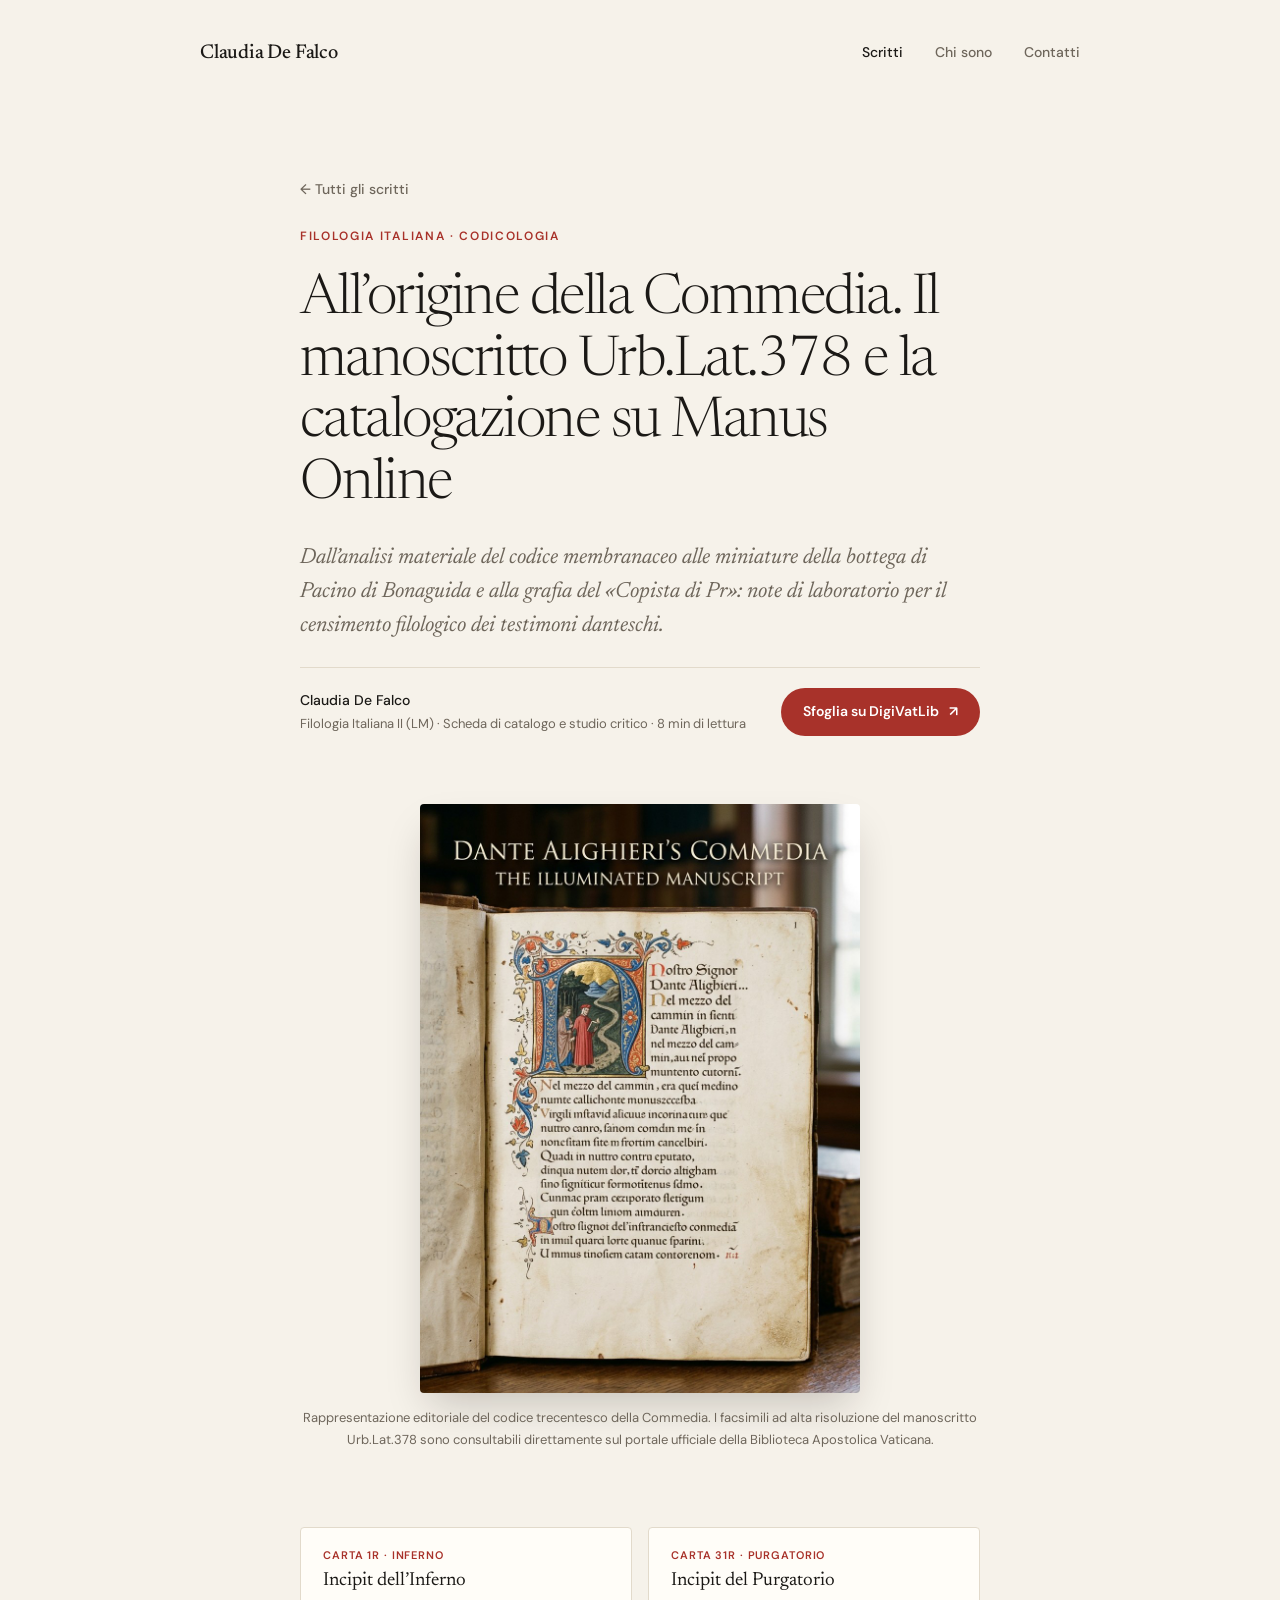
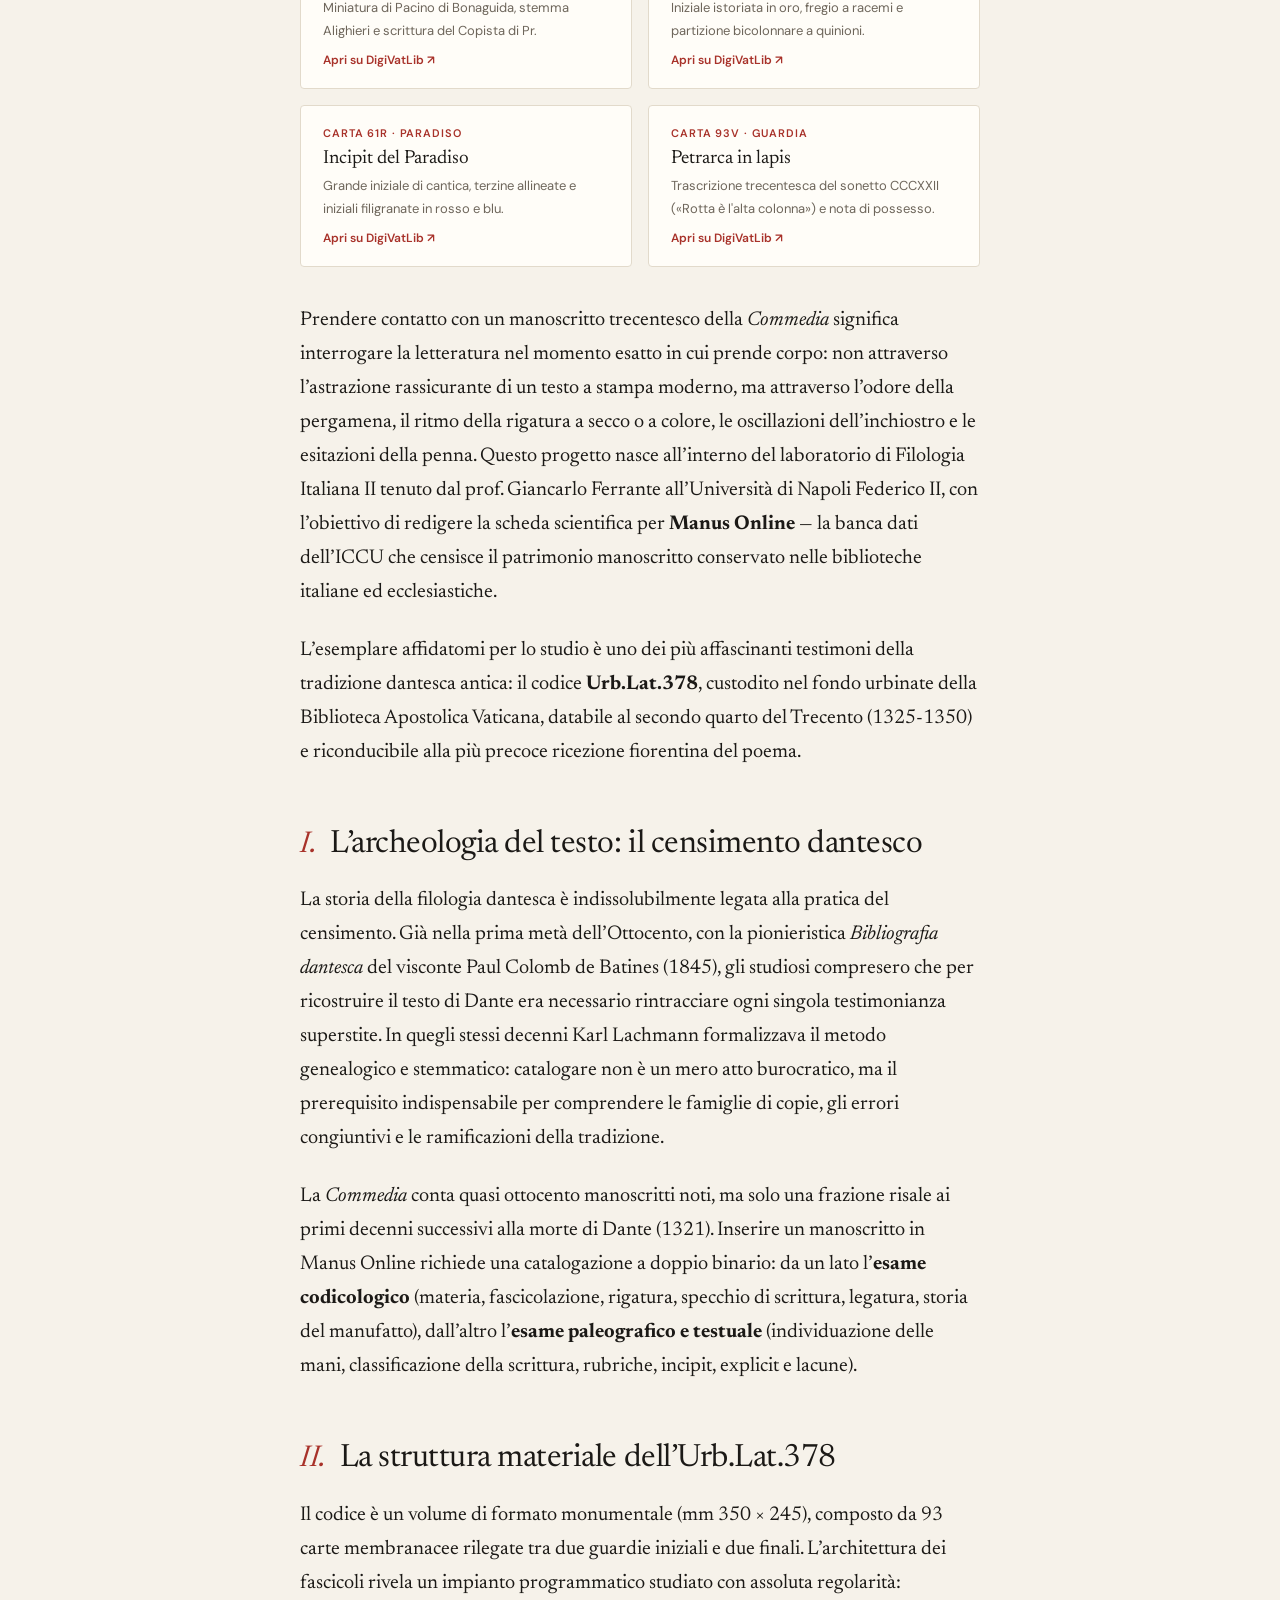
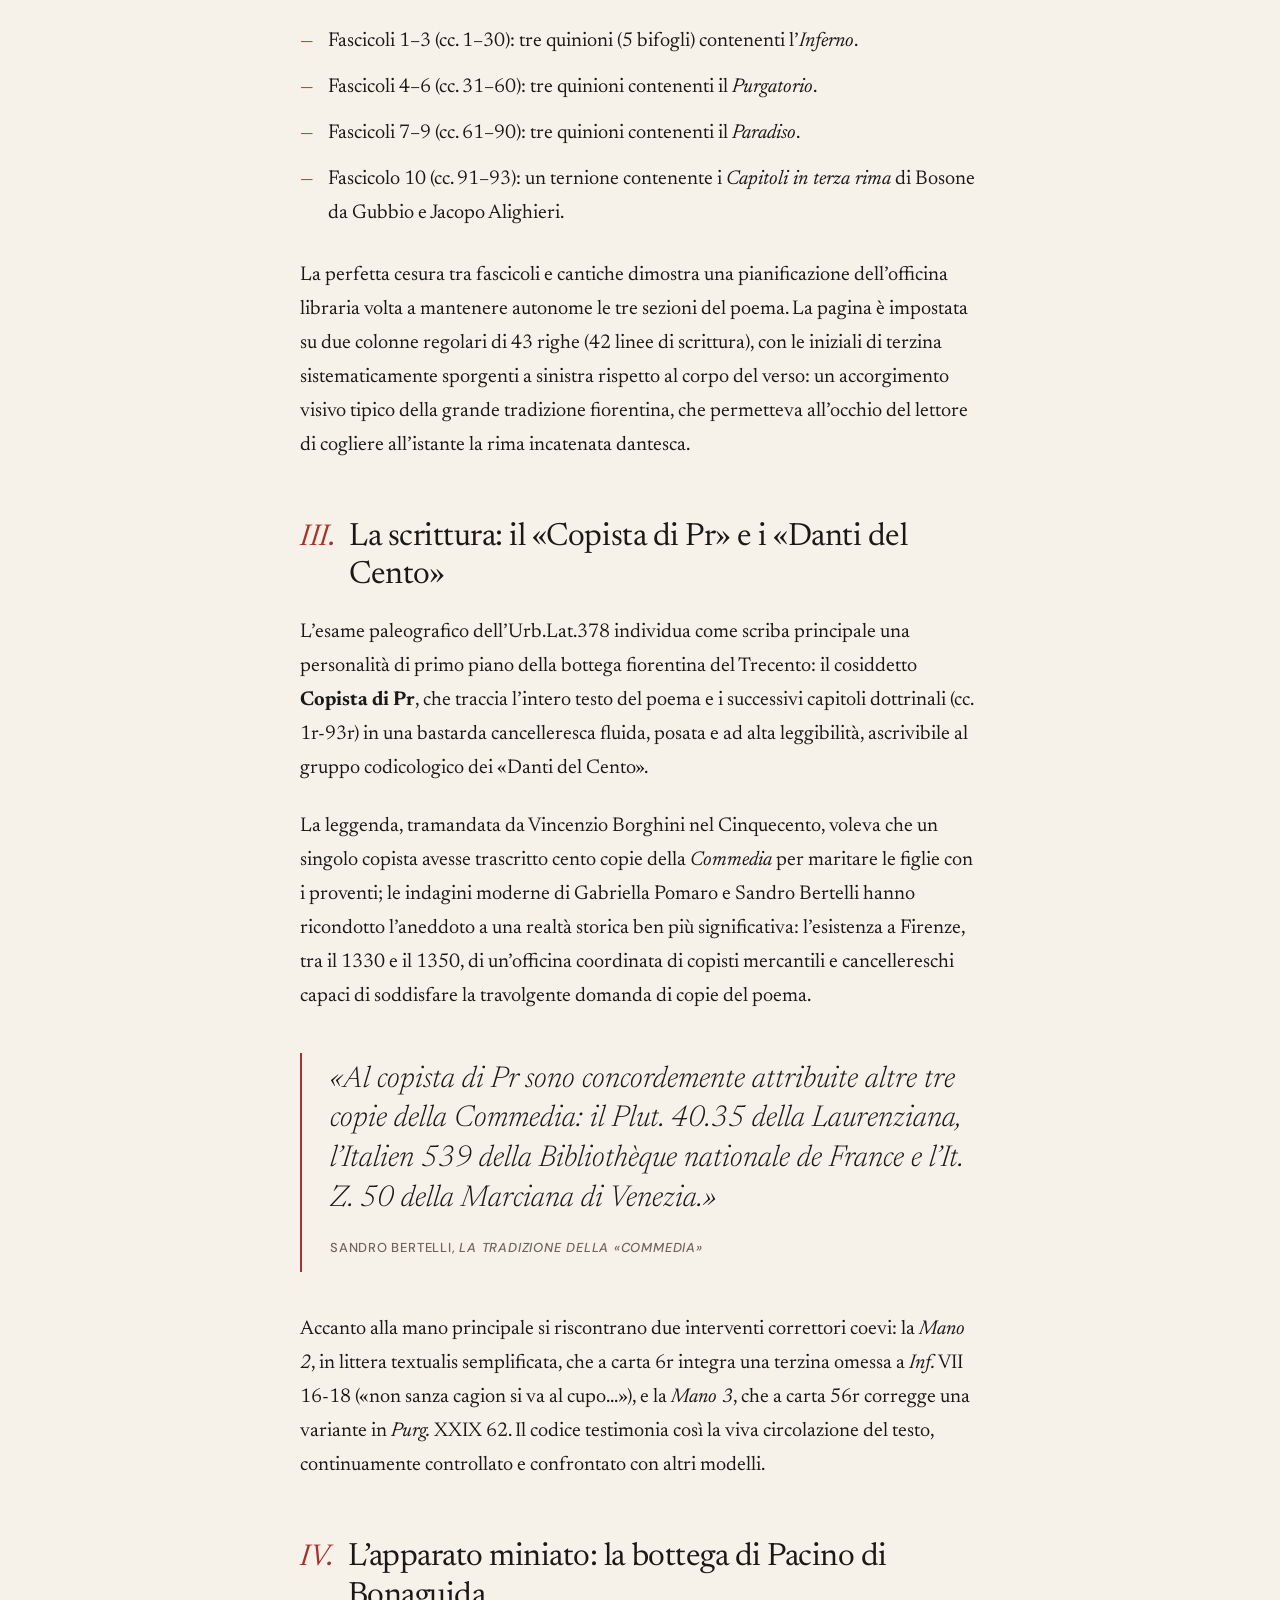
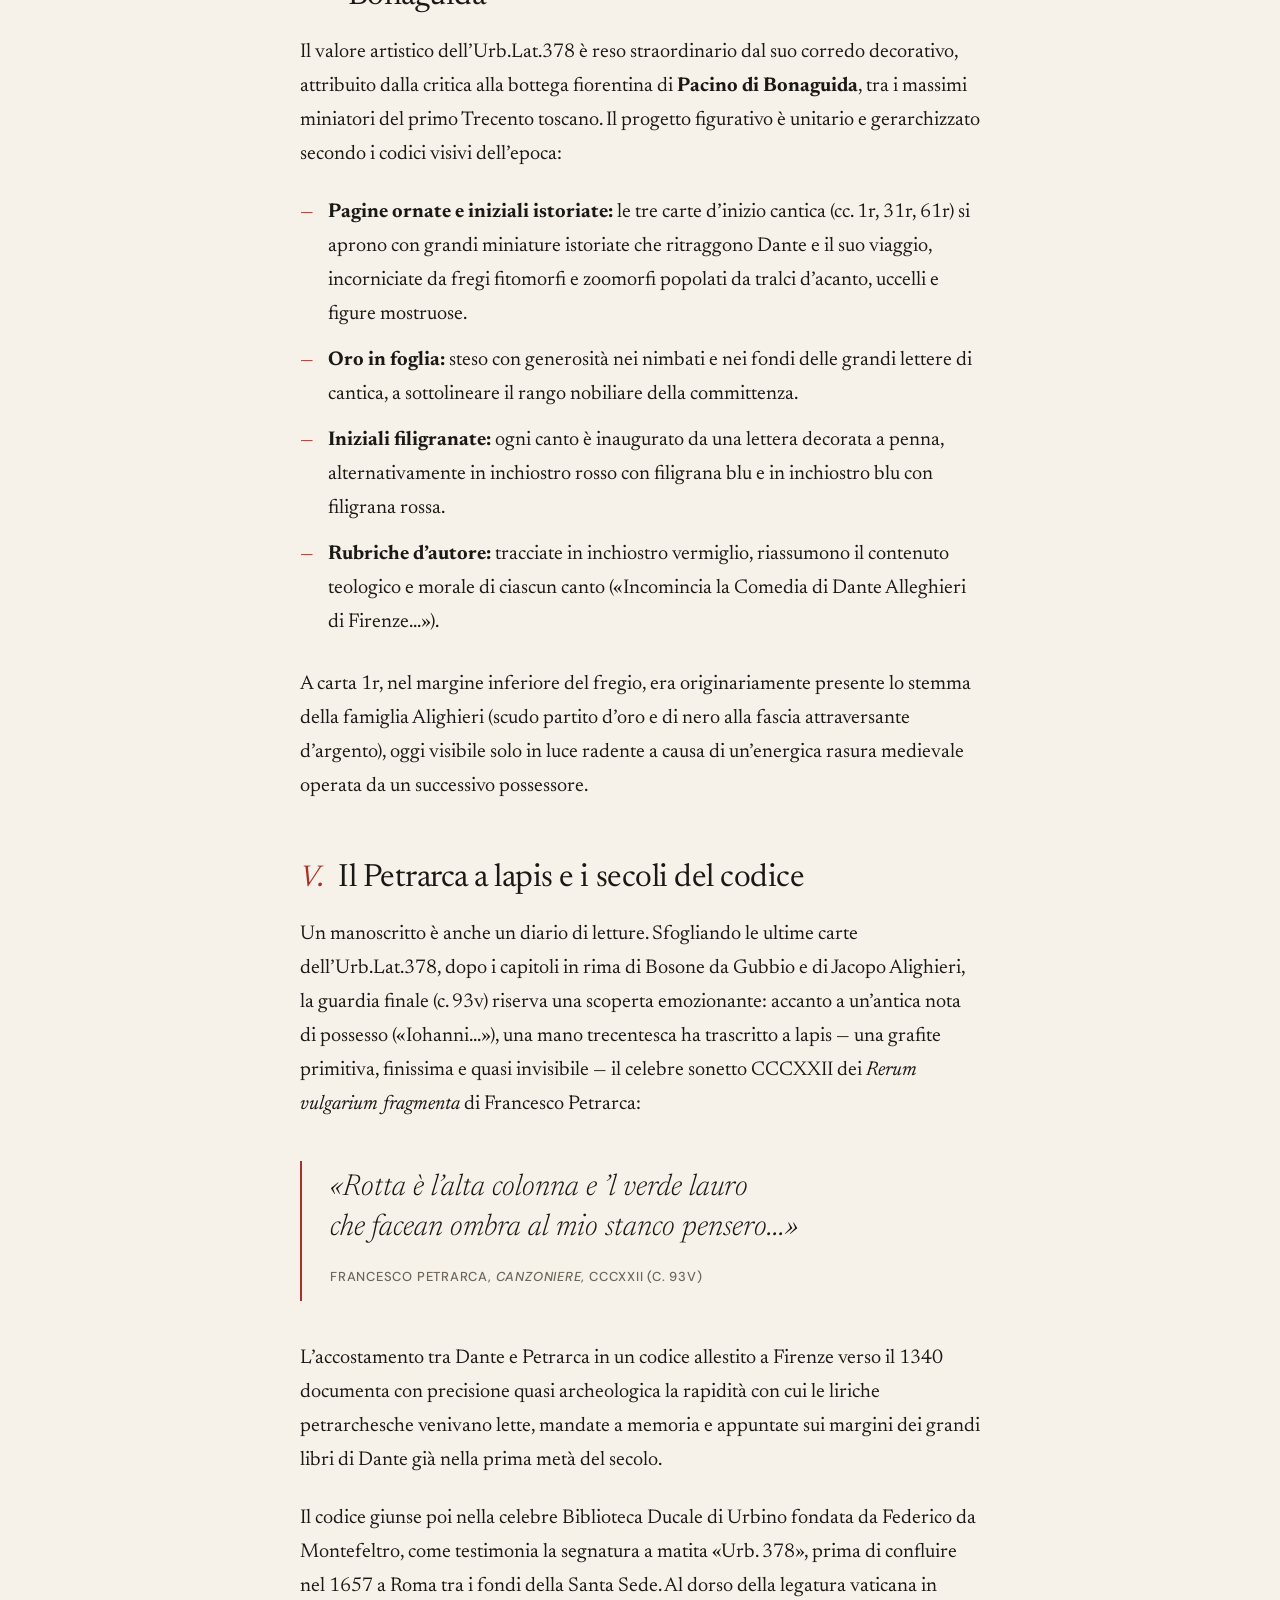
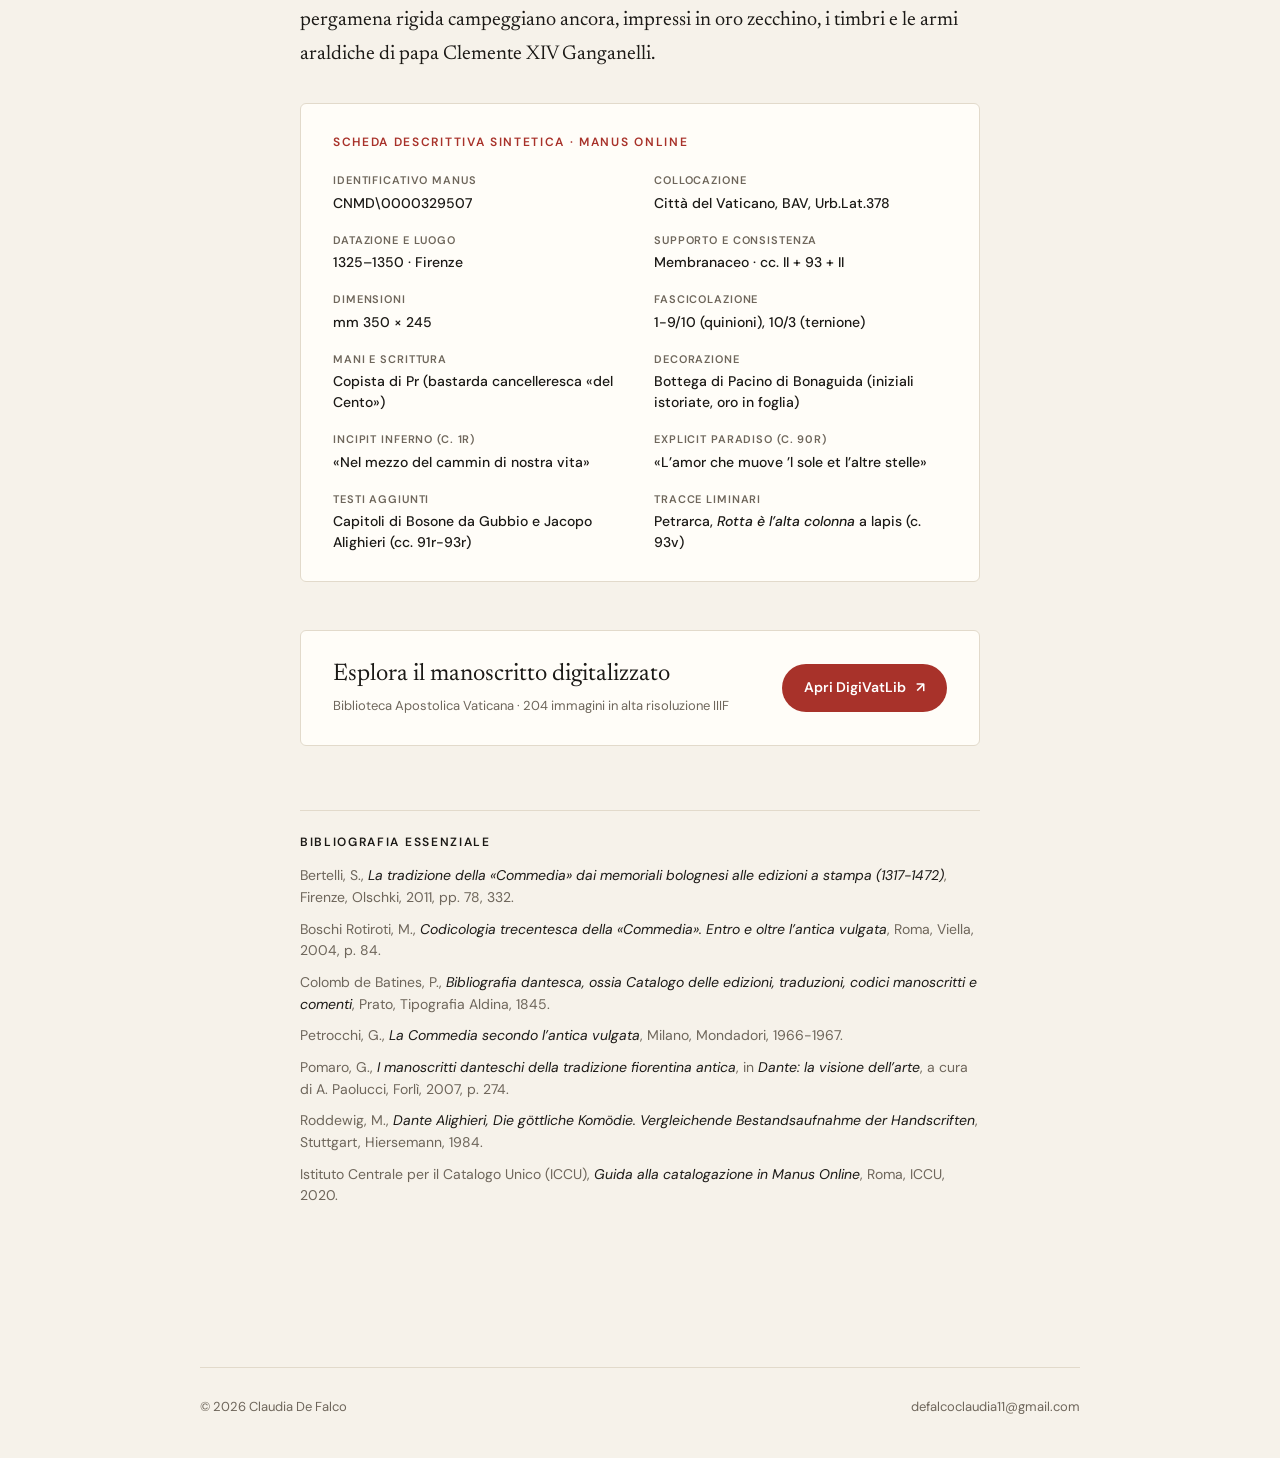
==== articoli/manoscritti-dante-manus/index.html @ a49ca027 "Aggiunta articoli Manus e Seminario Debenedetti, rifinitura home e configurazione identita" ====
<!doctype html>
<html lang="it">
<head>
  <meta charset="utf-8">
  <meta name="viewport" content="width=device-width, initial-scale=1">
  <title>All’origine della Commedia. Il manoscritto Urb.Lat.378 su Manus Online · Claudia De Falco</title>
  <meta name="description" content="Studio codicologico e paleografico del manoscritto Urb.Lat.378 della Biblioteca Apostolica Vaticana: bottega di Pacino di Bonaguida e catalogazione Manus Online.">
  <meta name="author" content="Claudia De Falco">
  <meta property="og:type" content="article">
  <meta property="og:title" content="All’origine della Commedia. Il manoscritto Urb.Lat.378 su Manus Online">
  <meta property="og:description" content="Studio codicologico, paleografico e artistico del manoscritto trecentesco Urb.Lat.378 della Biblioteca Apostolica Vaticana.">
  <meta property="og:image" content="img/cover.jpg">
  <meta name="theme-color" content="#F6F2EA">
  <link rel="icon" href="../../assets/favicon.svg" type="image/svg+xml">
  <link rel="preconnect" href="https://fonts.googleapis.com">
  <link rel="preconnect" href="https://fonts.gstatic.com" crossorigin>
  <link href="https://fonts.googleapis.com/css2?family=DM+Sans:wght@400;500;600&family=Newsreader:ital,opsz,wght@0,6..72,300;0,6..72,400;0,6..72,500;1,6..72,300;1,6..72,400&display=swap" rel="stylesheet">
  <link rel="stylesheet" href="../../assets/style.css">
</head>
<body>
  <header class="wrap site-header">
    <a class="brand" href="../../">Claudia De Falco</a>
    <nav class="nav" aria-label="Principale">
      <a href="../../#scritti" aria-current="page">Scritti</a>
      <a href="../../#chi-sono">Chi sono</a>
      <a href="../../#contatti">Contatti</a>
    </nav>
  </header>

  <main>
    <article>
      <header class="col intro">
        <a class="back" href="../../#scritti">← Tutti gli scritti</a>
        <p class="eyebrow">Filologia italiana · Codicologia</p>
        <h1>All’origine della Commedia. Il manoscritto Urb.Lat.378 e la catalogazione su Manus Online</h1>
        <p class="standfirst">Dall’analisi materiale del codice membranaceo alle miniature della bottega di Pacino di Bonaguida e alla grafia del «Copista di Pr»: note di laboratorio per il censimento filologico dei testimoni danteschi.</p>
        <div class="byline">
          <div>
            <div class="who">Claudia De Falco</div>
            <div class="info">Filologia Italiana II (LM) · Scheda di catalogo e studio critico · 8 min di lettura</div>
          </div>
          <a class="btn" href="https://digi.vatlib.it/mss/detail/Urb.lat.378" target="_blank" rel="noopener">Sfoglia su DigiVatLib <span aria-hidden="true">↗</span></a>
        </div>
      </header>

      <figure class="col visual-hero">
        <div class="visual-wrap">
          <img src="img/cover.jpg" width="896" height="1200" alt="Illustrazione editoriale del codice trecentesco della Commedia di Dante">
        </div>
        <figcaption>Rappresentazione editoriale del codice trecentesco della Commedia. I facsimili ad alta risoluzione del manoscritto Urb.Lat.378 sono consultabili direttamente sul portale ufficiale della Biblioteca Apostolica Vaticana.</figcaption>
      </figure>

      <div class="col">
        <div class="folio-strip">
          <a class="folio-card" href="https://digi.vatlib.it/view/MSS_Urb.lat.378" target="_blank" rel="noopener">
            <span class="tag">Carta 1r · Inferno</span>
            <p class="name">Incipit dell’Inferno</p>
            <p class="desc">Miniatura di Pacino di Bonaguida, stemma Alighieri e scrittura del Copista di Pr.</p>
            <span class="ext">Apri su DigiVatLib ↗</span>
          </a>
          <a class="folio-card" href="https://digi.vatlib.it/view/MSS_Urb.lat.378" target="_blank" rel="noopener">
            <span class="tag">Carta 31r · Purgatorio</span>
            <p class="name">Incipit del Purgatorio</p>
            <p class="desc">Iniziale istoriata in oro, fregio a racemi e partizione bicolonnare a quinioni.</p>
            <span class="ext">Apri su DigiVatLib ↗</span>
          </a>
          <a class="folio-card" href="https://digi.vatlib.it/view/MSS_Urb.lat.378" target="_blank" rel="noopener">
            <span class="tag">Carta 61r · Paradiso</span>
            <p class="name">Incipit del Paradiso</p>
            <p class="desc">Grande iniziale di cantica, terzine allineate e iniziali filigranate in rosso e blu.</p>
            <span class="ext">Apri su DigiVatLib ↗</span>
          </a>
          <a class="folio-card" href="https://digi.vatlib.it/view/MSS_Urb.lat.378" target="_blank" rel="noopener">
            <span class="tag">Carta 93v · Guardia</span>
            <p class="name">Petrarca in lapis</p>
            <p class="desc">Trascrizione trecentesca del sonetto CCCXXII («Rotta è l'alta colonna») e nota di possesso.</p>
            <span class="ext">Apri su DigiVatLib ↗</span>
          </a>
        </div>
      </div>

      <div class="col prose">
        <p>Prendere contatto con un manoscritto trecentesco della <em>Commedia</em> significa interrogare la letteratura nel momento esatto in cui prende corpo: non attraverso l’astrazione rassicurante di un testo a stampa moderno, ma attraverso l’odore della pergamena, il ritmo della rigatura a secco o a colore, le oscillazioni dell’inchiostro e le esitazioni della penna. Questo progetto nasce all’interno del laboratorio di Filologia Italiana II tenuto dal prof. Giancarlo Ferrante all’Università di Napoli Federico II, con l’obiettivo di redigere la scheda scientifica per <strong>Manus Online</strong> — la banca dati dell’ICCU che censisce il patrimonio manoscritto conservato nelle biblioteche italiane ed ecclesiastiche.</p>
        <p>L’esemplare affidatomi per lo studio è uno dei più affascinanti testimoni della tradizione dantesca antica: il codice <strong>Urb.Lat.378</strong>, custodito nel fondo urbinate della Biblioteca Apostolica Vaticana, databile al secondo quarto del Trecento (1325-1350) e riconducibile alla più precoce ricezione fiorentina del poema.</p>

        <h2><span class="num">I.</span> L’archeologia del testo: il censimento dantesco</h2>
        <p>La storia della filologia dantesca è indissolubilmente legata alla pratica del censimento. Già nella prima metà dell’Ottocento, con la pionieristica <em>Bibliografia dantesca</em> del visconte Paul Colomb de Batines (1845), gli studiosi compresero che per ricostruire il testo di Dante era necessario rintracciare ogni singola testimonianza superstite. In quegli stessi decenni Karl Lachmann formalizzava il metodo genealogico e stemmatico: catalogare non è un mero atto burocratico, ma il prerequisito indispensabile per comprendere le famiglie di copie, gli errori congiuntivi e le ramificazioni della tradizione.</p>
        <p>La <em>Commedia</em> conta quasi ottocento manoscritti noti, ma solo una frazione risale ai primi decenni successivi alla morte di Dante (1321). Inserire un manoscritto in Manus Online richiede una catalogazione a doppio binario: da un lato l’<strong>esame codicologico</strong> (materia, fascicolazione, rigatura, specchio di scrittura, legatura, storia del manufatto), dall’altro l’<strong>esame paleografico e testuale</strong> (individuazione delle mani, classificazione della scrittura, rubriche, incipit, explicit e lacune).</p>

        <h2><span class="num">II.</span> La struttura materiale dell’Urb.Lat.378</h2>
        <p>Il codice è un volume di formato monumentale (mm 350 × 245), composto da 93 carte membranacee rilegate tra due guardie iniziali e due finali. L’architettura dei fascicoli rivela un impianto programmatico studiato con assoluta regolarità:</p>
        <ul class="keypoints">
          <li>Fascicoli 1–3 (cc. 1–30): tre quinioni (5 bifogli) contenenti l’<em>Inferno</em>.</li>
          <li>Fascicoli 4–6 (cc. 31–60): tre quinioni contenenti il <em>Purgatorio</em>.</li>
          <li>Fascicoli 7–9 (cc. 61–90): tre quinioni contenenti il <em>Paradiso</em>.</li>
          <li>Fascicolo 10 (cc. 91–93): un ternione contenente i <em>Capitoli in terza rima</em> di Bosone da Gubbio e Jacopo Alighieri.</li>
        </ul>
        <p>La perfetta cesura tra fascicoli e cantiche dimostra una pianificazione dell’officina libraria volta a mantenere autonome le tre sezioni del poema. La pagina è impostata su due colonne regolari di 43 righe (42 linee di scrittura), con le iniziali di terzina sistematicamente sporgenti a sinistra rispetto al corpo del verso: un accorgimento visivo tipico della grande tradizione fiorentina, che permetteva all’occhio del lettore di cogliere all’istante la rima incatenata dantesca.</p>

        <h2><span class="num">III.</span> La scrittura: il «Copista di Pr» e i «Danti del Cento»</h2>
        <p>L’esame paleografico dell’Urb.Lat.378 individua come scriba principale una personalità di primo piano della bottega fiorentina del Trecento: il cosiddetto <strong>Copista di Pr</strong>, che traccia l’intero testo del poema e i successivi capitoli dottrinali (cc. 1r-93r) in una bastarda cancelleresca fluida, posata e ad alta leggibilità, ascrivibile al gruppo codicologico dei «Danti del Cento».</p>
        <p>La leggenda, tramandata da Vincenzio Borghini nel Cinquecento, voleva che un singolo copista avesse trascritto cento copie della <em>Commedia</em> per maritare le figlie con i proventi; le indagini moderne di Gabriella Pomaro e Sandro Bertelli hanno ricondotto l’aneddoto a una realtà storica ben più significativa: l’esistenza a Firenze, tra il 1330 e il 1350, di un’officina coordinata di copisti mercantili e cancellereschi capaci di soddisfare la travolgente domanda di copie del poema.</p>
        <blockquote>
          <p>«Al copista di Pr sono concordemente attribuite altre tre copie della Commedia: il Plut. 40.35 della Laurenziana, l’Italien 539 della Bibliothèque nationale de France e l’It. Z. 50 della Marciana di Venezia.»</p>
          <cite>Sandro Bertelli, <i>La tradizione della «Commedia»</i></cite>
        </blockquote>
        <p>Accanto alla mano principale si riscontrano due interventi correttori coevi: la <em>Mano 2</em>, in littera textualis semplificata, che a carta 6r integra una terzina omessa a <em>Inf.</em> VII 16-18 («non sanza cagion si va al cupo...»), e la <em>Mano 3</em>, che a carta 56r corregge una variante in <em>Purg.</em> XXIX 62. Il codice testimonia così la viva circolazione del testo, continuamente controllato e confrontato con altri modelli.</p>

        <h2><span class="num">IV.</span> L’apparato miniato: la bottega di Pacino di Bonaguida</h2>
        <p>Il valore artistico dell’Urb.Lat.378 è reso straordinario dal suo corredo decorativo, attribuito dalla critica alla bottega fiorentina di <strong>Pacino di Bonaguida</strong>, tra i massimi miniatori del primo Trecento toscano. Il progetto figurativo è unitario e gerarchizzato secondo i codici visivi dell’epoca:</p>
        <ul class="keypoints">
          <li><strong>Pagine ornate e iniziali istoriate:</strong> le tre carte d’inizio cantica (cc. 1r, 31r, 61r) si aprono con grandi miniature istoriate che ritraggono Dante e il suo viaggio, incorniciate da fregi fitomorfi e zoomorfi popolati da tralci d’acanto, uccelli e figure mostruose.</li>
          <li><strong>Oro in foglia:</strong> steso con generosità nei nimbati e nei fondi delle grandi lettere di cantica, a sottolineare il rango nobiliare della committenza.</li>
          <li><strong>Iniziali filigranate:</strong> ogni canto è inaugurato da una lettera decorata a penna, alternativamente in inchiostro rosso con filigrana blu e in inchiostro blu con filigrana rossa.</li>
          <li><strong>Rubriche d’autore:</strong> tracciate in inchiostro vermiglio, riassumono il contenuto teologico e morale di ciascun canto («Incomincia la Comedia di Dante Alleghieri di Firenze...»).</li>
        </ul>
        <p>A carta 1r, nel margine inferiore del fregio, era originariamente presente lo stemma della famiglia Alighieri (scudo partito d’oro e di nero alla fascia attraversante d’argento), oggi visibile solo in luce radente a causa di un’energica rasura medievale operata da un successivo possessore.</p>

        <h2><span class="num">V.</span> Il Petrarca a lapis e i secoli del codice</h2>
        <p>Un manoscritto è anche un diario di letture. Sfogliando le ultime carte dell’Urb.Lat.378, dopo i capitoli in rima di Bosone da Gubbio e di Jacopo Alighieri, la guardia finale (c. 93v) riserva una scoperta emozionante: accanto a un’antica nota di possesso («Iohanni...»), una mano trecentesca ha trascritto a lapis — una grafite primitiva, finissima e quasi invisibile — il celebre sonetto CCCXXII dei <em>Rerum vulgarium fragmenta</em> di Francesco Petrarca:</p>
        <blockquote>
          <p>«Rotta è l’alta colonna e ’l verde lauro<br>che facean ombra al mio stanco pensero...»</p>
          <cite>Francesco Petrarca, <i>Canzoniere</i>, CCCXXII (c. 93v)</cite>
        </blockquote>
        <p>L’accostamento tra Dante e Petrarca in un codice allestito a Firenze verso il 1340 documenta con precisione quasi archeologica la rapidità con cui le liriche petrarchesche venivano lette, mandate a memoria e appuntate sui margini dei grandi libri di Dante già nella prima metà del secolo.</p>
        <p>Il codice giunse poi nella celebre Biblioteca Ducale di Urbino fondata da Federico da Montefeltro, come testimonia la segnatura a matita «Urb. 378», prima di confluire nel 1657 a Roma tra i fondi della Santa Sede. Al dorso della legatura vaticana in pergamena rigida campeggiano ancora, impressi in oro zecchino, i timbri e le armi araldiche di papa Clemente XIV Ganganelli.</p>

        <!-- Scheda catalografica Manus -->
        <div class="spec-box">
          <p class="label">Scheda descrittiva sintetica · Manus Online</p>
          <div class="spec-grid">
            <div class="spec-item">
              <span class="dt">Identificativo Manus</span>
              <span class="dd">CNMD\0000329507</span>
            </div>
            <div class="spec-item">
              <span class="dt">Collocazione</span>
              <span class="dd">Città del Vaticano, BAV, Urb.Lat.378</span>
            </div>
            <div class="spec-item">
              <span class="dt">Datazione e Luogo</span>
              <span class="dd">1325–1350 · Firenze</span>
            </div>
            <div class="spec-item">
              <span class="dt">Supporto e Consistenza</span>
              <span class="dd">Membranaceo · cc. II + 93 + II</span>
            </div>
            <div class="spec-item">
              <span class="dt">Dimensioni</span>
              <span class="dd">mm 350 × 245</span>
            </div>
            <div class="spec-item">
              <span class="dt">Fascicolazione</span>
              <span class="dd">1-9/10 (quinioni), 10/3 (ternione)</span>
            </div>
            <div class="spec-item">
              <span class="dt">Mani e Scrittura</span>
              <span class="dd">Copista di Pr (bastarda cancelleresca «del Cento»)</span>
            </div>
            <div class="spec-item">
              <span class="dt">Decorazione</span>
              <span class="dd">Bottega di Pacino di Bonaguida (iniziali istoriate, oro in foglia)</span>
            </div>
            <div class="spec-item">
              <span class="dt">Incipit Inferno (c. 1r)</span>
              <span class="dd">«Nel mezzo del cammin di nostra vita»</span>
            </div>
            <div class="spec-item">
              <span class="dt">Explicit Paradiso (c. 90r)</span>
              <span class="dd">«L’amor che muove ’l sole et l’altre stelle»</span>
            </div>
            <div class="spec-item">
              <span class="dt">Testi aggiunti</span>
              <span class="dd">Capitoli di Bosone da Gubbio e Jacopo Alighieri (cc. 91r-93r)</span>
            </div>
            <div class="spec-item">
              <span class="dt">Tracce liminari</span>
              <span class="dd">Petrarca, <i>Rotta è l’alta colonna</i> a lapis (c. 93v)</span>
            </div>
          </div>
        </div>

        <div class="download">
          <div>
            <p class="t">Esplora il manoscritto digitalizzato</p>
            <p class="s">Biblioteca Apostolica Vaticana · 204 immagini in alta risoluzione IIIF</p>
          </div>
          <a class="btn" href="https://digi.vatlib.it/view/MSS_Urb.lat.378" target="_blank" rel="noopener">Apri DigiVatLib <span aria-hidden="true">↗</span></a>
        </div>

        <section class="biblio" aria-labelledby="biblio-title">
          <h2 class="label" id="biblio-title">Bibliografia essenziale</h2>
          <ul>
            <li>Bertelli, S., <i>La tradizione della «Commedia» dai memoriali bolognesi alle edizioni a stampa (1317-1472)</i>, Firenze, Olschki, 2011, pp. 78, 332.</li>
            <li>Boschi Rotiroti, M., <i>Codicologia trecentesca della «Commedia». Entro e oltre l’antica vulgata</i>, Roma, Viella, 2004, p. 84.</li>
            <li>Colomb de Batines, P., <i>Bibliografia dantesca, ossia Catalogo delle edizioni, traduzioni, codici manoscritti e comenti</i>, Prato, Tipografia Aldina, 1845.</li>
            <li>Petrocchi, G., <i>La Commedia secondo l’antica vulgata</i>, Milano, Mondadori, 1966-1967.</li>
            <li>Pomaro, G., <i>I manoscritti danteschi della tradizione fiorentina antica</i>, in <i>Dante: la visione dell’arte</i>, a cura di A. Paolucci, Forlì, 2007, p. 274.</li>
            <li>Roddewig, M., <i>Dante Alighieri, Die göttliche Komödie. Vergleichende Bestandsaufnahme der Handscriften</i>, Stuttgart, Hiersemann, 1984.</li>
            <li>Istituto Centrale per il Catalogo Unico (ICCU), <i>Guida alla catalogazione in Manus Online</i>, Roma, ICCU, 2020.</li>
          </ul>
        </section>
      </div>
    </article>
  </main>

  <footer class="wrap site-footer">
    <span>© 2026 Claudia De Falco</span>
    <a href="mailto:defalcoclaudia11@gmail.com">defalcoclaudia11@gmail.com</a>
  </footer>
</body>
</html>
---- assets/style.css ----
:root {
  --bg: #F6F2EA;
  --surface: #FFFDF8;
  --band: #EDE6DA;
  --ink: #1B1916;
  --muted: #6E665B;
  --rule: #E2DACB;
  --accent: #A8322A;
  --accent-ink: #FFFFFF;
  --serif: "Newsreader", Georgia, "Times New Roman", serif;
  --sans: "DM Sans", system-ui, -apple-system, "Segoe UI", sans-serif;
  --wide: 880px;
  --col: 680px;
}

*, *::before, *::after { box-sizing: border-box; }
html { -webkit-text-size-adjust: 100%; }
body {
  margin: 0;
  background: var(--bg);
  color: var(--ink);
  font-family: var(--serif);
  font-size: 20px;
  line-height: 1.7;
  -webkit-font-smoothing: antialiased;
  text-rendering: optimizeLegibility;
}
img { max-width: 100%; display: block; }
a { color: inherit; }
::selection { background: rgba(168, 50, 42, .16); }

.wrap { width: min(var(--wide), 100% - 40px); margin-inline: auto; }
.col  { width: min(var(--col), 100% - 40px); margin-inline: auto; }

/* Header */
.site-header { display: flex; justify-content: space-between; align-items: center; padding: 36px 0; }
.brand { font-family: var(--serif); font-weight: 500; font-size: 20px; text-decoration: none; letter-spacing: -.01em; }
.nav { display: flex; gap: 32px; }
.nav a { font-family: var(--sans); font-weight: 500; font-size: 14px; color: var(--muted); text-decoration: none; transition: color .2s; }
.nav a:hover, .nav a[aria-current="page"] { color: var(--ink); }

/* Type helpers */
.eyebrow {
  font-family: var(--sans); font-weight: 600; font-size: 12px; letter-spacing: .14em;
  text-transform: uppercase; color: var(--accent); margin: 0;
}
.label {
  font-family: var(--sans); font-weight: 600; font-size: 12px; letter-spacing: .14em;
  text-transform: uppercase; margin: 0;
}
.muted { color: var(--muted); }

/* Home hero */
.hero { padding: 96px 0 112px; display: grid; gap: 28px; }
.hero h1 {
  font-weight: 300; font-size: clamp(42px, 6.4vw, 64px); line-height: 1.12;
  letter-spacing: -.024em; margin: 0;
}
.hero .lead { font-size: 21px; line-height: 1.62; color: var(--muted); max-width: 640px; margin: 0; }

/* Sections */
.section { padding-bottom: 96px; }
.section-head { display: flex; justify-content: space-between; align-items: baseline; padding-bottom: 16px; border-bottom: 1px solid var(--rule); margin-bottom: 32px; }
.section-head .count { font-family: var(--sans); font-size: 12px; color: var(--muted); letter-spacing: .08em; }

/* Article card */
.card { display: grid; grid-template-columns: 240px 1fr; gap: 48px; align-items: center; text-decoration: none; }
.card .cover {
  aspect-ratio: 240 / 379; border-radius: 2px; overflow: hidden;
  box-shadow: 0 18px 36px -8px rgba(26, 20, 13, .22);
  transition: transform .4s cubic-bezier(.2,.7,.2,1), box-shadow .4s;
}
.card .cover img { width: 100%; height: 100%; object-fit: cover; }
.card:hover .cover { transform: translateY(-4px) rotate(-.6deg); box-shadow: 0 26px 44px -10px rgba(26, 20, 13, .28); }
.card .body { display: grid; gap: 18px; }
.card h2 { font-weight: 400; font-size: clamp(30px, 3.6vw, 40px); line-height: 1.15; letter-spacing: -.02em; margin: 0; }
.card p { margin: 0; font-size: 19px; line-height: 1.58; color: var(--muted); }
.meta { font-family: var(--sans); font-size: 14px; color: var(--muted); display: flex; flex-wrap: wrap; gap: 8px 20px; }
.more { font-family: var(--sans); font-weight: 600; font-size: 15px; color: var(--accent); }
.more .arrow { display: inline-block; transition: transform .25s; }
.card:hover .more .arrow { transform: translateX(4px); }
.card + .card { margin-top: 64px; padding-top: 64px; border-top: 1px solid var(--rule); }

/* Codicological and metadata sheet */
.spec-box {
  background: var(--surface);
  border: 1px solid var(--rule);
  border-radius: 6px;
  padding: 28px 32px;
  margin: 32px 0 48px;
}
.spec-box .label {
  color: var(--accent);
  margin-bottom: 20px;
}
.spec-grid {
  display: grid;
  grid-template-columns: repeat(auto-fit, minmax(260px, 1fr));
  gap: 18px 28px;
  font-family: var(--sans);
  font-size: 14px;
  line-height: 1.5;
}
.spec-item {
  display: flex;
  flex-direction: column;
  gap: 4px;
}
.spec-item .dt {
  color: var(--muted);
  font-size: 11px;
  text-transform: uppercase;
  letter-spacing: .08em;
  font-weight: 600;
}
.spec-item .dd {
  color: var(--ink);
  font-weight: 500;
  margin: 0;
}

/* About */
.about { display: grid; grid-template-columns: 1fr 240px; gap: 64px; }
.about p { margin: 0; font-size: 19px; line-height: 1.63; }
.contact { display: grid; gap: 10px; align-content: start; }
.contact .label { color: var(--muted); }
.contact a { font-style: italic; color: var(--accent); text-decoration: none; font-size: 19px; overflow-wrap: anywhere; }
.contact a:hover { text-decoration: underline; text-underline-offset: 3px; }

/* Footer */
.site-footer {
  display: flex; justify-content: space-between; gap: 16px; flex-wrap: wrap;
  border-top: 1px solid var(--rule); padding: 28px 0 40px;
  font-family: var(--sans); font-size: 13px; color: var(--muted);
}
.site-footer a { text-decoration: none; }
.site-footer a:hover { color: var(--ink); }

/* Article page */
.intro { padding: 72px 0 48px; display: grid; gap: 24px; }
.back { font-family: var(--sans); font-weight: 500; font-size: 14px; color: var(--muted); text-decoration: none; width: fit-content; }
.back:hover { color: var(--ink); }
.intro h1 { font-weight: 300; font-size: clamp(38px, 5.6vw, 56px); line-height: 1.1; letter-spacing: -.027em; margin: 0; }
.standfirst { font-style: italic; font-size: 22px; line-height: 1.55; color: var(--muted); margin: 0; }
.byline {
  display: flex; justify-content: space-between; align-items: center; gap: 16px; flex-wrap: wrap;
  border-top: 1px solid var(--rule); padding-top: 20px; font-family: var(--sans);
}
.byline .who { font-weight: 500; font-size: 14px; }
.byline .info { font-size: 13px; color: var(--muted); }

.btn {
  display: inline-flex; align-items: center; gap: 10px;
  background: var(--accent); color: var(--accent-ink); text-decoration: none;
  font-family: var(--sans); font-weight: 600; font-size: 14px;
  padding: 12px 22px; border-radius: 999px; transition: background .2s, transform .2s;
}
.btn:hover { background: #8E2921; transform: translateY(-1px); }
.btn:focus-visible, a:focus-visible { outline: 2px solid var(--accent); outline-offset: 3px; }

.pages { padding-bottom: 56px; }
.pages .band {
  background: var(--band); border-radius: 4px; padding: 44px 32px;
  display: grid; grid-template-columns: repeat(4, 1fr); gap: 28px;
}
.pages .band a { display: block; border-radius: 2px; overflow: hidden; box-shadow: 0 16px 32px -6px rgba(26, 20, 13, .2); transition: transform .35s cubic-bezier(.2,.7,.2,1); }
.pages .band a:hover { transform: translateY(-4px); }
.pages .band img { width: 100%; aspect-ratio: 696 / 1100; object-fit: cover; }
.pages figcaption { font-family: var(--sans); font-size: 13px; color: var(--muted); margin-top: 12px; }

/* Visual hero & Folio navigation cards */
.visual-hero { padding-bottom: 48px; }
.visual-wrap {
  max-width: 440px; margin: 0 auto; border-radius: 4px; overflow: hidden;
  box-shadow: 0 20px 40px -10px rgba(26, 20, 13, .22);
}
.visual-wrap img { width: 100%; height: auto; display: block; }
.visual-hero figcaption { font-family: var(--sans); font-size: 13px; color: var(--muted); margin-top: 14px; text-align: center; }

.folio-strip {
  display: grid; grid-template-columns: repeat(2, 1fr); gap: 16px; margin: 28px 0 36px;
}
.folio-card {
  background: var(--surface); border: 1px solid var(--rule); border-radius: 4px;
  padding: 18px 22px; text-decoration: none; display: flex; flex-direction: column; gap: 4px;
  transition: transform .2s, border-color .2s;
}
.folio-card:hover { transform: translateY(-2px); border-color: var(--accent); }
.folio-card .tag { font-family: var(--sans); font-size: 11px; font-weight: 600; text-transform: uppercase; letter-spacing: .08em; color: var(--accent); }
.folio-card .name { font-family: var(--serif); font-size: 19px; line-height: 1.3; color: var(--ink); margin: 0; }
.folio-card .desc { font-family: var(--sans); font-size: 13px; color: var(--muted); margin: 0; }
.folio-card .ext { font-family: var(--sans); font-size: 12px; color: var(--accent); font-weight: 600; margin-top: 4px; }

.prose { padding-bottom: 64px; }
.prose p { margin: 0 0 24px; }
.prose h2 {
  font-weight: 400; font-size: 32px; line-height: 1.2; letter-spacing: -.015em;
  margin: 56px 0 20px; display: flex; gap: 14px; align-items: baseline;
}
.prose h2 .num { font-style: italic; color: var(--accent); font-size: 30px; }
.prose em { font-style: italic; }
.prose blockquote {
  margin: 40px 0; padding: 8px 0 8px 28px; border-left: 2px solid var(--accent);
}
.prose blockquote p { font-weight: 300; font-style: italic; font-size: 30px; line-height: 1.33; margin: 0 0 10px; }
.prose blockquote cite {
  font-style: normal; font-family: var(--sans); font-weight: 500; font-size: 13px;
  letter-spacing: .06em; text-transform: uppercase; color: var(--muted);
}
.prose .note { font-family: var(--sans); font-size: 15px; line-height: 1.6; color: var(--muted); }

.keypoints { list-style: none; padding: 0; margin: 0 0 28px; display: grid; gap: 12px; }
.keypoints li { padding-left: 28px; position: relative; }
.keypoints li::before { content: "—"; position: absolute; left: 0; color: var(--accent); }

.download {
  display: flex; justify-content: space-between; align-items: center; gap: 24px; flex-wrap: wrap;
  background: var(--surface); border: 1px solid var(--rule); border-radius: 6px;
  padding: 28px 32px; margin: 16px 0 64px;
}
.download .t { font-size: 24px; line-height: 1.3; margin: 0; }
.download .s { font-family: var(--sans); font-size: 13px; color: var(--muted); margin: 4px 0 0; }

.biblio { border-top: 1px solid var(--rule); padding-top: 24px; margin-bottom: 96px; }
.biblio ul { list-style: none; padding: 0; margin: 16px 0 0; display: grid; gap: 10px; }
.biblio li { font-family: var(--sans); font-size: 14px; line-height: 1.55; color: var(--muted); }
.biblio li i { color: var(--ink); }

/* Responsive */
@media (max-width: 760px) {
  body { font-size: 18px; }
  .site-header { padding: 24px 0; }
  .nav { gap: 18px; }
  .hero { padding: 56px 0 72px; }
  .hero .lead { font-size: 19px; }
  .card { grid-template-columns: 1fr; gap: 28px; }
  .card .cover { width: 62%; max-width: 240px; }
  .about { grid-template-columns: 1fr; gap: 32px; }
  .intro { padding: 40px 0 36px; }
  .standfirst { font-size: 20px; }
  .pages .band { grid-template-columns: repeat(2, 1fr); padding: 24px; gap: 18px; }
  .prose h2 { font-size: 27px; margin-top: 44px; }
  .prose blockquote p { font-size: 24px; }
  .download { padding: 24px; }
  .folio-strip { grid-template-columns: 1fr; }
}
@media (max-width: 420px) {
  .nav a:nth-child(1) { display: none; }
}
@media (prefers-reduced-motion: reduce) {
  * { transition: none !important; }
}

/* Specificity fixes */
.card .body .eyebrow { font-size: 12px; line-height: 1.4; color: var(--accent); }
.about .contact .label { font-size: 12px; line-height: 1.4; color: var(--muted); }
.pages .band img { height: auto; }
.prose .biblio h2 { font-family: var(--sans); font-weight: 600; font-size: 12px; letter-spacing: .14em; text-transform: uppercase; margin: 0; display: block; }
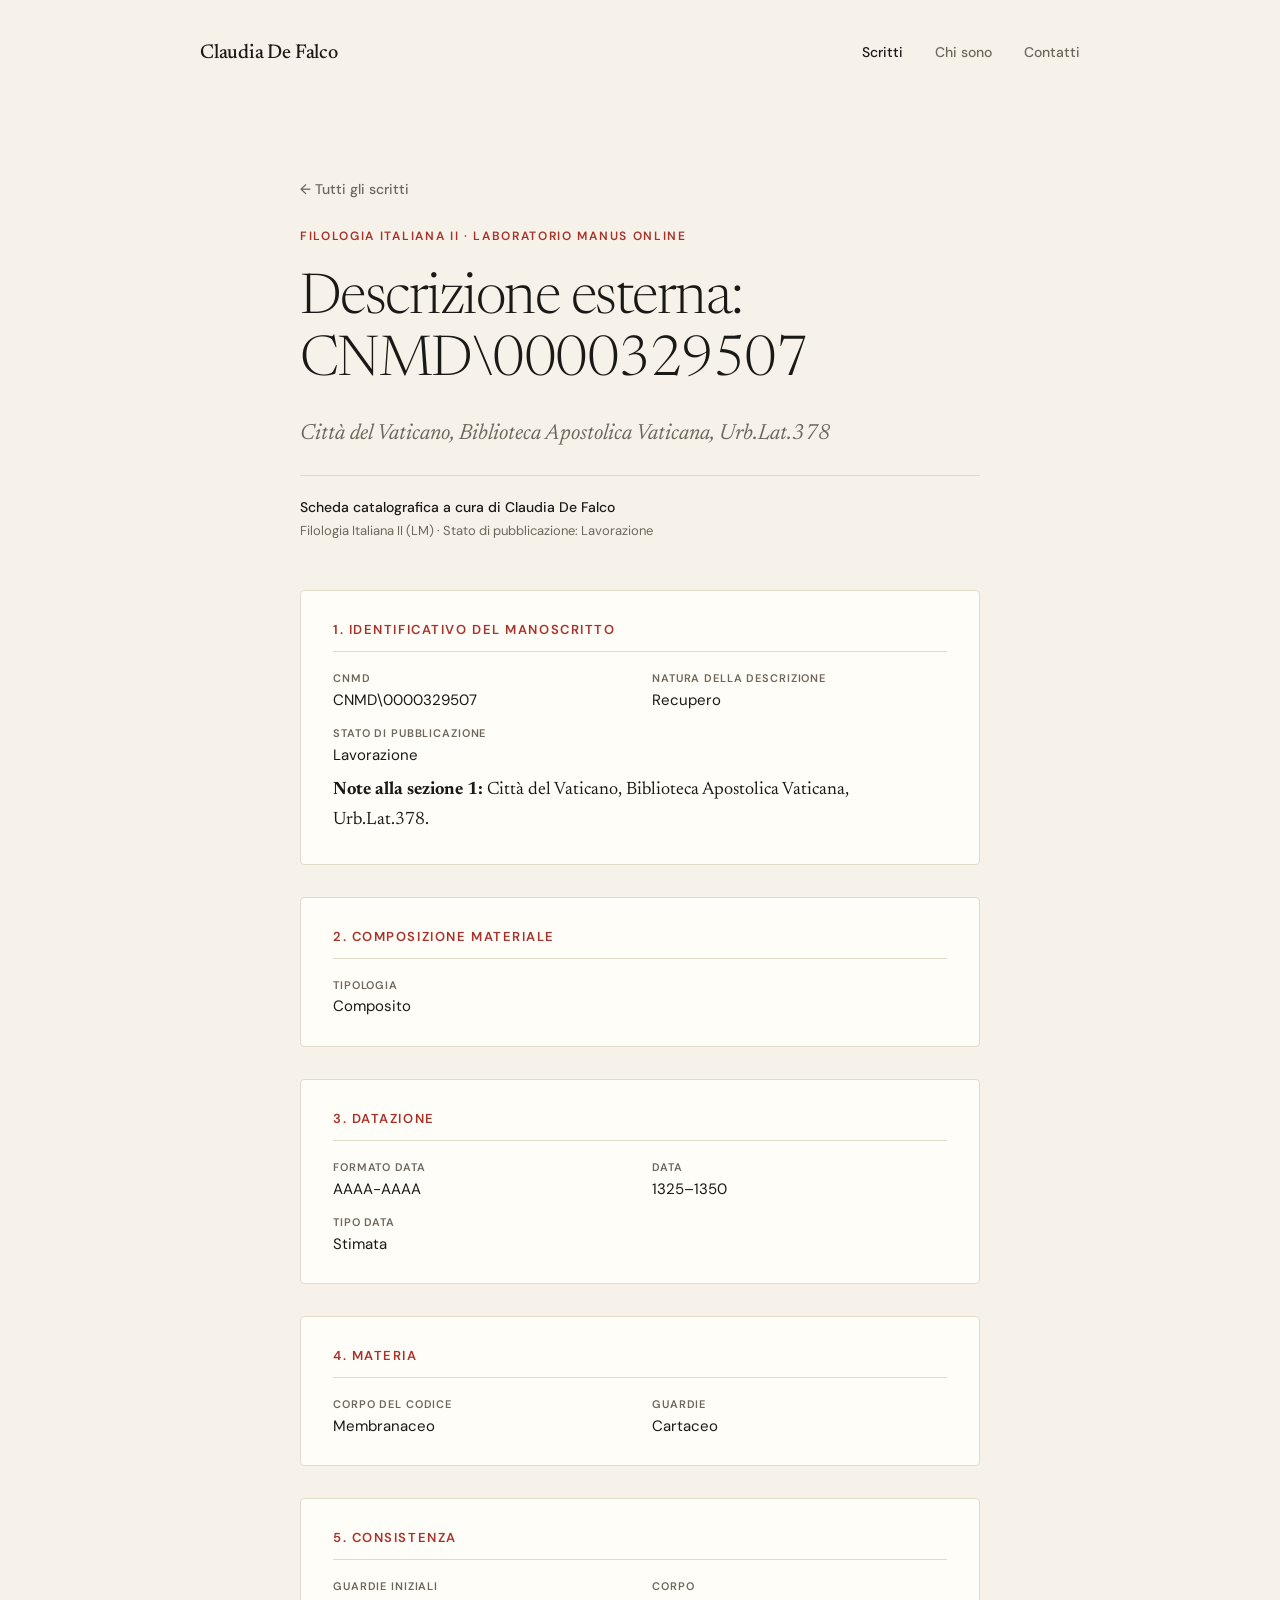
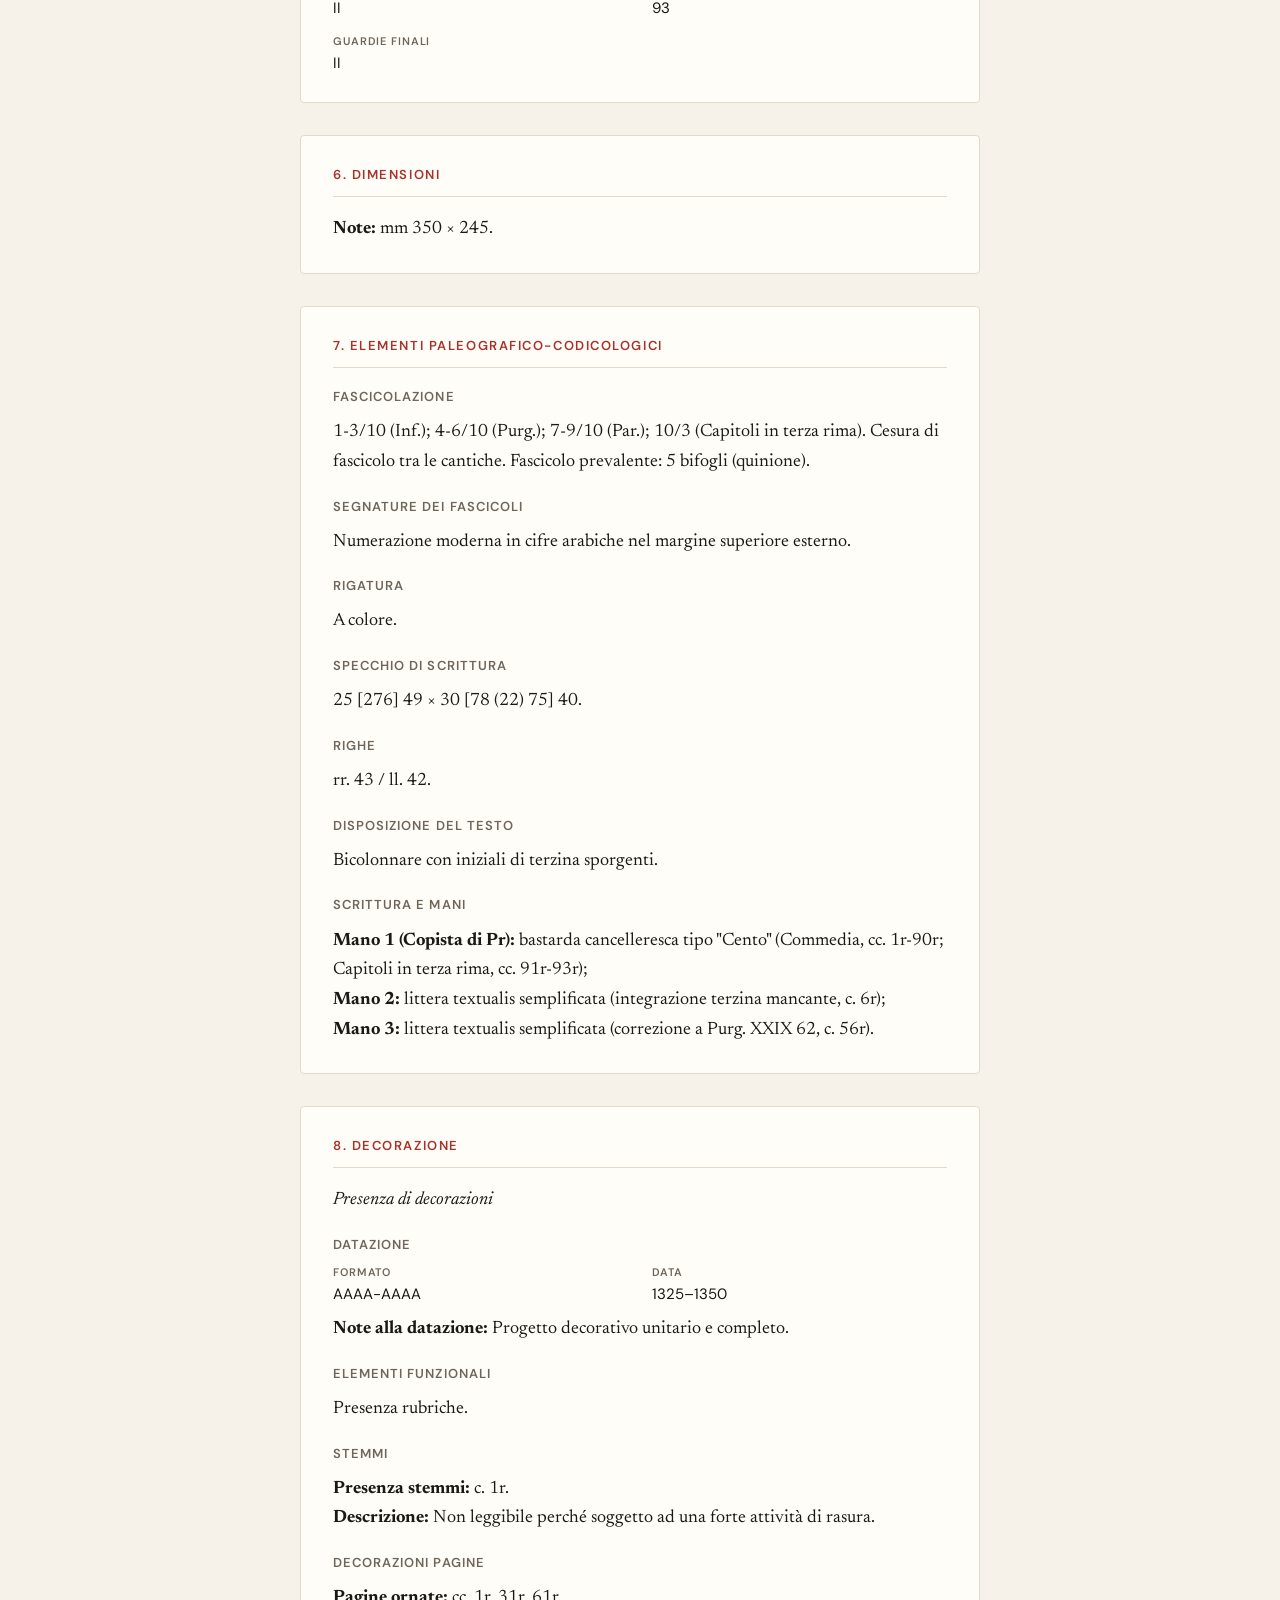
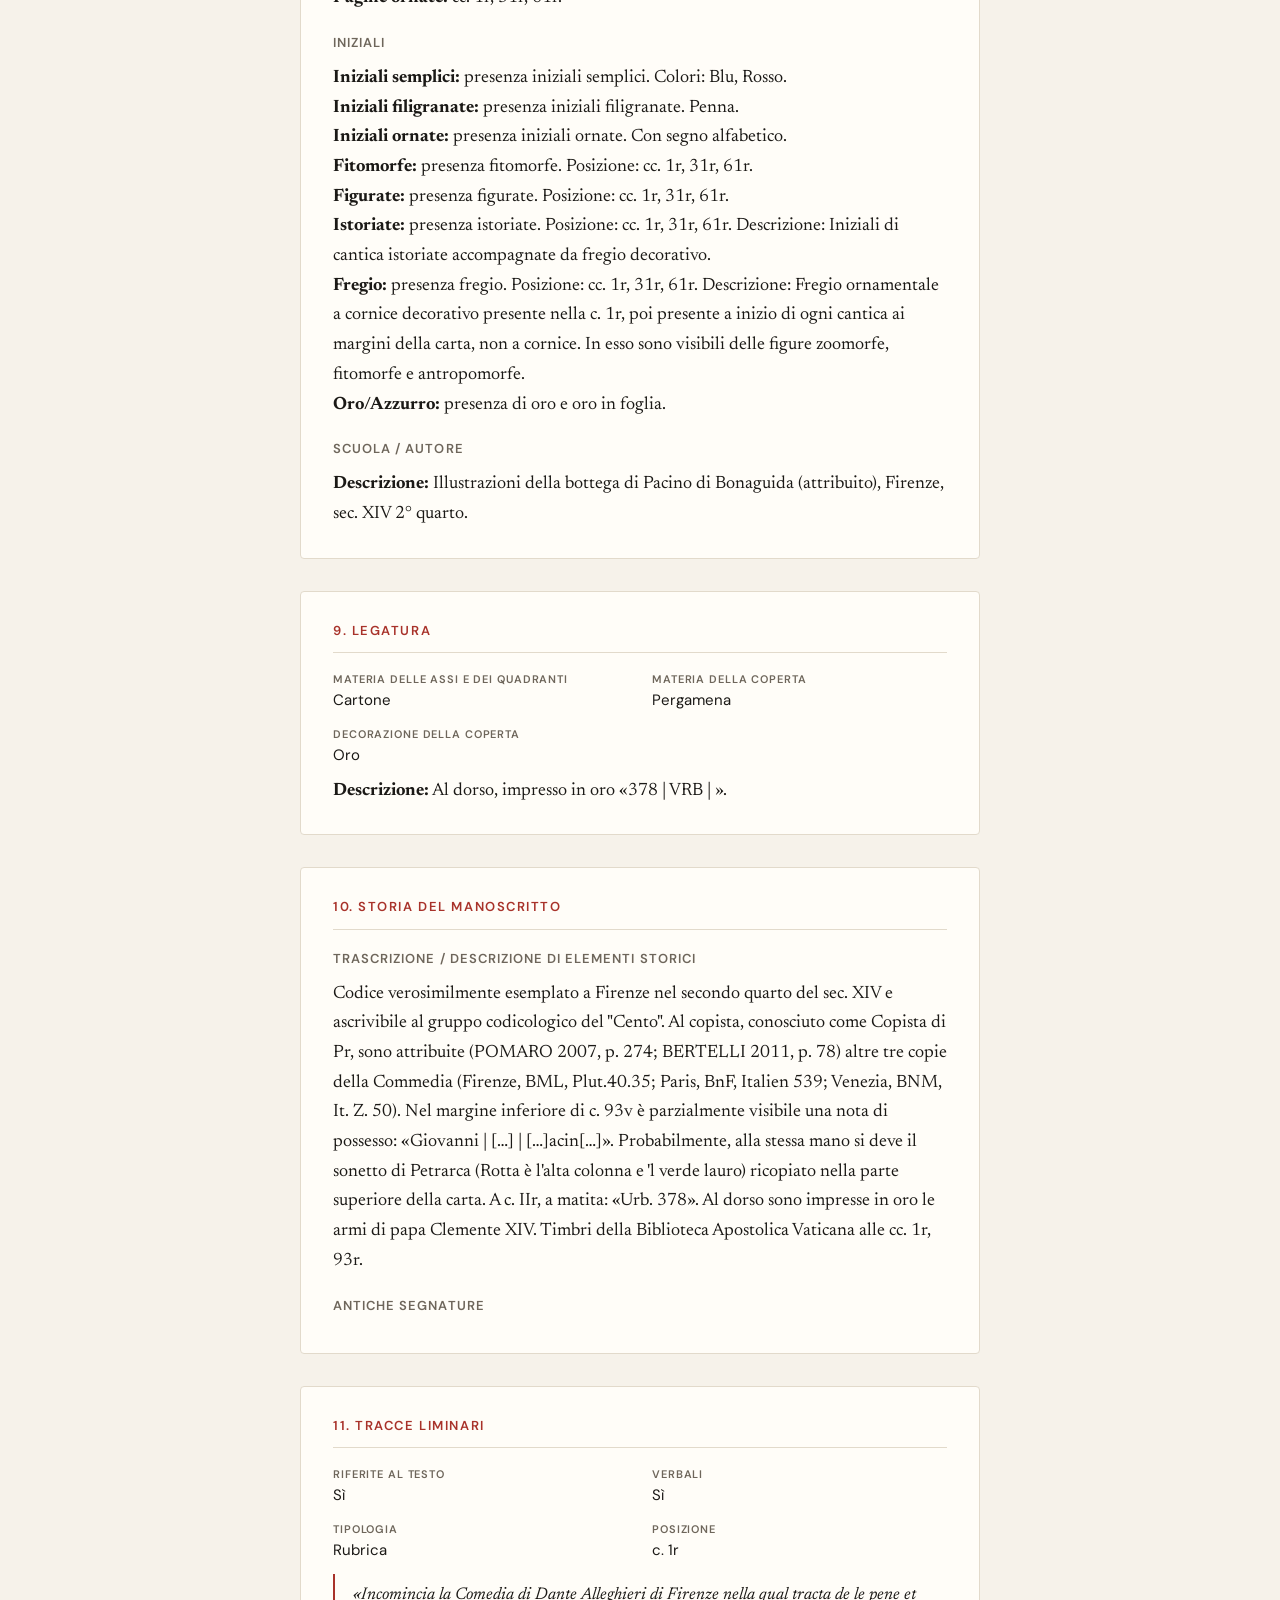
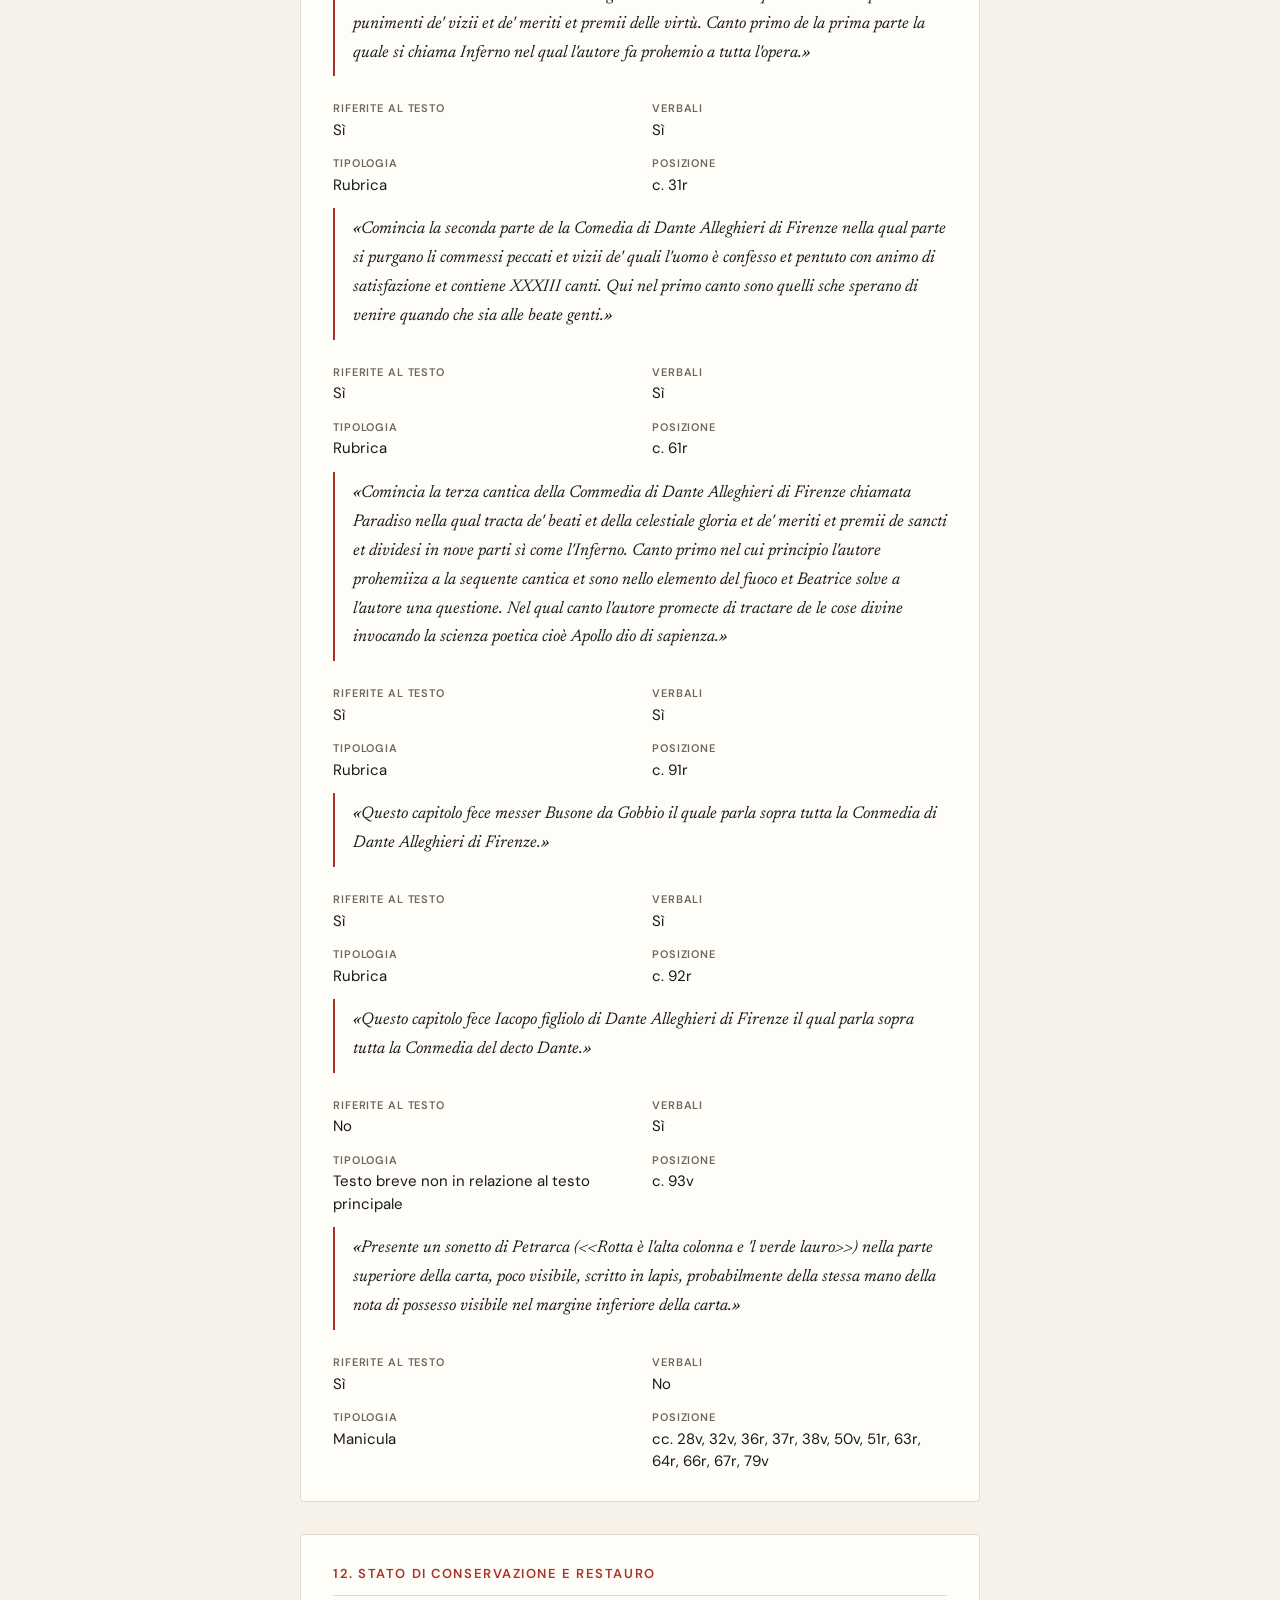
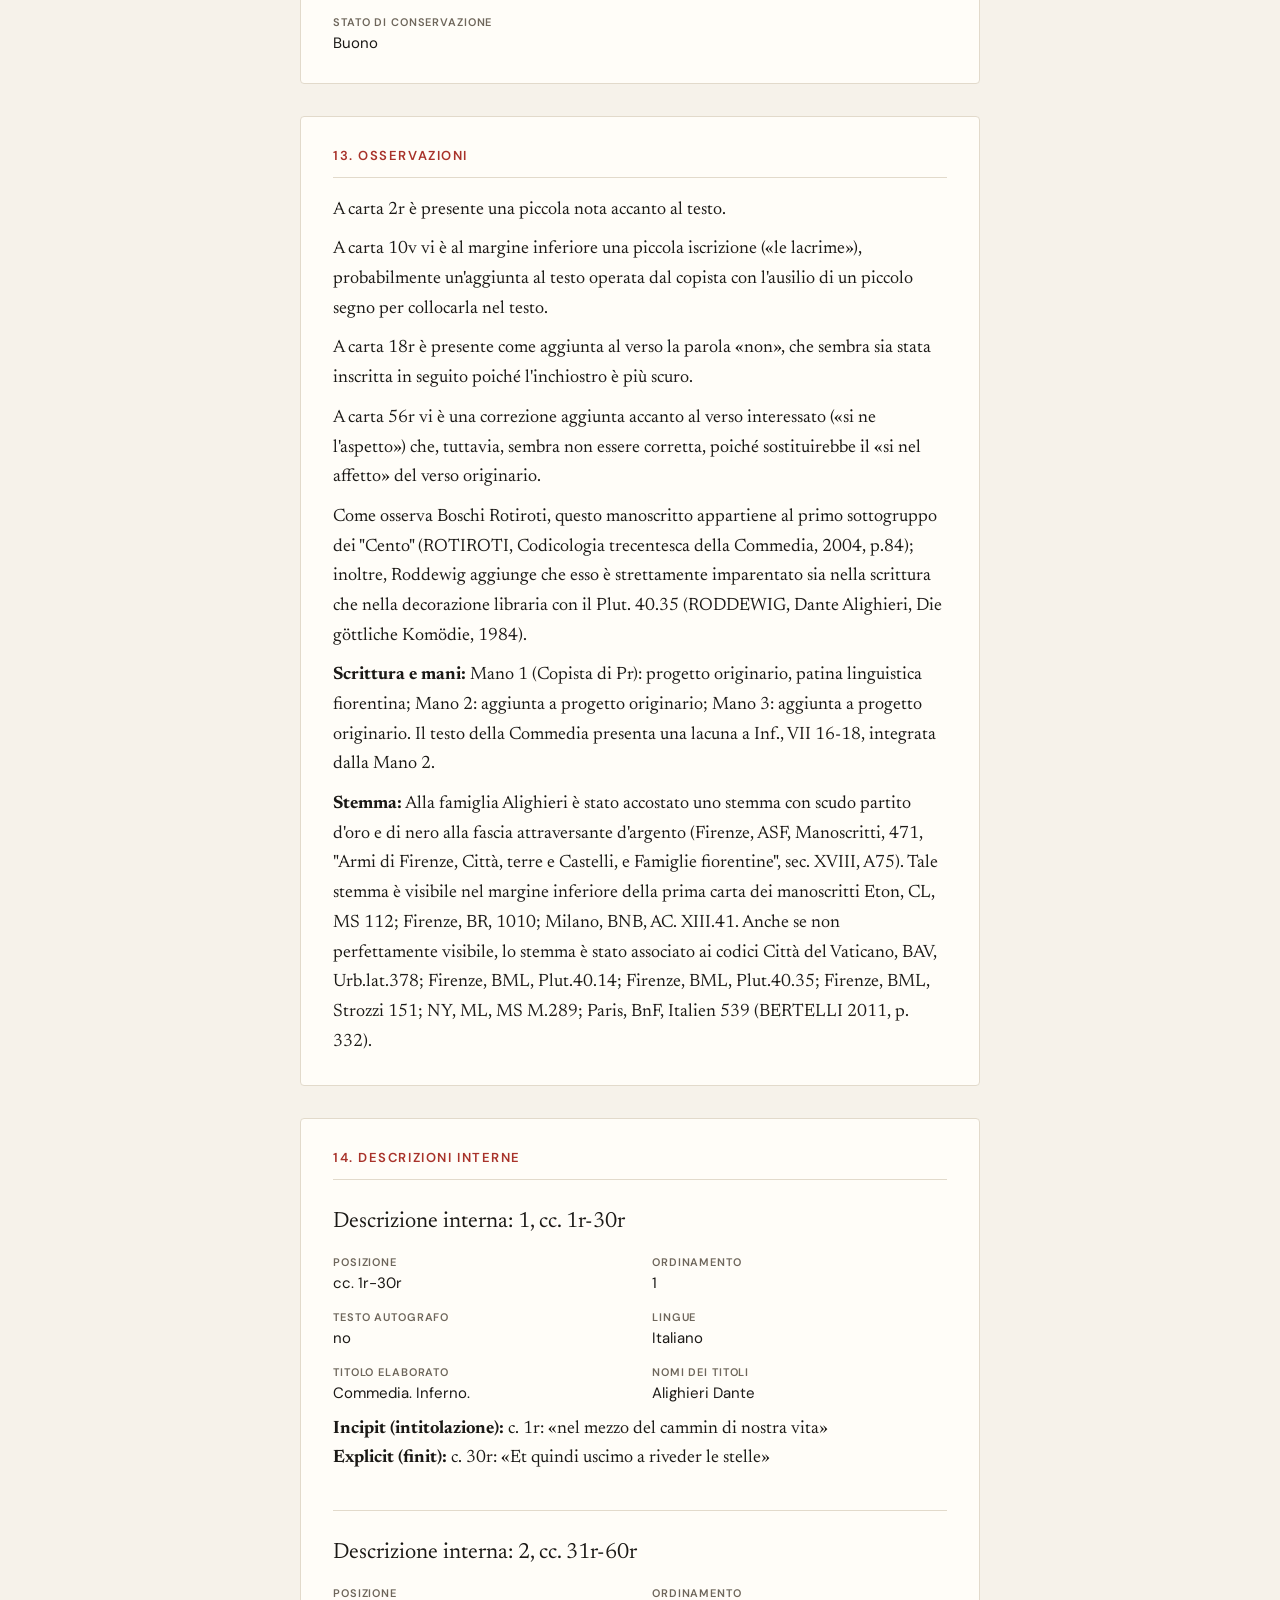
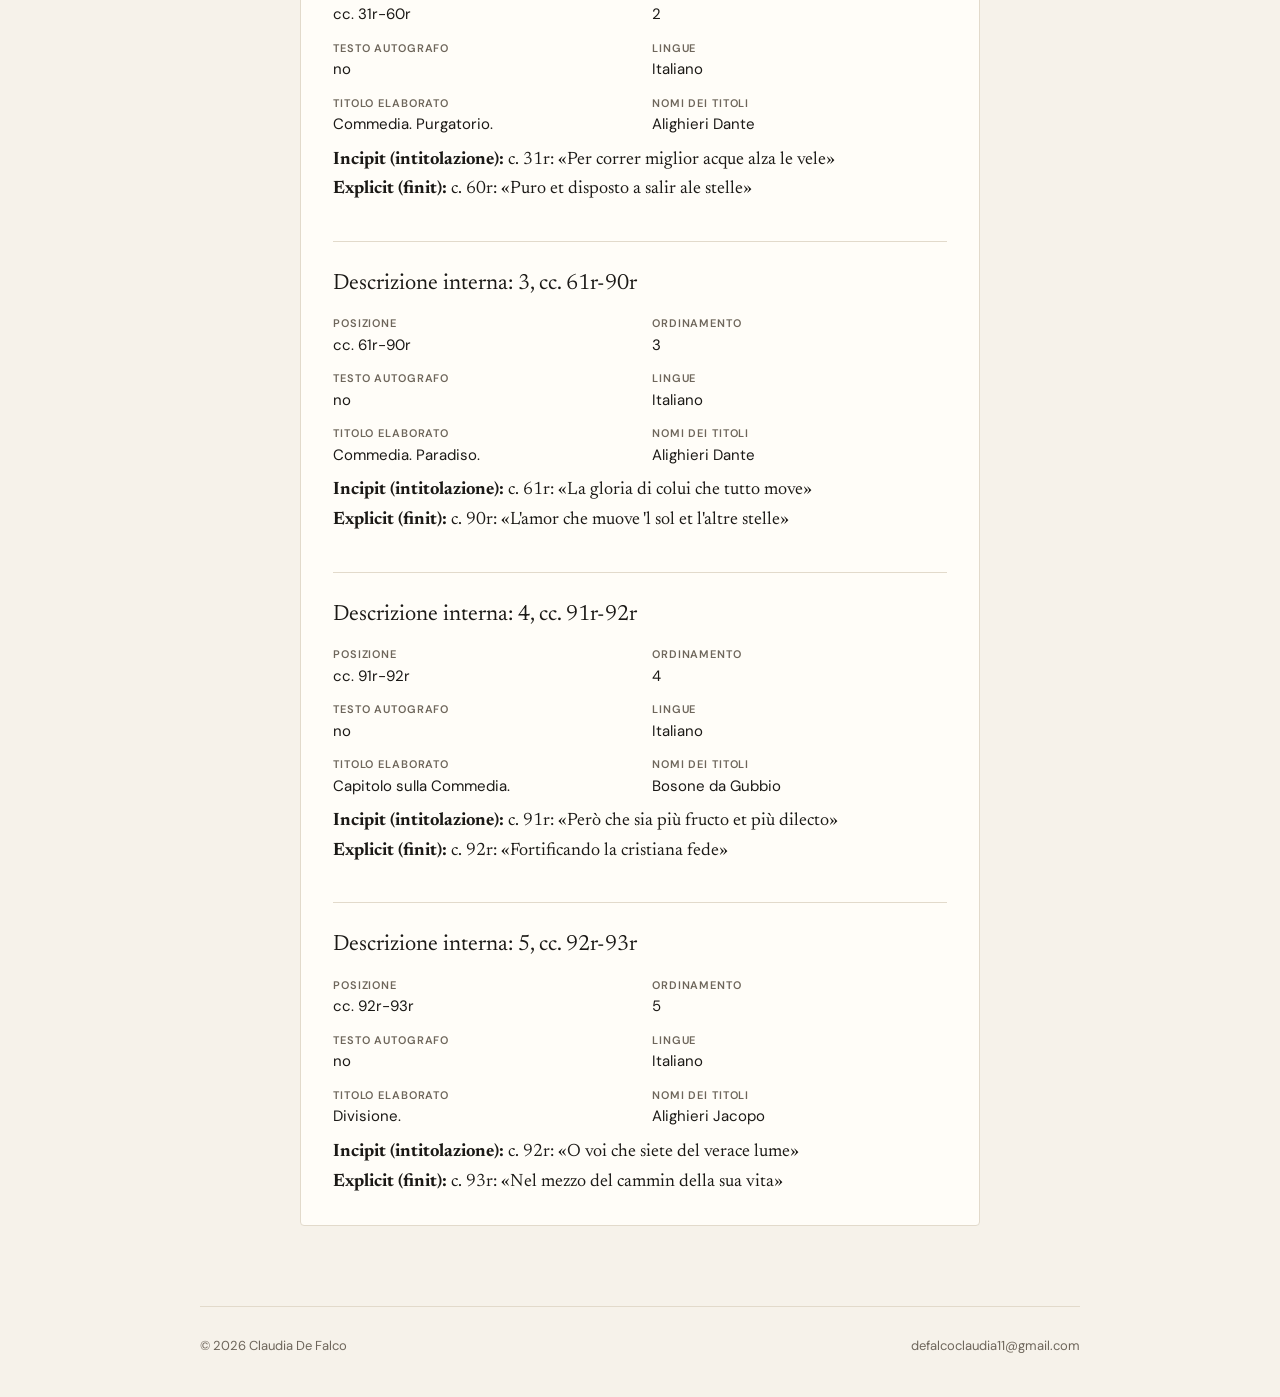
==== commit d14b6eba: "Scheda Manus: testo integrale della scheda catalografica senza immagini ne copertina" ====
--- a/articoli/manoscritti-dante-manus/index.html
+++ b/articoli/manoscritti-dante-manus/index.html
@@ -3,13 +3,12 @@
 <head>
   <meta charset="utf-8">
   <meta name="viewport" content="width=device-width, initial-scale=1">
-  <title>All’origine della Commedia. Il manoscritto Urb.Lat.378 su Manus Online · Claudia De Falco</title>
-  <meta name="description" content="Studio codicologico e paleografico del manoscritto Urb.Lat.378 della Biblioteca Apostolica Vaticana: bottega di Pacino di Bonaguida e catalogazione Manus Online.">
+  <title>Scheda Manus Online: Urb.Lat.378 · Claudia De Falco</title>
+  <meta name="description" content="Scheda di catalogo scientifica del manoscritto trecentesco della Commedia (Città del Vaticano, BAV, Urb.Lat.378) su piattaforma Manus Online (ICCU).">
   <meta name="author" content="Claudia De Falco">
   <meta property="og:type" content="article">
-  <meta property="og:title" content="All’origine della Commedia. Il manoscritto Urb.Lat.378 su Manus Online">
-  <meta property="og:description" content="Studio codicologico, paleografico e artistico del manoscritto trecentesco Urb.Lat.378 della Biblioteca Apostolica Vaticana.">
-  <meta property="og:image" content="img/cover.jpg">
+  <meta property="og:title" content="Descrizione esterna e interna: CNMD\0000329507 (Urb.Lat.378)">
+  <meta property="og:description" content="Scheda catalografica Manus Online del manoscritto Urb.Lat.378 della Biblioteca Apostolica Vaticana.">
   <meta name="theme-color" content="#F6F2EA">
   <link rel="icon" href="../../assets/favicon.svg" type="image/svg+xml">
   <link rel="preconnect" href="https://fonts.googleapis.com">
@@ -31,174 +30,518 @@
     <article>
       <header class="col intro">
         <a class="back" href="../../#scritti">← Tutti gli scritti</a>
-        <p class="eyebrow">Filologia italiana · Codicologia</p>
-        <h1>All’origine della Commedia. Il manoscritto Urb.Lat.378 e la catalogazione su Manus Online</h1>
-        <p class="standfirst">Dall’analisi materiale del codice membranaceo alle miniature della bottega di Pacino di Bonaguida e alla grafia del «Copista di Pr»: note di laboratorio per il censimento filologico dei testimoni danteschi.</p>
+        <p class="eyebrow">Filologia italiana II · Laboratorio Manus Online</p>
+        <h1>Descrizione esterna: CNMD\0000329507</h1>
+        <p class="standfirst">Città del Vaticano, Biblioteca Apostolica Vaticana, Urb.Lat.378</p>
         <div class="byline">
           <div>
-            <div class="who">Claudia De Falco</div>
-            <div class="info">Filologia Italiana II (LM) · Scheda di catalogo e studio critico · 8 min di lettura</div>
-          </div>
-          <a class="btn" href="https://digi.vatlib.it/mss/detail/Urb.lat.378" target="_blank" rel="noopener">Sfoglia su DigiVatLib <span aria-hidden="true">↗</span></a>
+            <div class="who">Scheda catalografica a cura di Claudia De Falco</div>
+            <div class="info">Filologia Italiana II (LM) · Stato di pubblicazione: Lavorazione</div>
+          </div>
         </div>
       </header>
 
-      <figure class="col visual-hero">
-        <div class="visual-wrap">
-          <img src="img/cover.jpg" width="896" height="1200" alt="Illustrazione editoriale del codice trecentesco della Commedia di Dante">
-        </div>
-        <figcaption>Rappresentazione editoriale del codice trecentesco della Commedia. I facsimili ad alta risoluzione del manoscritto Urb.Lat.378 sono consultabili direttamente sul portale ufficiale della Biblioteca Apostolica Vaticana.</figcaption>
-      </figure>
-
-      <div class="col">
-        <div class="folio-strip">
-          <a class="folio-card" href="https://digi.vatlib.it/view/MSS_Urb.lat.378" target="_blank" rel="noopener">
-            <span class="tag">Carta 1r · Inferno</span>
-            <p class="name">Incipit dell’Inferno</p>
-            <p class="desc">Miniatura di Pacino di Bonaguida, stemma Alighieri e scrittura del Copista di Pr.</p>
-            <span class="ext">Apri su DigiVatLib ↗</span>
-          </a>
-          <a class="folio-card" href="https://digi.vatlib.it/view/MSS_Urb.lat.378" target="_blank" rel="noopener">
-            <span class="tag">Carta 31r · Purgatorio</span>
-            <p class="name">Incipit del Purgatorio</p>
-            <p class="desc">Iniziale istoriata in oro, fregio a racemi e partizione bicolonnare a quinioni.</p>
-            <span class="ext">Apri su DigiVatLib ↗</span>
-          </a>
-          <a class="folio-card" href="https://digi.vatlib.it/view/MSS_Urb.lat.378" target="_blank" rel="noopener">
-            <span class="tag">Carta 61r · Paradiso</span>
-            <p class="name">Incipit del Paradiso</p>
-            <p class="desc">Grande iniziale di cantica, terzine allineate e iniziali filigranate in rosso e blu.</p>
-            <span class="ext">Apri su DigiVatLib ↗</span>
-          </a>
-          <a class="folio-card" href="https://digi.vatlib.it/view/MSS_Urb.lat.378" target="_blank" rel="noopener">
-            <span class="tag">Carta 93v · Guardia</span>
-            <p class="name">Petrarca in lapis</p>
-            <p class="desc">Trascrizione trecentesca del sonetto CCCXXII («Rotta è l'alta colonna») e nota di possesso.</p>
-            <span class="ext">Apri su DigiVatLib ↗</span>
-          </a>
-        </div>
-      </div>
-
-      <div class="col prose">
-        <p>Prendere contatto con un manoscritto trecentesco della <em>Commedia</em> significa interrogare la letteratura nel momento esatto in cui prende corpo: non attraverso l’astrazione rassicurante di un testo a stampa moderno, ma attraverso l’odore della pergamena, il ritmo della rigatura a secco o a colore, le oscillazioni dell’inchiostro e le esitazioni della penna. Questo progetto nasce all’interno del laboratorio di Filologia Italiana II tenuto dal prof. Giancarlo Ferrante all’Università di Napoli Federico II, con l’obiettivo di redigere la scheda scientifica per <strong>Manus Online</strong> — la banca dati dell’ICCU che censisce il patrimonio manoscritto conservato nelle biblioteche italiane ed ecclesiastiche.</p>
-        <p>L’esemplare affidatomi per lo studio è uno dei più affascinanti testimoni della tradizione dantesca antica: il codice <strong>Urb.Lat.378</strong>, custodito nel fondo urbinate della Biblioteca Apostolica Vaticana, databile al secondo quarto del Trecento (1325-1350) e riconducibile alla più precoce ricezione fiorentina del poema.</p>
-
-        <h2><span class="num">I.</span> L’archeologia del testo: il censimento dantesco</h2>
-        <p>La storia della filologia dantesca è indissolubilmente legata alla pratica del censimento. Già nella prima metà dell’Ottocento, con la pionieristica <em>Bibliografia dantesca</em> del visconte Paul Colomb de Batines (1845), gli studiosi compresero che per ricostruire il testo di Dante era necessario rintracciare ogni singola testimonianza superstite. In quegli stessi decenni Karl Lachmann formalizzava il metodo genealogico e stemmatico: catalogare non è un mero atto burocratico, ma il prerequisito indispensabile per comprendere le famiglie di copie, gli errori congiuntivi e le ramificazioni della tradizione.</p>
-        <p>La <em>Commedia</em> conta quasi ottocento manoscritti noti, ma solo una frazione risale ai primi decenni successivi alla morte di Dante (1321). Inserire un manoscritto in Manus Online richiede una catalogazione a doppio binario: da un lato l’<strong>esame codicologico</strong> (materia, fascicolazione, rigatura, specchio di scrittura, legatura, storia del manufatto), dall’altro l’<strong>esame paleografico e testuale</strong> (individuazione delle mani, classificazione della scrittura, rubriche, incipit, explicit e lacune).</p>
-
-        <h2><span class="num">II.</span> La struttura materiale dell’Urb.Lat.378</h2>
-        <p>Il codice è un volume di formato monumentale (mm 350 × 245), composto da 93 carte membranacee rilegate tra due guardie iniziali e due finali. L’architettura dei fascicoli rivela un impianto programmatico studiato con assoluta regolarità:</p>
-        <ul class="keypoints">
-          <li>Fascicoli 1–3 (cc. 1–30): tre quinioni (5 bifogli) contenenti l’<em>Inferno</em>.</li>
-          <li>Fascicoli 4–6 (cc. 31–60): tre quinioni contenenti il <em>Purgatorio</em>.</li>
-          <li>Fascicoli 7–9 (cc. 61–90): tre quinioni contenenti il <em>Paradiso</em>.</li>
-          <li>Fascicolo 10 (cc. 91–93): un ternione contenente i <em>Capitoli in terza rima</em> di Bosone da Gubbio e Jacopo Alighieri.</li>
-        </ul>
-        <p>La perfetta cesura tra fascicoli e cantiche dimostra una pianificazione dell’officina libraria volta a mantenere autonome le tre sezioni del poema. La pagina è impostata su due colonne regolari di 43 righe (42 linee di scrittura), con le iniziali di terzina sistematicamente sporgenti a sinistra rispetto al corpo del verso: un accorgimento visivo tipico della grande tradizione fiorentina, che permetteva all’occhio del lettore di cogliere all’istante la rima incatenata dantesca.</p>
-
-        <h2><span class="num">III.</span> La scrittura: il «Copista di Pr» e i «Danti del Cento»</h2>
-        <p>L’esame paleografico dell’Urb.Lat.378 individua come scriba principale una personalità di primo piano della bottega fiorentina del Trecento: il cosiddetto <strong>Copista di Pr</strong>, che traccia l’intero testo del poema e i successivi capitoli dottrinali (cc. 1r-93r) in una bastarda cancelleresca fluida, posata e ad alta leggibilità, ascrivibile al gruppo codicologico dei «Danti del Cento».</p>
-        <p>La leggenda, tramandata da Vincenzio Borghini nel Cinquecento, voleva che un singolo copista avesse trascritto cento copie della <em>Commedia</em> per maritare le figlie con i proventi; le indagini moderne di Gabriella Pomaro e Sandro Bertelli hanno ricondotto l’aneddoto a una realtà storica ben più significativa: l’esistenza a Firenze, tra il 1330 e il 1350, di un’officina coordinata di copisti mercantili e cancellereschi capaci di soddisfare la travolgente domanda di copie del poema.</p>
-        <blockquote>
-          <p>«Al copista di Pr sono concordemente attribuite altre tre copie della Commedia: il Plut. 40.35 della Laurenziana, l’Italien 539 della Bibliothèque nationale de France e l’It. Z. 50 della Marciana di Venezia.»</p>
-          <cite>Sandro Bertelli, <i>La tradizione della «Commedia»</i></cite>
-        </blockquote>
-        <p>Accanto alla mano principale si riscontrano due interventi correttori coevi: la <em>Mano 2</em>, in littera textualis semplificata, che a carta 6r integra una terzina omessa a <em>Inf.</em> VII 16-18 («non sanza cagion si va al cupo...»), e la <em>Mano 3</em>, che a carta 56r corregge una variante in <em>Purg.</em> XXIX 62. Il codice testimonia così la viva circolazione del testo, continuamente controllato e confrontato con altri modelli.</p>
-
-        <h2><span class="num">IV.</span> L’apparato miniato: la bottega di Pacino di Bonaguida</h2>
-        <p>Il valore artistico dell’Urb.Lat.378 è reso straordinario dal suo corredo decorativo, attribuito dalla critica alla bottega fiorentina di <strong>Pacino di Bonaguida</strong>, tra i massimi miniatori del primo Trecento toscano. Il progetto figurativo è unitario e gerarchizzato secondo i codici visivi dell’epoca:</p>
-        <ul class="keypoints">
-          <li><strong>Pagine ornate e iniziali istoriate:</strong> le tre carte d’inizio cantica (cc. 1r, 31r, 61r) si aprono con grandi miniature istoriate che ritraggono Dante e il suo viaggio, incorniciate da fregi fitomorfi e zoomorfi popolati da tralci d’acanto, uccelli e figure mostruose.</li>
-          <li><strong>Oro in foglia:</strong> steso con generosità nei nimbati e nei fondi delle grandi lettere di cantica, a sottolineare il rango nobiliare della committenza.</li>
-          <li><strong>Iniziali filigranate:</strong> ogni canto è inaugurato da una lettera decorata a penna, alternativamente in inchiostro rosso con filigrana blu e in inchiostro blu con filigrana rossa.</li>
-          <li><strong>Rubriche d’autore:</strong> tracciate in inchiostro vermiglio, riassumono il contenuto teologico e morale di ciascun canto («Incomincia la Comedia di Dante Alleghieri di Firenze...»).</li>
-        </ul>
-        <p>A carta 1r, nel margine inferiore del fregio, era originariamente presente lo stemma della famiglia Alighieri (scudo partito d’oro e di nero alla fascia attraversante d’argento), oggi visibile solo in luce radente a causa di un’energica rasura medievale operata da un successivo possessore.</p>
-
-        <h2><span class="num">V.</span> Il Petrarca a lapis e i secoli del codice</h2>
-        <p>Un manoscritto è anche un diario di letture. Sfogliando le ultime carte dell’Urb.Lat.378, dopo i capitoli in rima di Bosone da Gubbio e di Jacopo Alighieri, la guardia finale (c. 93v) riserva una scoperta emozionante: accanto a un’antica nota di possesso («Iohanni...»), una mano trecentesca ha trascritto a lapis — una grafite primitiva, finissima e quasi invisibile — il celebre sonetto CCCXXII dei <em>Rerum vulgarium fragmenta</em> di Francesco Petrarca:</p>
-        <blockquote>
-          <p>«Rotta è l’alta colonna e ’l verde lauro<br>che facean ombra al mio stanco pensero...»</p>
-          <cite>Francesco Petrarca, <i>Canzoniere</i>, CCCXXII (c. 93v)</cite>
-        </blockquote>
-        <p>L’accostamento tra Dante e Petrarca in un codice allestito a Firenze verso il 1340 documenta con precisione quasi archeologica la rapidità con cui le liriche petrarchesche venivano lette, mandate a memoria e appuntate sui margini dei grandi libri di Dante già nella prima metà del secolo.</p>
-        <p>Il codice giunse poi nella celebre Biblioteca Ducale di Urbino fondata da Federico da Montefeltro, come testimonia la segnatura a matita «Urb. 378», prima di confluire nel 1657 a Roma tra i fondi della Santa Sede. Al dorso della legatura vaticana in pergamena rigida campeggiano ancora, impressi in oro zecchino, i timbri e le armi araldiche di papa Clemente XIV Ganganelli.</p>
-
-        <!-- Scheda catalografica Manus -->
-        <div class="spec-box">
-          <p class="label">Scheda descrittiva sintetica · Manus Online</p>
-          <div class="spec-grid">
-            <div class="spec-item">
-              <span class="dt">Identificativo Manus</span>
-              <span class="dd">CNMD\0000329507</span>
-            </div>
-            <div class="spec-item">
-              <span class="dt">Collocazione</span>
-              <span class="dd">Città del Vaticano, BAV, Urb.Lat.378</span>
-            </div>
-            <div class="spec-item">
-              <span class="dt">Datazione e Luogo</span>
-              <span class="dd">1325–1350 · Firenze</span>
-            </div>
-            <div class="spec-item">
-              <span class="dt">Supporto e Consistenza</span>
-              <span class="dd">Membranaceo · cc. II + 93 + II</span>
-            </div>
-            <div class="spec-item">
-              <span class="dt">Dimensioni</span>
-              <span class="dd">mm 350 × 245</span>
-            </div>
-            <div class="spec-item">
-              <span class="dt">Fascicolazione</span>
-              <span class="dd">1-9/10 (quinioni), 10/3 (ternione)</span>
-            </div>
-            <div class="spec-item">
-              <span class="dt">Mani e Scrittura</span>
-              <span class="dd">Copista di Pr (bastarda cancelleresca «del Cento»)</span>
-            </div>
-            <div class="spec-item">
-              <span class="dt">Decorazione</span>
-              <span class="dd">Bottega di Pacino di Bonaguida (iniziali istoriate, oro in foglia)</span>
-            </div>
-            <div class="spec-item">
-              <span class="dt">Incipit Inferno (c. 1r)</span>
-              <span class="dd">«Nel mezzo del cammin di nostra vita»</span>
-            </div>
-            <div class="spec-item">
-              <span class="dt">Explicit Paradiso (c. 90r)</span>
-              <span class="dd">«L’amor che muove ’l sole et l’altre stelle»</span>
-            </div>
-            <div class="spec-item">
-              <span class="dt">Testi aggiunti</span>
-              <span class="dd">Capitoli di Bosone da Gubbio e Jacopo Alighieri (cc. 91r-93r)</span>
-            </div>
-            <div class="spec-item">
-              <span class="dt">Tracce liminari</span>
-              <span class="dd">Petrarca, <i>Rotta è l’alta colonna</i> a lapis (c. 93v)</span>
-            </div>
-          </div>
-        </div>
-
-        <div class="download">
-          <div>
-            <p class="t">Esplora il manoscritto digitalizzato</p>
-            <p class="s">Biblioteca Apostolica Vaticana · 204 immagini in alta risoluzione IIIF</p>
-          </div>
-          <a class="btn" href="https://digi.vatlib.it/view/MSS_Urb.lat.378" target="_blank" rel="noopener">Apri DigiVatLib <span aria-hidden="true">↗</span></a>
-        </div>
-
-        <section class="biblio" aria-labelledby="biblio-title">
-          <h2 class="label" id="biblio-title">Bibliografia essenziale</h2>
-          <ul>
-            <li>Bertelli, S., <i>La tradizione della «Commedia» dai memoriali bolognesi alle edizioni a stampa (1317-1472)</i>, Firenze, Olschki, 2011, pp. 78, 332.</li>
-            <li>Boschi Rotiroti, M., <i>Codicologia trecentesca della «Commedia». Entro e oltre l’antica vulgata</i>, Roma, Viella, 2004, p. 84.</li>
-            <li>Colomb de Batines, P., <i>Bibliografia dantesca, ossia Catalogo delle edizioni, traduzioni, codici manoscritti e comenti</i>, Prato, Tipografia Aldina, 1845.</li>
-            <li>Petrocchi, G., <i>La Commedia secondo l’antica vulgata</i>, Milano, Mondadori, 1966-1967.</li>
-            <li>Pomaro, G., <i>I manoscritti danteschi della tradizione fiorentina antica</i>, in <i>Dante: la visione dell’arte</i>, a cura di A. Paolucci, Forlì, 2007, p. 274.</li>
-            <li>Roddewig, M., <i>Dante Alighieri, Die göttliche Komödie. Vergleichende Bestandsaufnahme der Handscriften</i>, Stuttgart, Hiersemann, 1984.</li>
-            <li>Istituto Centrale per il Catalogo Unico (ICCU), <i>Guida alla catalogazione in Manus Online</i>, Roma, ICCU, 2020.</li>
-          </ul>
+      <div class="col catalog-sheet">
+        <!-- 1. IDENTIFICATIVO DEL MANOSCRITTO -->
+        <section class="catalog-block" aria-labelledby="sec-identificativo">
+          <h2 id="sec-identificativo">1. Identificativo del manoscritto</h2>
+          <div class="catalog-data">
+            <div class="field-pair">
+              <span class="term">CNMD</span>
+              <span class="value">CNMD\0000329507</span>
+            </div>
+            <div class="field-pair">
+              <span class="term">Natura della descrizione</span>
+              <span class="value">Recupero</span>
+            </div>
+            <div class="field-pair">
+              <span class="term">Stato di pubblicazione</span>
+              <span class="value">Lavorazione</span>
+            </div>
+          </div>
+          <p class="catalog-text"><strong>Note alla sezione 1:</strong> Città del Vaticano, Biblioteca Apostolica Vaticana, Urb.Lat.378.</p>
+        </section>
+
+        <!-- 2. COMPOSIZIONE MATERIALE -->
+        <section class="catalog-block" aria-labelledby="sec-composizione">
+          <h2 id="sec-composizione">2. Composizione materiale</h2>
+          <div class="catalog-data">
+            <div class="field-pair">
+              <span class="term">Tipologia</span>
+              <span class="value">Composito</span>
+            </div>
+          </div>
+        </section>
+
+        <!-- 3. DATAZIONE -->
+        <section class="catalog-block" aria-labelledby="sec-datazione">
+          <h2 id="sec-datazione">3. Datazione</h2>
+          <div class="catalog-data">
+            <div class="field-pair">
+              <span class="term">Formato data</span>
+              <span class="value">AAAA-AAAA</span>
+            </div>
+            <div class="field-pair">
+              <span class="term">Data</span>
+              <span class="value">1325–1350</span>
+            </div>
+            <div class="field-pair">
+              <span class="term">Tipo data</span>
+              <span class="value">Stimata</span>
+            </div>
+          </div>
+        </section>
+
+        <!-- 4. MATERIA -->
+        <section class="catalog-block" aria-labelledby="sec-materia">
+          <h2 id="sec-materia">4. Materia</h2>
+          <div class="catalog-data">
+            <div class="field-pair">
+              <span class="term">Corpo del codice</span>
+              <span class="value">Membranaceo</span>
+            </div>
+            <div class="field-pair">
+              <span class="term">Guardie</span>
+              <span class="value">Cartaceo</span>
+            </div>
+          </div>
+        </section>
+
+        <!-- 5. CONSISTENZA -->
+        <section class="catalog-block" aria-labelledby="sec-consistenza">
+          <h2 id="sec-consistenza">5. Consistenza</h2>
+          <div class="catalog-data">
+            <div class="field-pair">
+              <span class="term">Guardie iniziali</span>
+              <span class="value">II</span>
+            </div>
+            <div class="field-pair">
+              <span class="term">Corpo</span>
+              <span class="value">93</span>
+            </div>
+            <div class="field-pair">
+              <span class="term">Guardie finali</span>
+              <span class="value">II</span>
+            </div>
+          </div>
+        </section>
+
+        <!-- 6. DIMENSIONI -->
+        <section class="catalog-block" aria-labelledby="sec-dimensioni">
+          <h2 id="sec-dimensioni">6. Dimensioni</h2>
+          <p class="catalog-text"><strong>Note:</strong> mm 350 × 245.</p>
+        </section>
+
+        <!-- 7. ELEMENTI PALEOGRAFICO CODICOLOGICI -->
+        <section class="catalog-block" aria-labelledby="sec-paleo">
+          <h2 id="sec-paleo">7. Elementi paleografico-codicologici</h2>
+          
+          <h4>Fascicolazione</h4>
+          <p class="catalog-text">1-3/10 (Inf.); 4-6/10 (Purg.); 7-9/10 (Par.); 10/3 (Capitoli in terza rima). Cesura di fascicolo tra le cantiche. Fascicolo prevalente: 5 bifogli (quinione).</p>
+
+          <h4>Segnature dei fascicoli</h4>
+          <p class="catalog-text">Numerazione moderna in cifre arabiche nel margine superiore esterno.</p>
+
+          <h4>Rigatura</h4>
+          <p class="catalog-text">A colore.</p>
+
+          <h4>Specchio di scrittura</h4>
+          <p class="catalog-text">25 [276] 49 × 30 [78 (22) 75] 40.</p>
+
+          <h4>Righe</h4>
+          <p class="catalog-text">rr. 43 / ll. 42.</p>
+
+          <h4>Disposizione del testo</h4>
+          <p class="catalog-text">Bicolonnare con iniziali di terzina sporgenti.</p>
+
+          <h4>Scrittura e mani</h4>
+          <p class="catalog-text"><strong>Mano 1 (Copista di Pr):</strong> bastarda cancelleresca tipo "Cento" (Commedia, cc. 1r-90r; Capitoli in terza rima, cc. 91r-93r);<br><strong>Mano 2:</strong> littera textualis semplificata (integrazione terzina mancante, c. 6r);<br><strong>Mano 3:</strong> littera textualis semplificata (correzione a Purg. XXIX 62, c. 56r).</p>
+        </section>
+
+        <!-- 8. DECORAZIONE -->
+        <section class="catalog-block" aria-labelledby="sec-decorazione">
+          <h2 id="sec-decorazione">8. Decorazione</h2>
+          <p class="catalog-text"><em>Presenza di decorazioni</em></p>
+
+          <h4>Datazione</h4>
+          <div class="catalog-data">
+            <div class="field-pair">
+              <span class="term">Formato</span>
+              <span class="value">AAAA-AAAA</span>
+            </div>
+            <div class="field-pair">
+              <span class="term">Data</span>
+              <span class="value">1325–1350</span>
+            </div>
+          </div>
+          <p class="catalog-text"><strong>Note alla datazione:</strong> Progetto decorativo unitario e completo.</p>
+
+          <h4>Elementi funzionali</h4>
+          <p class="catalog-text">Presenza rubriche.</p>
+
+          <h4>Stemmi</h4>
+          <p class="catalog-text"><strong>Presenza stemmi:</strong> c. 1r.<br><strong>Descrizione:</strong> Non leggibile perché soggetto ad una forte attività di rasura.</p>
+
+          <h4>Decorazioni pagine</h4>
+          <p class="catalog-text"><strong>Pagine ornate:</strong> cc. 1r, 31r, 61r.</p>
+
+          <h4>Iniziali</h4>
+          <p class="catalog-text"><strong>Iniziali semplici:</strong> presenza iniziali semplici. Colori: Blu, Rosso.<br>
+          <strong>Iniziali filigranate:</strong> presenza iniziali filigranate. Penna.<br>
+          <strong>Iniziali ornate:</strong> presenza iniziali ornate. Con segno alfabetico.<br>
+          <strong>Fitomorfe:</strong> presenza fitomorfe. Posizione: cc. 1r, 31r, 61r.<br>
+          <strong>Figurate:</strong> presenza figurate. Posizione: cc. 1r, 31r, 61r.<br>
+          <strong>Istoriate:</strong> presenza istoriate. Posizione: cc. 1r, 31r, 61r. Descrizione: Iniziali di cantica istoriate accompagnate da fregio decorativo.<br>
+          <strong>Fregio:</strong> presenza fregio. Posizione: cc. 1r, 31r, 61r. Descrizione: Fregio ornamentale a cornice decorativo presente nella c. 1r, poi presente a inizio di ogni cantica ai margini della carta, non a cornice. In esso sono visibili delle figure zoomorfe, fitomorfe e antropomorfe.<br>
+          <strong>Oro/Azzurro:</strong> presenza di oro e oro in foglia.</p>
+
+          <h4>Scuola / Autore</h4>
+          <p class="catalog-text"><strong>Descrizione:</strong> Illustrazioni della bottega di Pacino di Bonaguida (attribuito), Firenze, sec. XIV 2° quarto.</p>
+        </section>
+
+        <!-- 9. LEGATURA -->
+        <section class="catalog-block" aria-labelledby="sec-legatura">
+          <h2 id="sec-legatura">9. Legatura</h2>
+          <div class="catalog-data">
+            <div class="field-pair">
+              <span class="term">Materia delle assi e dei quadranti</span>
+              <span class="value">Cartone</span>
+            </div>
+            <div class="field-pair">
+              <span class="term">Materia della coperta</span>
+              <span class="value">Pergamena</span>
+            </div>
+            <div class="field-pair">
+              <span class="term">Decorazione della coperta</span>
+              <span class="value">Oro</span>
+            </div>
+          </div>
+          <p class="catalog-text"><strong>Descrizione:</strong> Al dorso, impresso in oro «378 | VRB | ».</p>
+        </section>
+
+        <!-- 10. STORIA DEL MANOSCRITTO -->
+        <section class="catalog-block" aria-labelledby="sec-storia">
+          <h2 id="sec-storia">10. Storia del manoscritto</h2>
+          <h4>Trascrizione / Descrizione di elementi storici</h4>
+          <p class="catalog-text">Codice verosimilmente esemplato a Firenze nel secondo quarto del sec. XIV e ascrivibile al gruppo codicologico del "Cento". Al copista, conosciuto come Copista di Pr, sono attribuite (POMARO 2007, p. 274; BERTELLI 2011, p. 78) altre tre copie della Commedia (Firenze, BML, Plut.40.35; Paris, BnF, Italien 539; Venezia, BNM, It. Z. 50). Nel margine inferiore di c. 93v è parzialmente visibile una nota di possesso: «Giovanni | [&hellip;] | [&hellip;]acin[&hellip;]». Probabilmente, alla stessa mano si deve il sonetto di Petrarca (Rotta è l'alta colonna e 'l verde lauro) ricopiato nella parte superiore della carta. A c. IIr, a matita: «Urb. 378». Al dorso sono impresse in oro le armi di papa Clemente XIV. Timbri della Biblioteca Apostolica Vaticana alle cc. 1r, 93r.</p>
+          <h4>Antiche segnature</h4>
+        </section>
+
+        <!-- 11. TRACCE LIMINARI -->
+        <section class="catalog-block" aria-labelledby="sec-tracce">
+          <h2 id="sec-tracce">11. Tracce liminari</h2>
+
+          <div class="catalog-data">
+            <div class="field-pair">
+              <span class="term">Riferite al testo</span>
+              <span class="value">Sì</span>
+            </div>
+            <div class="field-pair">
+              <span class="term">Verbali</span>
+              <span class="value">Sì</span>
+            </div>
+            <div class="field-pair">
+              <span class="term">Tipologia</span>
+              <span class="value">Rubrica</span>
+            </div>
+            <div class="field-pair">
+              <span class="term">Posizione</span>
+              <span class="value">c. 1r</span>
+            </div>
+          </div>
+          <p class="catalog-quote">«Incomincia la Comedia di Dante Alleghieri di Firenze nella qual tracta de le pene et punimenti de' vizii et de' meriti et premii delle virtù. Canto primo de la prima parte la quale si chiama Inferno nel qual l'autore fa prohemio a tutta l'opera.»</p>
+
+          <div class="catalog-data" style="margin-top: 24px;">
+            <div class="field-pair">
+              <span class="term">Riferite al testo</span>
+              <span class="value">Sì</span>
+            </div>
+            <div class="field-pair">
+              <span class="term">Verbali</span>
+              <span class="value">Sì</span>
+            </div>
+            <div class="field-pair">
+              <span class="term">Tipologia</span>
+              <span class="value">Rubrica</span>
+            </div>
+            <div class="field-pair">
+              <span class="term">Posizione</span>
+              <span class="value">c. 31r</span>
+            </div>
+          </div>
+          <p class="catalog-quote">«Comincia la seconda parte de la Comedia di Dante Alleghieri di Firenze nella qual parte si purgano li commessi peccati et vizii de' quali l'uomo è confesso et pentuto con animo di satisfazione et contiene XXXIII canti. Qui nel primo canto sono quelli sche sperano di venire quando che sia alle beate genti.»</p>
+
+          <div class="catalog-data" style="margin-top: 24px;">
+            <div class="field-pair">
+              <span class="term">Riferite al testo</span>
+              <span class="value">Sì</span>
+            </div>
+            <div class="field-pair">
+              <span class="term">Verbali</span>
+              <span class="value">Sì</span>
+            </div>
+            <div class="field-pair">
+              <span class="term">Tipologia</span>
+              <span class="value">Rubrica</span>
+            </div>
+            <div class="field-pair">
+              <span class="term">Posizione</span>
+              <span class="value">c. 61r</span>
+            </div>
+          </div>
+          <p class="catalog-quote">«Comincia la terza cantica della Commedia di Dante Alleghieri di Firenze chiamata Paradiso nella qual tracta de' beati et della celestiale gloria et de' meriti et premii de sancti et dividesi in nove parti sì come l'Inferno. Canto primo nel cui principio l'autore prohemiiza a la sequente cantica et sono nello elemento del fuoco et Beatrice solve a l'autore una questione. Nel qual canto l'autore promecte di tractare de le cose divine invocando la scienza poetica cioè Apollo dio di sapienza.»</p>
+
+          <div class="catalog-data" style="margin-top: 24px;">
+            <div class="field-pair">
+              <span class="term">Riferite al testo</span>
+              <span class="value">Sì</span>
+            </div>
+            <div class="field-pair">
+              <span class="term">Verbali</span>
+              <span class="value">Sì</span>
+            </div>
+            <div class="field-pair">
+              <span class="term">Tipologia</span>
+              <span class="value">Rubrica</span>
+            </div>
+            <div class="field-pair">
+              <span class="term">Posizione</span>
+              <span class="value">c. 91r</span>
+            </div>
+          </div>
+          <p class="catalog-quote">«Questo capitolo fece messer Busone da Gobbio il quale parla sopra tutta la Conmedia di Dante Alleghieri di Firenze.»</p>
+
+          <div class="catalog-data" style="margin-top: 24px;">
+            <div class="field-pair">
+              <span class="term">Riferite al testo</span>
+              <span class="value">Sì</span>
+            </div>
+            <div class="field-pair">
+              <span class="term">Verbali</span>
+              <span class="value">Sì</span>
+            </div>
+            <div class="field-pair">
+              <span class="term">Tipologia</span>
+              <span class="value">Rubrica</span>
+            </div>
+            <div class="field-pair">
+              <span class="term">Posizione</span>
+              <span class="value">c. 92r</span>
+            </div>
+          </div>
+          <p class="catalog-quote">«Questo capitolo fece Iacopo figliolo di Dante Alleghieri di Firenze il qual parla sopra tutta la Conmedia del decto Dante.»</p>
+
+          <div class="catalog-data" style="margin-top: 24px;">
+            <div class="field-pair">
+              <span class="term">Riferite al testo</span>
+              <span class="value">No</span>
+            </div>
+            <div class="field-pair">
+              <span class="term">Verbali</span>
+              <span class="value">Sì</span>
+            </div>
+            <div class="field-pair">
+              <span class="term">Tipologia</span>
+              <span class="value">Testo breve non in relazione al testo principale</span>
+            </div>
+            <div class="field-pair">
+              <span class="term">Posizione</span>
+              <span class="value">c. 93v</span>
+            </div>
+          </div>
+          <p class="catalog-quote">«Presente un sonetto di Petrarca (&lt;&lt;Rotta è l'alta colonna e 'l verde lauro&gt;&gt;) nella parte superiore della carta, poco visibile, scritto in lapis, probabilmente della stessa mano della nota di possesso visibile nel margine inferiore della carta.»</p>
+
+          <div class="catalog-data" style="margin-top: 24px;">
+            <div class="field-pair">
+              <span class="term">Riferite al testo</span>
+              <span class="value">Sì</span>
+            </div>
+            <div class="field-pair">
+              <span class="term">Verbali</span>
+              <span class="value">No</span>
+            </div>
+            <div class="field-pair">
+              <span class="term">Tipologia</span>
+              <span class="value">Manicula</span>
+            </div>
+            <div class="field-pair">
+              <span class="term">Posizione</span>
+              <span class="value">cc. 28v, 32v, 36r, 37r, 38v, 50v, 51r, 63r, 64r, 66r, 67r, 79v</span>
+            </div>
+          </div>
+        </section>
+
+        <!-- 12. STATO DI CONSERVAZIONE E RESTAURO -->
+        <section class="catalog-block" aria-labelledby="sec-stato">
+          <h2 id="sec-stato">12. Stato di conservazione e restauro</h2>
+          <div class="catalog-data">
+            <div class="field-pair">
+              <span class="term">Stato di conservazione</span>
+              <span class="value">Buono</span>
+            </div>
+          </div>
+        </section>
+
+        <!-- 13. OSSERVAZIONI -->
+        <section class="catalog-block" aria-labelledby="sec-osservazioni">
+          <h2 id="sec-osservazioni">13. Osservazioni</h2>
+          <p class="catalog-text">A carta 2r è presente una piccola nota accanto al testo.</p>
+          <p class="catalog-text">A carta 10v vi è al margine inferiore una piccola iscrizione (&laquo;le lacrime&raquo;), probabilmente un'aggiunta al testo operata dal copista con l'ausilio di un piccolo segno per collocarla nel testo.</p>
+          <p class="catalog-text">A carta 18r è presente come aggiunta al verso la parola &laquo;non&raquo;, che sembra sia stata inscritta in seguito poiché l'inchiostro è più scuro.</p>
+          <p class="catalog-text">A carta 56r vi è una correzione aggiunta accanto al verso interessato (&laquo;si ne l'aspetto&raquo;) che, tuttavia, sembra non essere corretta, poiché sostituirebbe il &laquo;si nel affetto&raquo; del verso originario.</p>
+          <p class="catalog-text">Come osserva Boschi Rotiroti, questo manoscritto appartiene al primo sottogruppo dei "Cento" (ROTIROTI, Codicologia trecentesca della Commedia, 2004, p.84); inoltre, Roddewig aggiunge che esso è strettamente imparentato sia nella scrittura che nella decorazione libraria con il Plut. 40.35 (RODDEWIG, Dante Alighieri, Die göttliche Komödie, 1984).</p>
+          <p class="catalog-text"><strong>Scrittura e mani:</strong> Mano 1 (Copista di Pr): progetto originario, patina linguistica fiorentina; Mano 2: aggiunta a progetto originario; Mano 3: aggiunta a progetto originario. Il testo della Commedia presenta una lacuna a Inf., VII 16-18, integrata dalla Mano 2.</p>
+          <p class="catalog-text"><strong>Stemma:</strong> Alla famiglia Alighieri è stato accostato uno stemma con scudo partito d'oro e di nero alla fascia attraversante d'argento (Firenze, ASF, Manoscritti, 471, "Armi di Firenze, Città, terre e Castelli, e Famiglie fiorentine", sec. XVIII, A75). Tale stemma è visibile nel margine inferiore della prima carta dei manoscritti Eton, CL, MS 112; Firenze, BR, 1010; Milano, BNB, AC. XIII.41. Anche se non perfettamente visibile, lo stemma è stato associato ai codici Città del Vaticano, BAV, Urb.lat.378; Firenze, BML, Plut.40.14; Firenze, BML, Plut.40.35; Firenze, BML, Strozzi 151; NY, ML, MS M.289; Paris, BnF, Italien 539 (BERTELLI 2011, p. 332).</p>
+        </section>
+
+        <!-- 14. DESCRIZIONI INTERNE -->
+        <section class="catalog-block" aria-labelledby="sec-interne">
+          <h2 id="sec-interne">14. Descrizioni interne</h2>
+
+          <h3>Descrizione interna: 1, cc. 1r-30r</h3>
+          <div class="catalog-data">
+            <div class="field-pair">
+              <span class="term">Posizione</span>
+              <span class="value">cc. 1r-30r</span>
+            </div>
+            <div class="field-pair">
+              <span class="term">Ordinamento</span>
+              <span class="value">1</span>
+            </div>
+            <div class="field-pair">
+              <span class="term">Testo autografo</span>
+              <span class="value">no</span>
+            </div>
+            <div class="field-pair">
+              <span class="term">Lingue</span>
+              <span class="value">Italiano</span>
+            </div>
+            <div class="field-pair">
+              <span class="term">Titolo elaborato</span>
+              <span class="value">Commedia. Inferno.</span>
+            </div>
+            <div class="field-pair">
+              <span class="term">Nomi dei titoli</span>
+              <span class="value">Alighieri Dante</span>
+            </div>
+          </div>
+          <p class="catalog-text"><strong>Incipit (intitolazione):</strong> c. 1r: &laquo;nel mezzo del cammin di nostra vita&raquo;<br><strong>Explicit (finit):</strong> c. 30r: &laquo;Et quindi uscimo a riveder le stelle&raquo;</p>
+
+          <h3 style="margin-top: 36px; padding-top: 24px; border-top: 1px solid var(--rule);">Descrizione interna: 2, cc. 31r-60r</h3>
+          <div class="catalog-data">
+            <div class="field-pair">
+              <span class="term">Posizione</span>
+              <span class="value">cc. 31r-60r</span>
+            </div>
+            <div class="field-pair">
+              <span class="term">Ordinamento</span>
+              <span class="value">2</span>
+            </div>
+            <div class="field-pair">
+              <span class="term">Testo autografo</span>
+              <span class="value">no</span>
+            </div>
+            <div class="field-pair">
+              <span class="term">Lingue</span>
+              <span class="value">Italiano</span>
+            </div>
+            <div class="field-pair">
+              <span class="term">Titolo elaborato</span>
+              <span class="value">Commedia. Purgatorio.</span>
+            </div>
+            <div class="field-pair">
+              <span class="term">Nomi dei titoli</span>
+              <span class="value">Alighieri Dante</span>
+            </div>
+          </div>
+          <p class="catalog-text"><strong>Incipit (intitolazione):</strong> c. 31r: &laquo;Per correr miglior acque alza le vele&raquo;<br><strong>Explicit (finit):</strong> c. 60r: &laquo;Puro et disposto a salir ale stelle&raquo;</p>
+
+          <h3 style="margin-top: 36px; padding-top: 24px; border-top: 1px solid var(--rule);">Descrizione interna: 3, cc. 61r-90r</h3>
+          <div class="catalog-data">
+            <div class="field-pair">
+              <span class="term">Posizione</span>
+              <span class="value">cc. 61r-90r</span>
+            </div>
+            <div class="field-pair">
+              <span class="term">Ordinamento</span>
+              <span class="value">3</span>
+            </div>
+            <div class="field-pair">
+              <span class="term">Testo autografo</span>
+              <span class="value">no</span>
+            </div>
+            <div class="field-pair">
+              <span class="term">Lingue</span>
+              <span class="value">Italiano</span>
+            </div>
+            <div class="field-pair">
+              <span class="term">Titolo elaborato</span>
+              <span class="value">Commedia. Paradiso.</span>
+            </div>
+            <div class="field-pair">
+              <span class="term">Nomi dei titoli</span>
+              <span class="value">Alighieri Dante</span>
+            </div>
+          </div>
+          <p class="catalog-text"><strong>Incipit (intitolazione):</strong> c. 61r: &laquo;La gloria di colui che tutto move&raquo;<br><strong>Explicit (finit):</strong> c. 90r: &laquo;L'amor che muove 'l sol et l'altre stelle&raquo;</p>
+
+          <h3 style="margin-top: 36px; padding-top: 24px; border-top: 1px solid var(--rule);">Descrizione interna: 4, cc. 91r-92r</h3>
+          <div class="catalog-data">
+            <div class="field-pair">
+              <span class="term">Posizione</span>
+              <span class="value">cc. 91r-92r</span>
+            </div>
+            <div class="field-pair">
+              <span class="term">Ordinamento</span>
+              <span class="value">4</span>
+            </div>
+            <div class="field-pair">
+              <span class="term">Testo autografo</span>
+              <span class="value">no</span>
+            </div>
+            <div class="field-pair">
+              <span class="term">Lingue</span>
+              <span class="value">Italiano</span>
+            </div>
+            <div class="field-pair">
+              <span class="term">Titolo elaborato</span>
+              <span class="value">Capitolo sulla Commedia.</span>
+            </div>
+            <div class="field-pair">
+              <span class="term">Nomi dei titoli</span>
+              <span class="value">Bosone da Gubbio</span>
+            </div>
+          </div>
+          <p class="catalog-text"><strong>Incipit (intitolazione):</strong> c. 91r: &laquo;Però che sia più fructo et più dilecto&raquo;<br><strong>Explicit (finit):</strong> c. 92r: &laquo;Fortificando la cristiana fede&raquo;</p>
+
+          <h3 style="margin-top: 36px; padding-top: 24px; border-top: 1px solid var(--rule);">Descrizione interna: 5, cc. 92r-93r</h3>
+          <div class="catalog-data">
+            <div class="field-pair">
+              <span class="term">Posizione</span>
+              <span class="value">cc. 92r-93r</span>
+            </div>
+            <div class="field-pair">
+              <span class="term">Ordinamento</span>
+              <span class="value">5</span>
+            </div>
+            <div class="field-pair">
+              <span class="term">Testo autografo</span>
+              <span class="value">no</span>
+            </div>
+            <div class="field-pair">
+              <span class="term">Lingue</span>
+              <span class="value">Italiano</span>
+            </div>
+            <div class="field-pair">
+              <span class="term">Titolo elaborato</span>
+              <span class="value">Divisione.</span>
+            </div>
+            <div class="field-pair">
+              <span class="term">Nomi dei titoli</span>
+              <span class="value">Alighieri Jacopo</span>
+            </div>
+          </div>
+          <p class="catalog-text"><strong>Incipit (intitolazione):</strong> c. 92r: &laquo;O voi che siete del verace lume&raquo;<br><strong>Explicit (finit):</strong> c. 93r: &laquo;Nel mezzo del cammin della sua vita&raquo;</p>
         </section>
       </div>
     </article>
--- a/assets/style.css
+++ b/assets/style.css
@@ -80,6 +80,8 @@
 .more .arrow { display: inline-block; transition: transform .25s; }
 .card:hover .more .arrow { transform: translateX(4px); }
 .card + .card { margin-top: 64px; padding-top: 64px; border-top: 1px solid var(--rule); }
+.card.no-cover { display: block; }
+.card.no-cover .body { max-width: 720px; }
 
 /* Codicological and metadata sheet */
 .spec-box {
@@ -256,3 +258,35 @@
 .about .contact .label { font-size: 12px; line-height: 1.4; color: var(--muted); }
 .pages .band img { height: auto; }
 .prose .biblio h2 { font-family: var(--sans); font-weight: 600; font-size: 12px; letter-spacing: .14em; text-transform: uppercase; margin: 0; display: block; }
+
+/* Catalog sheet specific styles */
+.catalog-sheet { display: grid; gap: 32px; padding-bottom: 80px; }
+.catalog-block {
+  background: var(--surface); border: 1px solid var(--rule); border-radius: 4px;
+  padding: 28px 32px;
+}
+.catalog-block h2 {
+  font-family: var(--sans); font-size: 13px; font-weight: 600; letter-spacing: .12em;
+  text-transform: uppercase; color: var(--accent); margin: 0 0 18px;
+  padding-bottom: 10px; border-bottom: 1px solid var(--rule);
+}
+.catalog-block h3 {
+  font-family: var(--serif); font-size: 22px; font-weight: 400; margin: 24px 0 12px; color: var(--ink);
+}
+.catalog-block h4 {
+  font-family: var(--sans); font-size: 13px; font-weight: 600; text-transform: uppercase; letter-spacing: .08em;
+  margin: 18px 0 8px; color: var(--muted);
+}
+.catalog-data {
+  display: grid; grid-template-columns: repeat(auto-fit, minmax(240px, 1fr)); gap: 14px 24px;
+  font-family: var(--sans); font-size: 15px; line-height: 1.5;
+}
+.field-pair { display: flex; flex-direction: column; gap: 2px; }
+.field-pair .term { font-size: 11px; text-transform: uppercase; letter-spacing: .08em; color: var(--muted); font-weight: 600; }
+.field-pair .value { color: var(--ink); }
+.catalog-text { font-family: var(--serif); font-size: 18px; line-height: 1.65; color: var(--ink); margin: 10px 0 0; }
+.catalog-quote {
+  font-style: italic; padding: 8px 0 8px 18px; border-left: 2px solid var(--accent);
+  margin: 12px 0; color: var(--ink); font-size: 17px;
+}
+
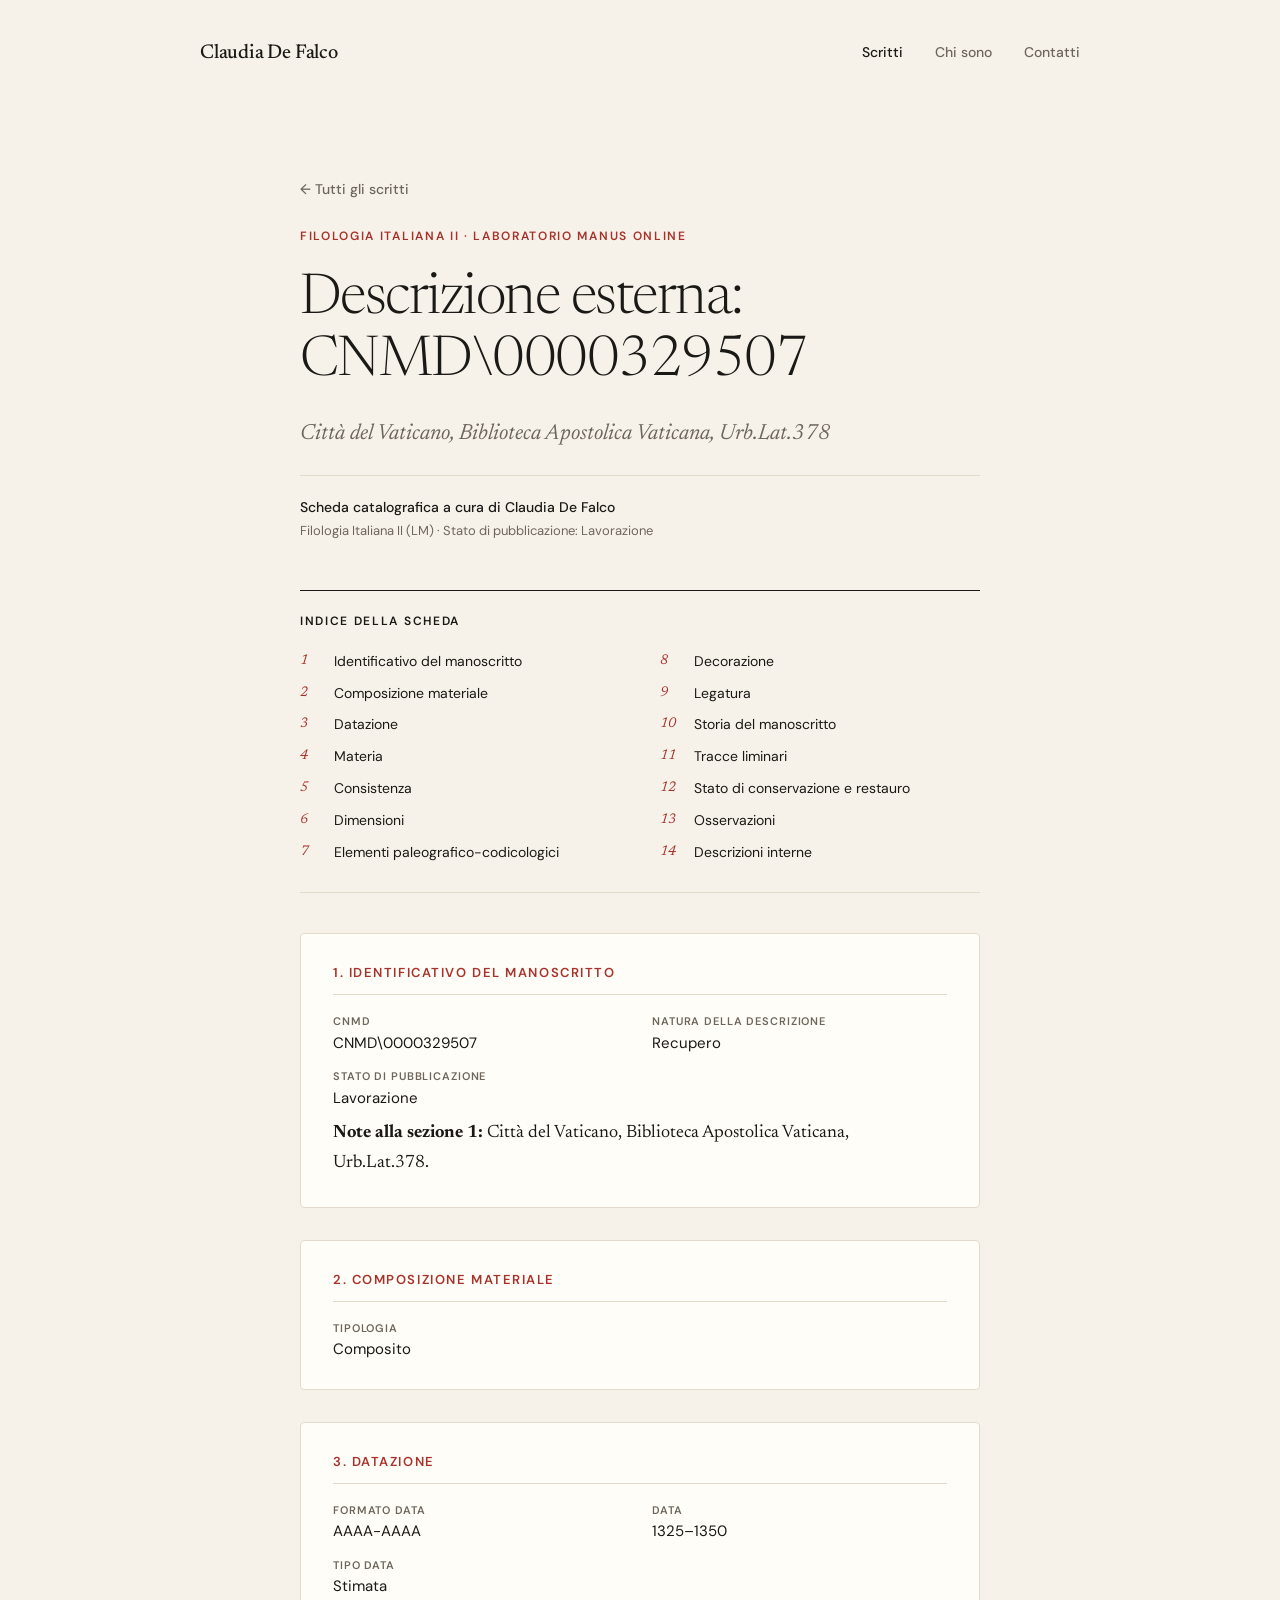
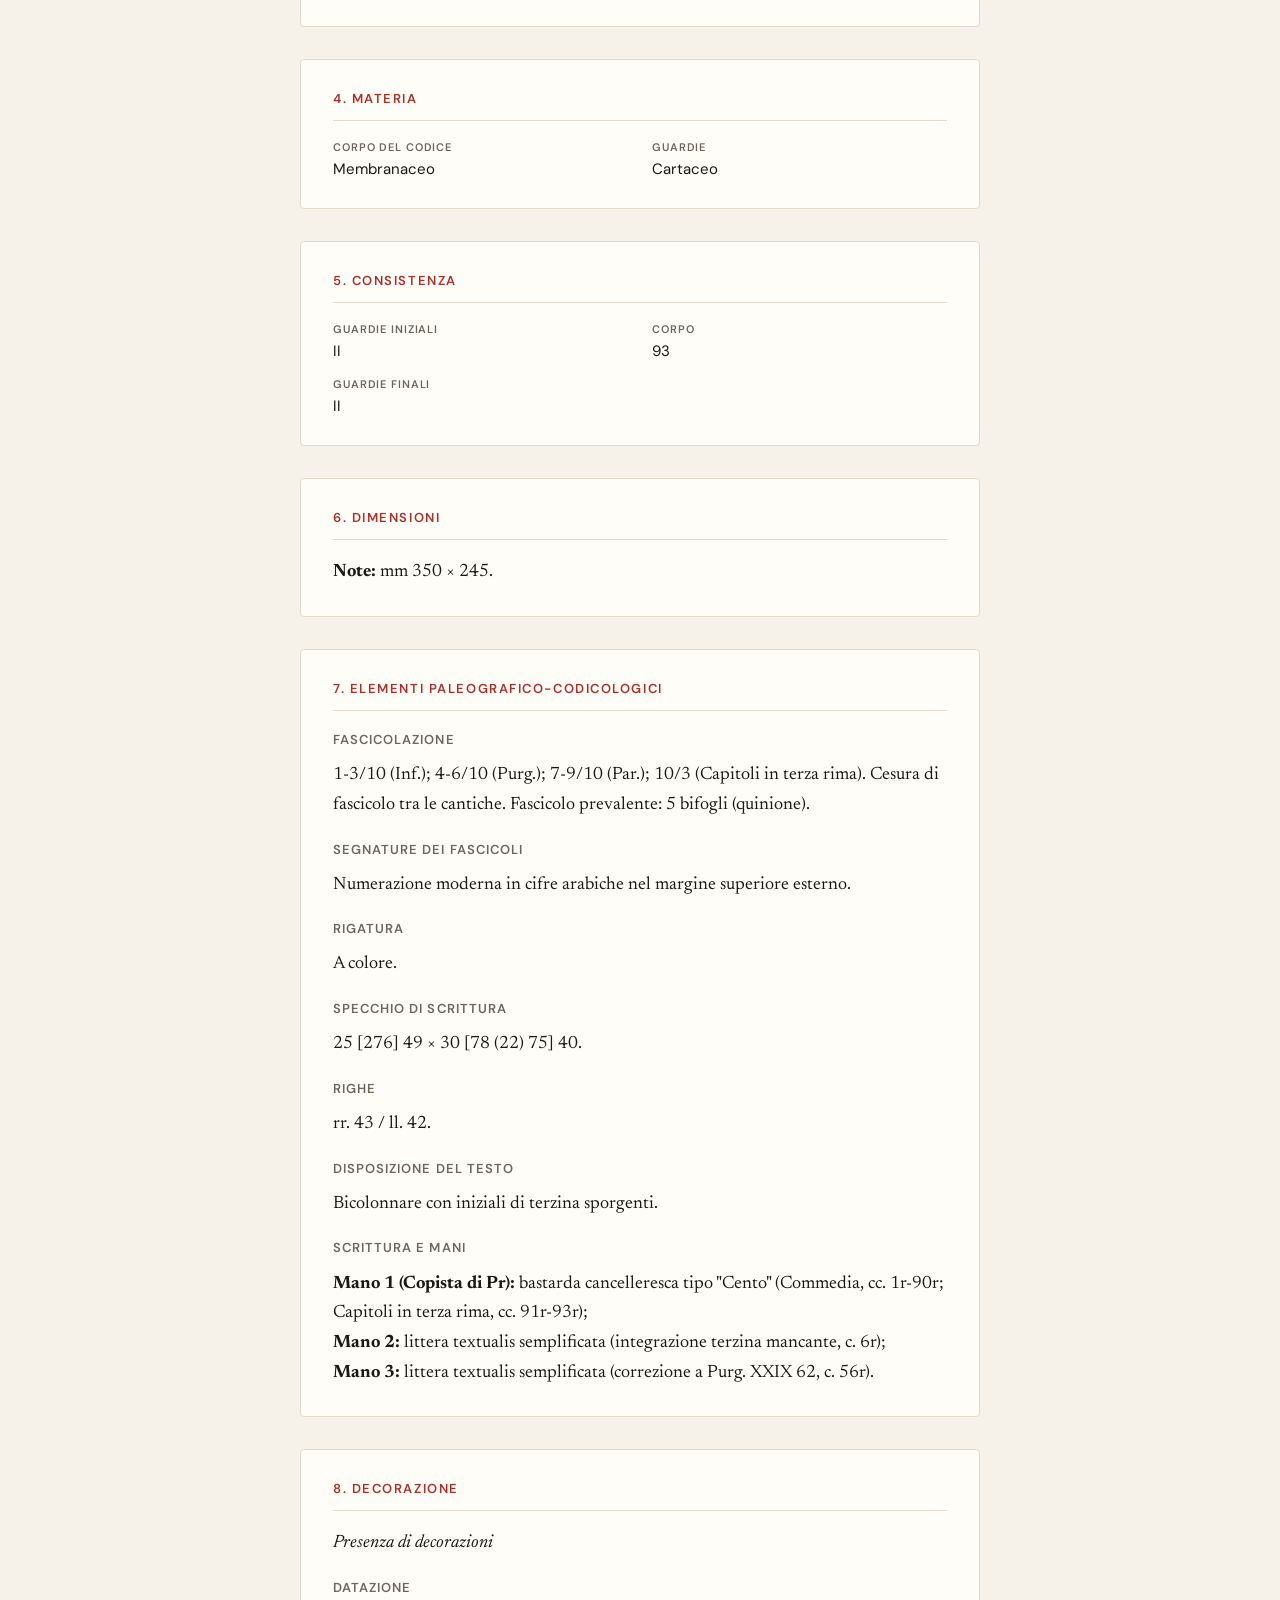
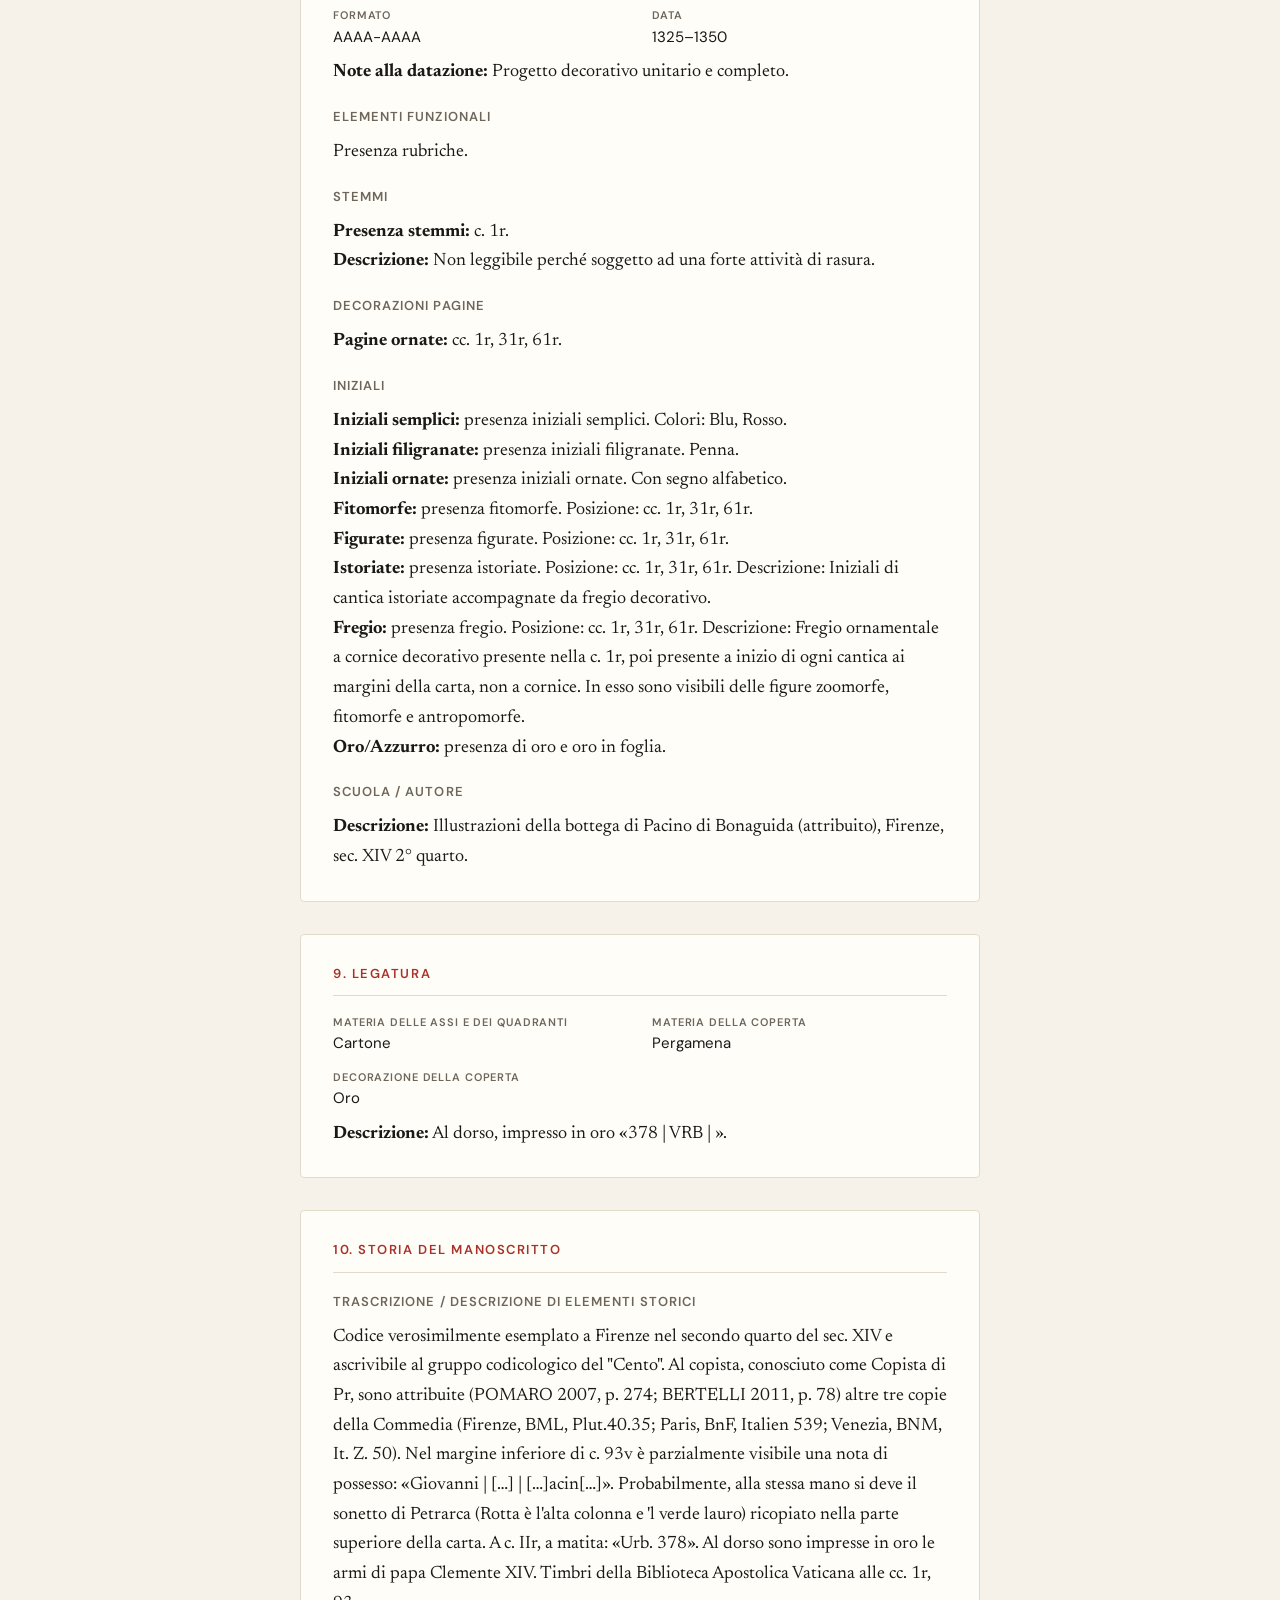
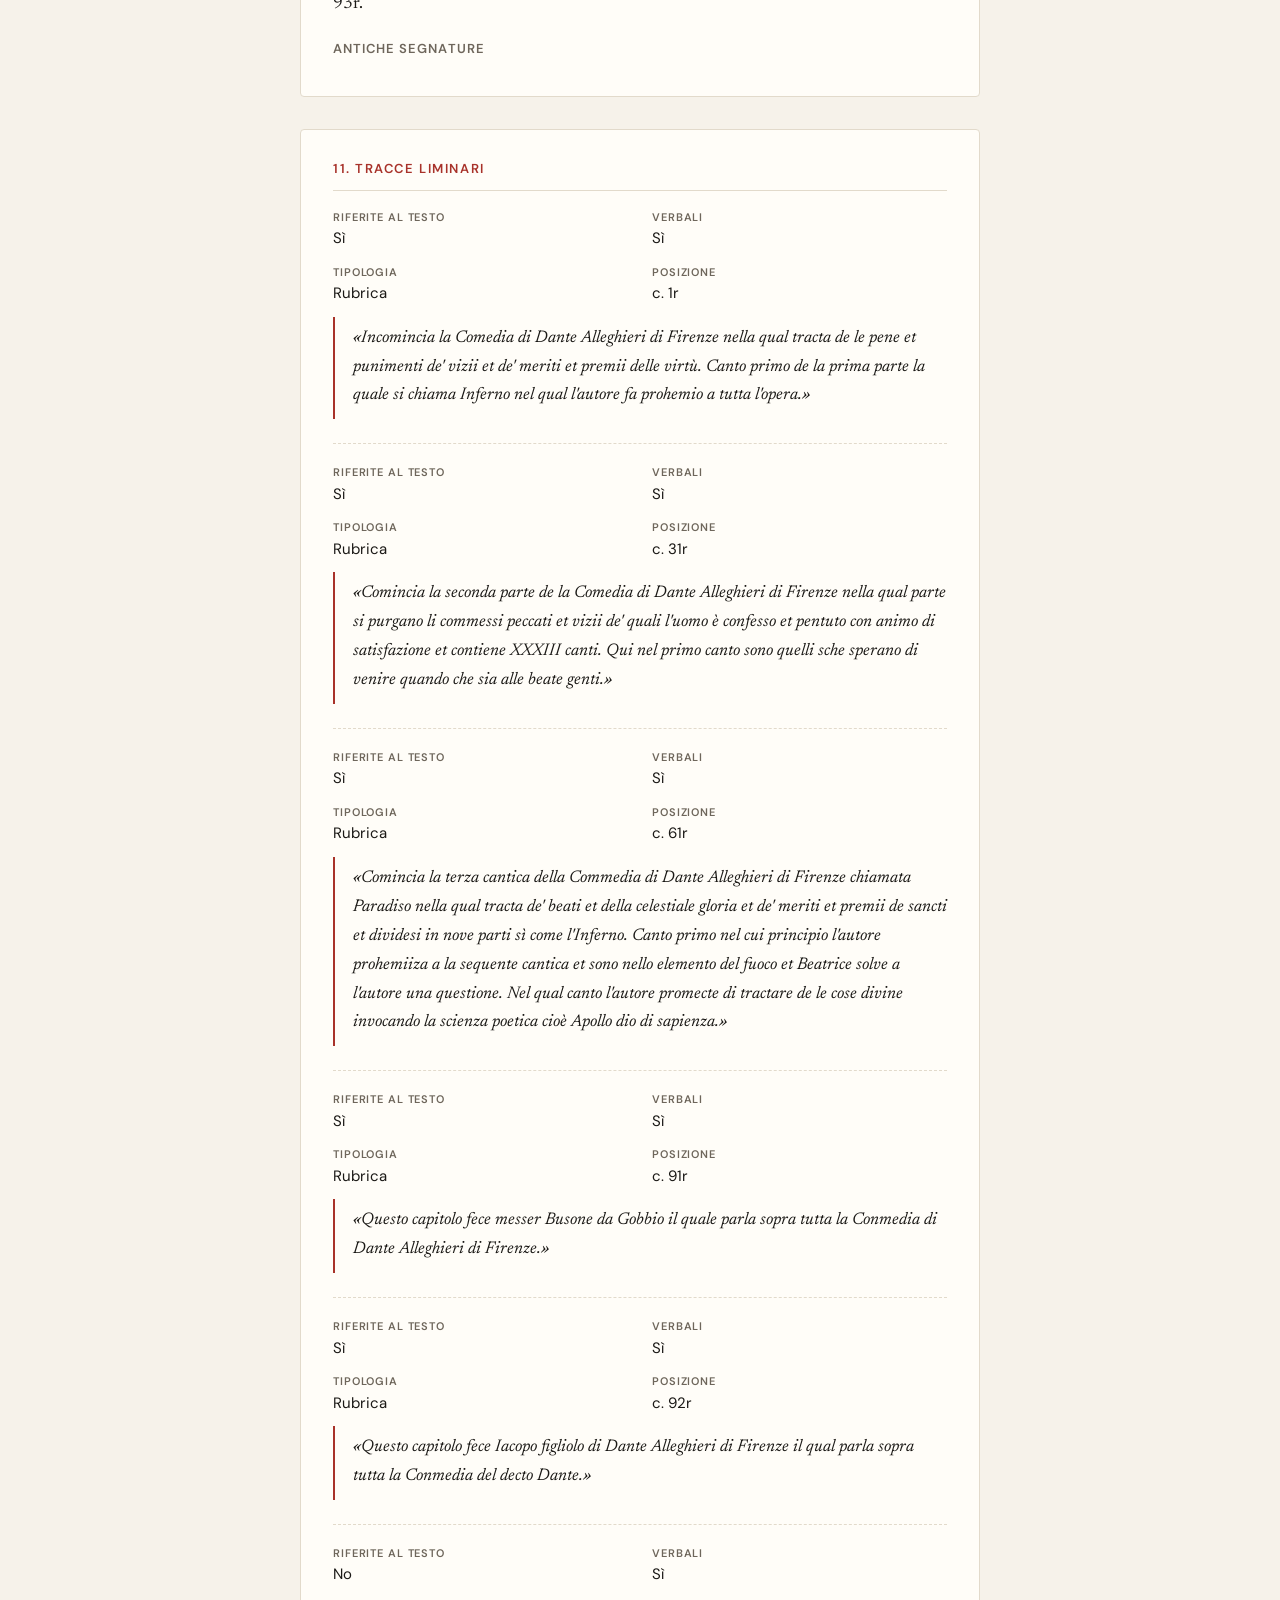
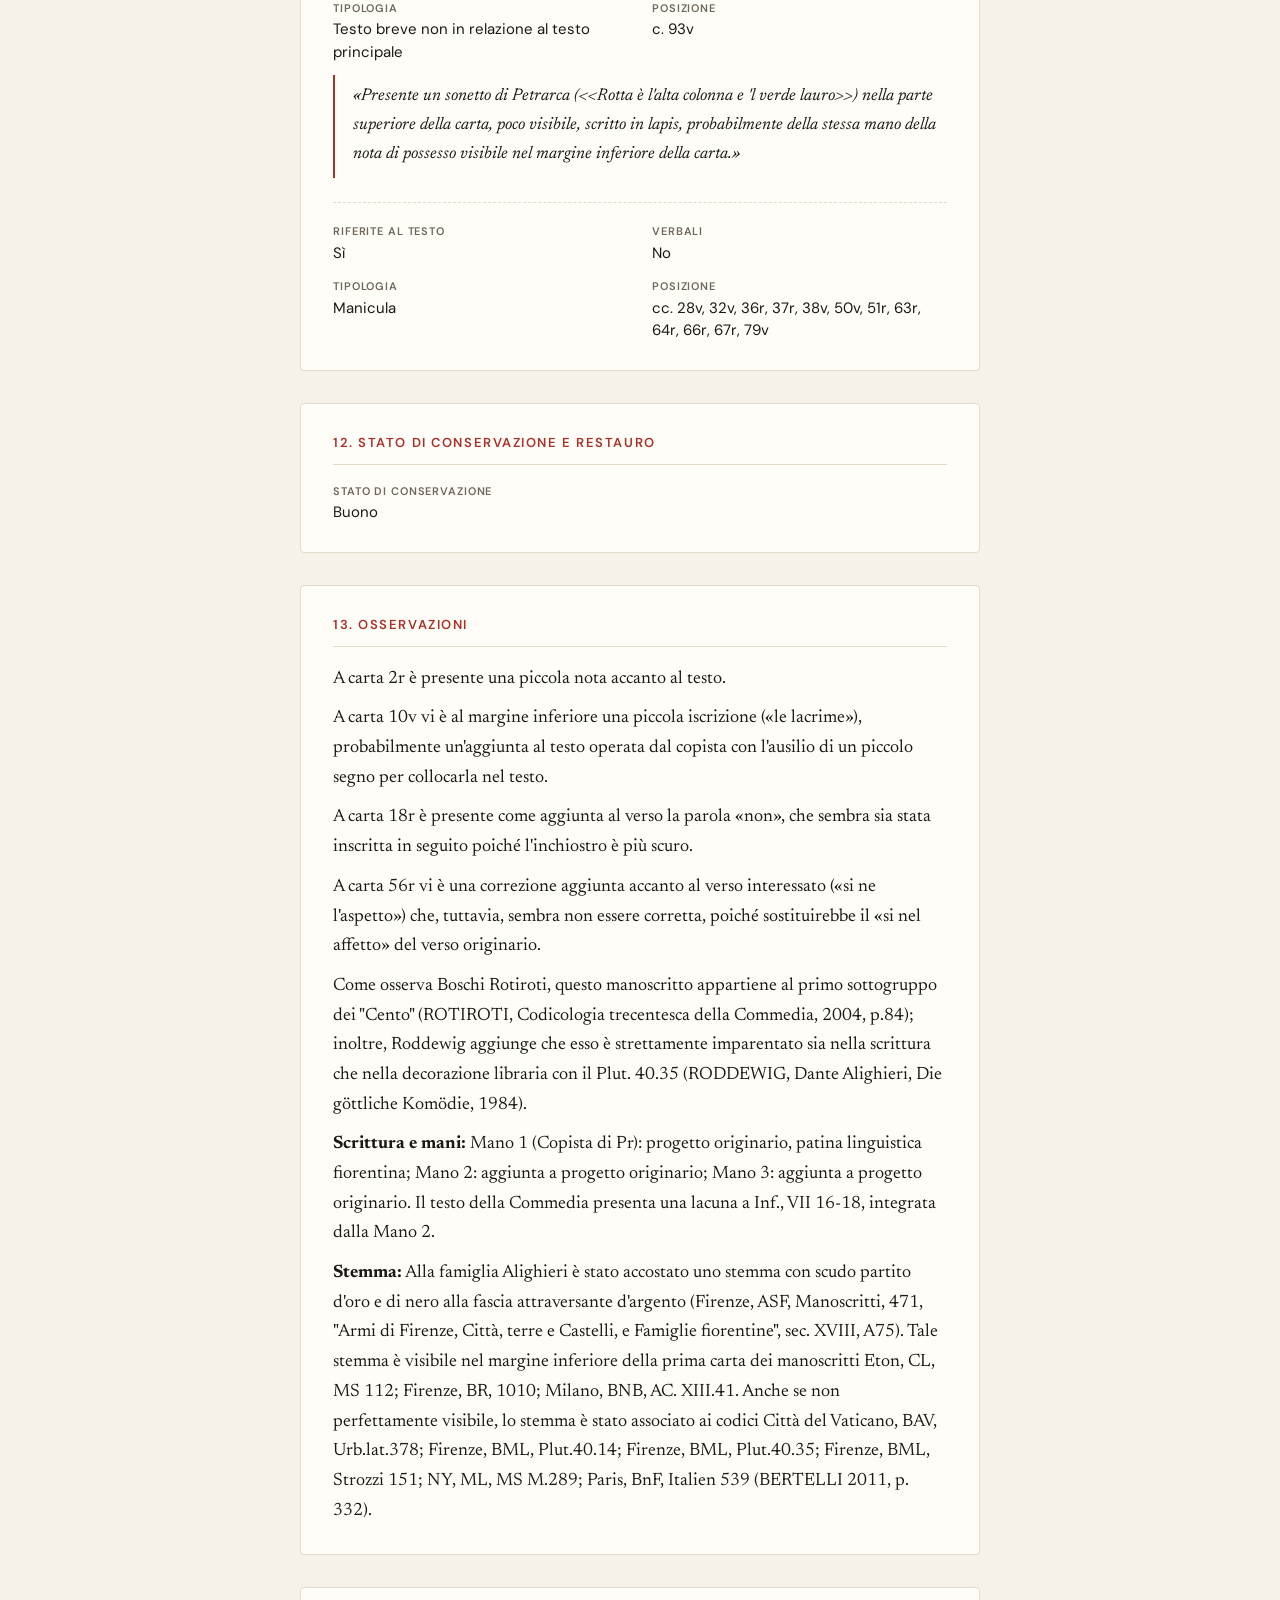
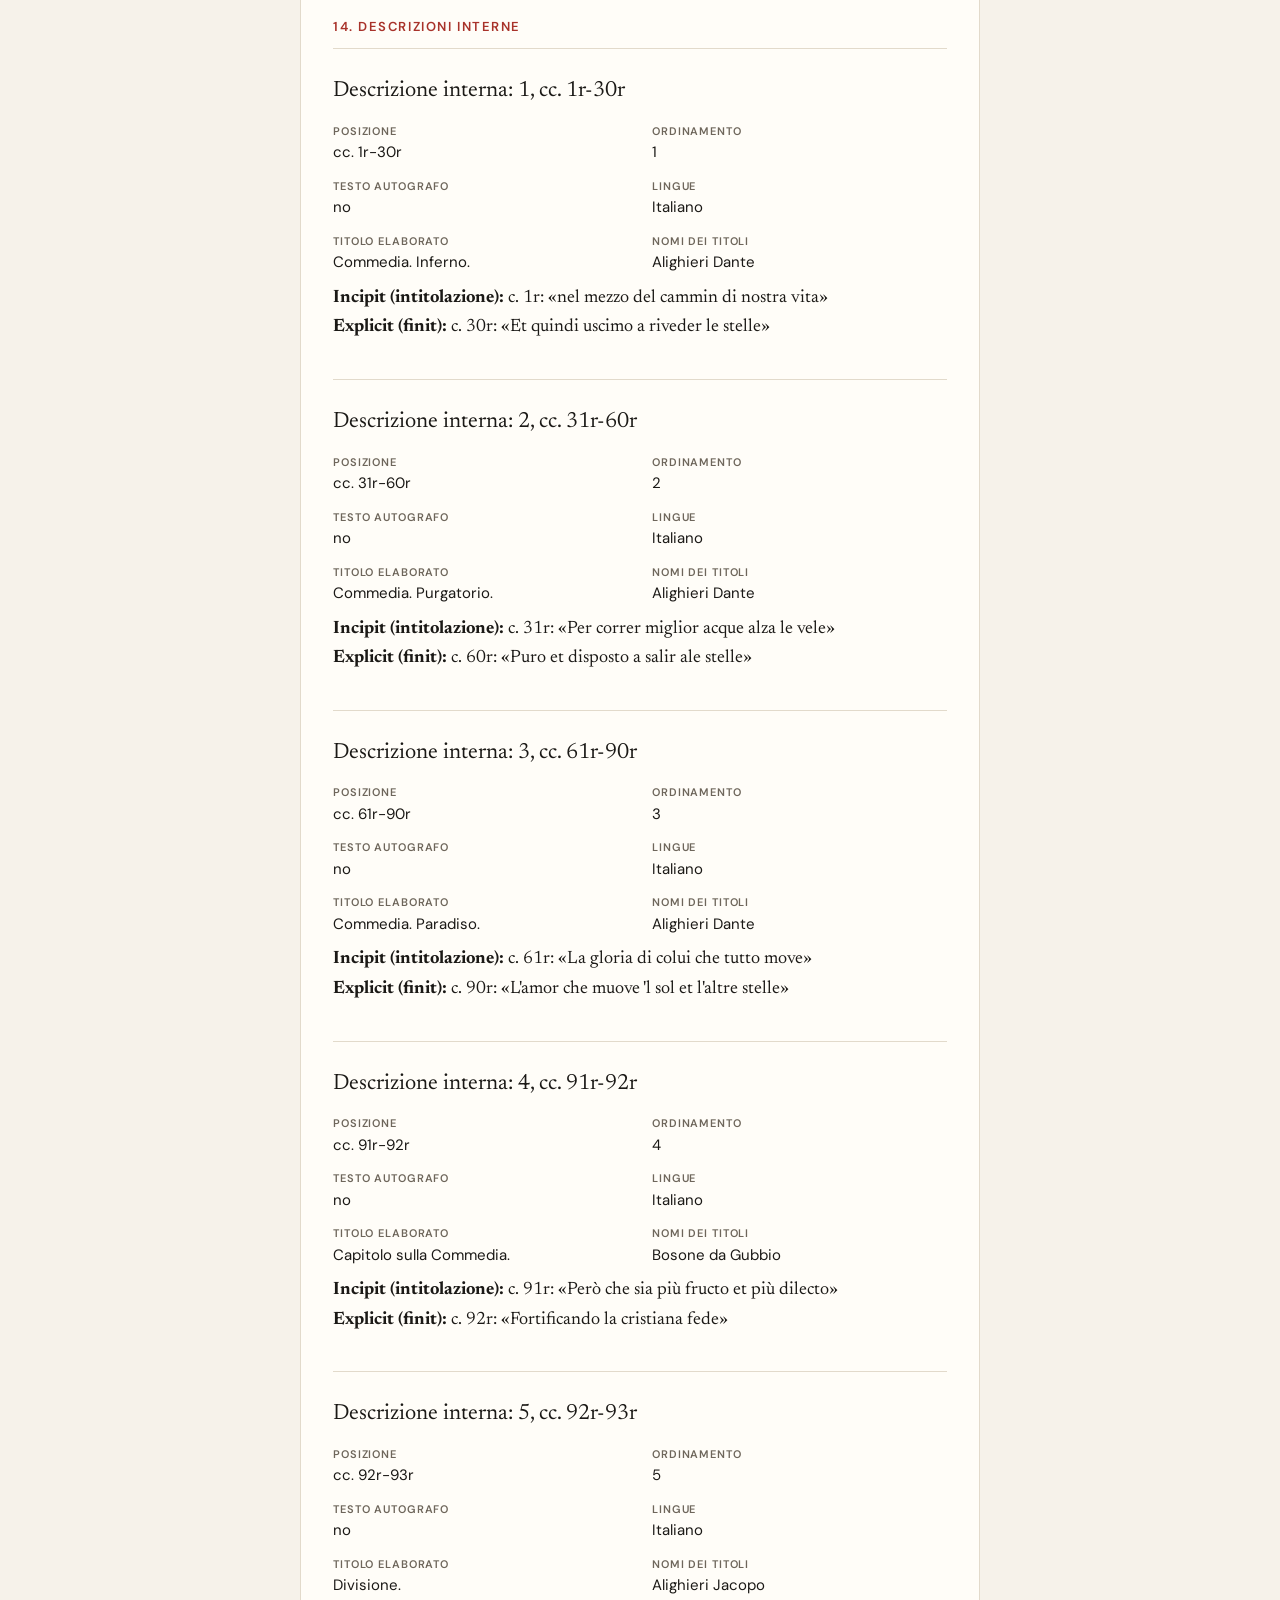
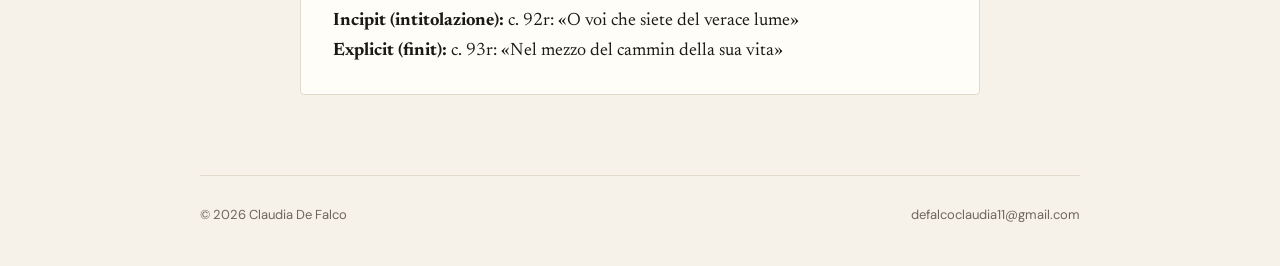
==== commit 31164282: "Add files via upload" ====
--- a/articoli/manoscritti-dante-manus/index.html
+++ b/articoli/manoscritti-dante-manus/index.html
@@ -13,7 +13,7 @@
   <link rel="icon" href="../../assets/favicon.svg" type="image/svg+xml">
   <link rel="preconnect" href="https://fonts.googleapis.com">
   <link rel="preconnect" href="https://fonts.gstatic.com" crossorigin>
-  <link href="https://fonts.googleapis.com/css2?family=DM+Sans:wght@400;500;600&family=Newsreader:ital,opsz,wght@0,6..72,300;0,6..72,400;0,6..72,500;1,6..72,300;1,6..72,400&display=swap" rel="stylesheet">
+  <link href="https://fonts.googleapis.com/css2?family=DM+Sans:wght@400;500;600&family=Newsreader:ital,opsz,wght@0,6..72,300;0,6..72,400;0,6..72,500;0,6..72,600;1,6..72,300;1,6..72,400&display=swap" rel="stylesheet">
   <link rel="stylesheet" href="../../assets/style.css">
 </head>
 <body>
@@ -41,6 +41,28 @@
         </div>
       </header>
 
+      <div class="col">
+        <nav class="toc" aria-labelledby="toc-title">
+          <p class="label" id="toc-title">Indice della scheda</p>
+          <ol>
+            <li><a href="#sec-identificativo"><span class="n">1</span>Identificativo del manoscritto</a></li>
+            <li><a href="#sec-composizione"><span class="n">2</span>Composizione materiale</a></li>
+            <li><a href="#sec-datazione"><span class="n">3</span>Datazione</a></li>
+            <li><a href="#sec-materia"><span class="n">4</span>Materia</a></li>
+            <li><a href="#sec-consistenza"><span class="n">5</span>Consistenza</a></li>
+            <li><a href="#sec-dimensioni"><span class="n">6</span>Dimensioni</a></li>
+            <li><a href="#sec-paleo"><span class="n">7</span>Elementi paleografico-codicologici</a></li>
+            <li><a href="#sec-decorazione"><span class="n">8</span>Decorazione</a></li>
+            <li><a href="#sec-legatura"><span class="n">9</span>Legatura</a></li>
+            <li><a href="#sec-storia"><span class="n">10</span>Storia del manoscritto</a></li>
+            <li><a href="#sec-tracce"><span class="n">11</span>Tracce liminari</a></li>
+            <li><a href="#sec-stato"><span class="n">12</span>Stato di conservazione e restauro</a></li>
+            <li><a href="#sec-osservazioni"><span class="n">13</span>Osservazioni</a></li>
+            <li><a href="#sec-interne"><span class="n">14</span>Descrizioni interne</a></li>
+          </ol>
+        </nav>
+      </div>
+
       <div class="col catalog-sheet">
         <!-- 1. IDENTIFICATIVO DEL MANOSCRITTO -->
         <section class="catalog-block" aria-labelledby="sec-identificativo">
@@ -251,7 +273,7 @@
           </div>
           <p class="catalog-quote">«Incomincia la Comedia di Dante Alleghieri di Firenze nella qual tracta de le pene et punimenti de' vizii et de' meriti et premii delle virtù. Canto primo de la prima parte la quale si chiama Inferno nel qual l'autore fa prohemio a tutta l'opera.»</p>
 
-          <div class="catalog-data" style="margin-top: 24px;">
+          <div class="catalog-data spaced">
             <div class="field-pair">
               <span class="term">Riferite al testo</span>
               <span class="value">Sì</span>
@@ -271,7 +293,7 @@
           </div>
           <p class="catalog-quote">«Comincia la seconda parte de la Comedia di Dante Alleghieri di Firenze nella qual parte si purgano li commessi peccati et vizii de' quali l'uomo è confesso et pentuto con animo di satisfazione et contiene XXXIII canti. Qui nel primo canto sono quelli sche sperano di venire quando che sia alle beate genti.»</p>
 
-          <div class="catalog-data" style="margin-top: 24px;">
+          <div class="catalog-data spaced">
             <div class="field-pair">
               <span class="term">Riferite al testo</span>
               <span class="value">Sì</span>
@@ -291,7 +313,7 @@
           </div>
           <p class="catalog-quote">«Comincia la terza cantica della Commedia di Dante Alleghieri di Firenze chiamata Paradiso nella qual tracta de' beati et della celestiale gloria et de' meriti et premii de sancti et dividesi in nove parti sì come l'Inferno. Canto primo nel cui principio l'autore prohemiiza a la sequente cantica et sono nello elemento del fuoco et Beatrice solve a l'autore una questione. Nel qual canto l'autore promecte di tractare de le cose divine invocando la scienza poetica cioè Apollo dio di sapienza.»</p>
 
-          <div class="catalog-data" style="margin-top: 24px;">
+          <div class="catalog-data spaced">
             <div class="field-pair">
               <span class="term">Riferite al testo</span>
               <span class="value">Sì</span>
@@ -311,7 +333,7 @@
           </div>
           <p class="catalog-quote">«Questo capitolo fece messer Busone da Gobbio il quale parla sopra tutta la Conmedia di Dante Alleghieri di Firenze.»</p>
 
-          <div class="catalog-data" style="margin-top: 24px;">
+          <div class="catalog-data spaced">
             <div class="field-pair">
               <span class="term">Riferite al testo</span>
               <span class="value">Sì</span>
@@ -331,7 +353,7 @@
           </div>
           <p class="catalog-quote">«Questo capitolo fece Iacopo figliolo di Dante Alleghieri di Firenze il qual parla sopra tutta la Conmedia del decto Dante.»</p>
 
-          <div class="catalog-data" style="margin-top: 24px;">
+          <div class="catalog-data spaced">
             <div class="field-pair">
               <span class="term">Riferite al testo</span>
               <span class="value">No</span>
@@ -351,7 +373,7 @@
           </div>
           <p class="catalog-quote">«Presente un sonetto di Petrarca (&lt;&lt;Rotta è l'alta colonna e 'l verde lauro&gt;&gt;) nella parte superiore della carta, poco visibile, scritto in lapis, probabilmente della stessa mano della nota di possesso visibile nel margine inferiore della carta.»</p>
 
-          <div class="catalog-data" style="margin-top: 24px;">
+          <div class="catalog-data spaced">
             <div class="field-pair">
               <span class="term">Riferite al testo</span>
               <span class="value">Sì</span>
@@ -427,7 +449,7 @@
           </div>
           <p class="catalog-text"><strong>Incipit (intitolazione):</strong> c. 1r: &laquo;nel mezzo del cammin di nostra vita&raquo;<br><strong>Explicit (finit):</strong> c. 30r: &laquo;Et quindi uscimo a riveder le stelle&raquo;</p>
 
-          <h3 style="margin-top: 36px; padding-top: 24px; border-top: 1px solid var(--rule);">Descrizione interna: 2, cc. 31r-60r</h3>
+          <h3 class="catalog-sub">Descrizione interna: 2, cc. 31r-60r</h3>
           <div class="catalog-data">
             <div class="field-pair">
               <span class="term">Posizione</span>
@@ -456,7 +478,7 @@
           </div>
           <p class="catalog-text"><strong>Incipit (intitolazione):</strong> c. 31r: &laquo;Per correr miglior acque alza le vele&raquo;<br><strong>Explicit (finit):</strong> c. 60r: &laquo;Puro et disposto a salir ale stelle&raquo;</p>
 
-          <h3 style="margin-top: 36px; padding-top: 24px; border-top: 1px solid var(--rule);">Descrizione interna: 3, cc. 61r-90r</h3>
+          <h3 class="catalog-sub">Descrizione interna: 3, cc. 61r-90r</h3>
           <div class="catalog-data">
             <div class="field-pair">
               <span class="term">Posizione</span>
@@ -485,7 +507,7 @@
           </div>
           <p class="catalog-text"><strong>Incipit (intitolazione):</strong> c. 61r: &laquo;La gloria di colui che tutto move&raquo;<br><strong>Explicit (finit):</strong> c. 90r: &laquo;L'amor che muove 'l sol et l'altre stelle&raquo;</p>
 
-          <h3 style="margin-top: 36px; padding-top: 24px; border-top: 1px solid var(--rule);">Descrizione interna: 4, cc. 91r-92r</h3>
+          <h3 class="catalog-sub">Descrizione interna: 4, cc. 91r-92r</h3>
           <div class="catalog-data">
             <div class="field-pair">
               <span class="term">Posizione</span>
@@ -514,7 +536,7 @@
           </div>
           <p class="catalog-text"><strong>Incipit (intitolazione):</strong> c. 91r: &laquo;Però che sia più fructo et più dilecto&raquo;<br><strong>Explicit (finit):</strong> c. 92r: &laquo;Fortificando la cristiana fede&raquo;</p>
 
-          <h3 style="margin-top: 36px; padding-top: 24px; border-top: 1px solid var(--rule);">Descrizione interna: 5, cc. 92r-93r</h3>
+          <h3 class="catalog-sub">Descrizione interna: 5, cc. 92r-93r</h3>
           <div class="catalog-data">
             <div class="field-pair">
               <span class="term">Posizione</span>
--- a/assets/style.css
+++ b/assets/style.css
@@ -73,53 +73,12 @@
 .card .cover img { width: 100%; height: 100%; object-fit: cover; }
 .card:hover .cover { transform: translateY(-4px) rotate(-.6deg); box-shadow: 0 26px 44px -10px rgba(26, 20, 13, .28); }
 .card .body { display: grid; gap: 18px; }
-.card h2 { font-weight: 400; font-size: clamp(30px, 3.6vw, 40px); line-height: 1.15; letter-spacing: -.02em; margin: 0; }
+.card h2, .card h3 { font-weight: 400; font-size: clamp(30px, 3.6vw, 40px); line-height: 1.15; letter-spacing: -.02em; margin: 0; }
 .card p { margin: 0; font-size: 19px; line-height: 1.58; color: var(--muted); }
 .meta { font-family: var(--sans); font-size: 14px; color: var(--muted); display: flex; flex-wrap: wrap; gap: 8px 20px; }
 .more { font-family: var(--sans); font-weight: 600; font-size: 15px; color: var(--accent); }
 .more .arrow { display: inline-block; transition: transform .25s; }
 .card:hover .more .arrow { transform: translateX(4px); }
-.card + .card { margin-top: 64px; padding-top: 64px; border-top: 1px solid var(--rule); }
-.card.no-cover { display: block; }
-.card.no-cover .body { max-width: 720px; }
-
-/* Codicological and metadata sheet */
-.spec-box {
-  background: var(--surface);
-  border: 1px solid var(--rule);
-  border-radius: 6px;
-  padding: 28px 32px;
-  margin: 32px 0 48px;
-}
-.spec-box .label {
-  color: var(--accent);
-  margin-bottom: 20px;
-}
-.spec-grid {
-  display: grid;
-  grid-template-columns: repeat(auto-fit, minmax(260px, 1fr));
-  gap: 18px 28px;
-  font-family: var(--sans);
-  font-size: 14px;
-  line-height: 1.5;
-}
-.spec-item {
-  display: flex;
-  flex-direction: column;
-  gap: 4px;
-}
-.spec-item .dt {
-  color: var(--muted);
-  font-size: 11px;
-  text-transform: uppercase;
-  letter-spacing: .08em;
-  font-weight: 600;
-}
-.spec-item .dd {
-  color: var(--ink);
-  font-weight: 500;
-  margin: 0;
-}
 
 /* About */
 .about { display: grid; grid-template-columns: 1fr 240px; gap: 64px; }
@@ -169,29 +128,6 @@
 .pages .band a:hover { transform: translateY(-4px); }
 .pages .band img { width: 100%; aspect-ratio: 696 / 1100; object-fit: cover; }
 .pages figcaption { font-family: var(--sans); font-size: 13px; color: var(--muted); margin-top: 12px; }
-
-/* Visual hero & Folio navigation cards */
-.visual-hero { padding-bottom: 48px; }
-.visual-wrap {
-  max-width: 440px; margin: 0 auto; border-radius: 4px; overflow: hidden;
-  box-shadow: 0 20px 40px -10px rgba(26, 20, 13, .22);
-}
-.visual-wrap img { width: 100%; height: auto; display: block; }
-.visual-hero figcaption { font-family: var(--sans); font-size: 13px; color: var(--muted); margin-top: 14px; text-align: center; }
-
-.folio-strip {
-  display: grid; grid-template-columns: repeat(2, 1fr); gap: 16px; margin: 28px 0 36px;
-}
-.folio-card {
-  background: var(--surface); border: 1px solid var(--rule); border-radius: 4px;
-  padding: 18px 22px; text-decoration: none; display: flex; flex-direction: column; gap: 4px;
-  transition: transform .2s, border-color .2s;
-}
-.folio-card:hover { transform: translateY(-2px); border-color: var(--accent); }
-.folio-card .tag { font-family: var(--sans); font-size: 11px; font-weight: 600; text-transform: uppercase; letter-spacing: .08em; color: var(--accent); }
-.folio-card .name { font-family: var(--serif); font-size: 19px; line-height: 1.3; color: var(--ink); margin: 0; }
-.folio-card .desc { font-family: var(--sans); font-size: 13px; color: var(--muted); margin: 0; }
-.folio-card .ext { font-family: var(--sans); font-size: 12px; color: var(--accent); font-weight: 600; margin-top: 4px; }
 
 .prose { padding-bottom: 64px; }
 .prose p { margin: 0 0 24px; }
@@ -244,7 +180,6 @@
   .prose h2 { font-size: 27px; margin-top: 44px; }
   .prose blockquote p { font-size: 24px; }
   .download { padding: 24px; }
-  .folio-strip { grid-template-columns: 1fr; }
 }
 @media (max-width: 420px) {
   .nav a:nth-child(1) { display: none; }
@@ -290,3 +225,69 @@
   margin: 12px 0; color: var(--ink); font-size: 17px;
 }
 
+
+/* ------------------------------------------------------------------
+   Home: elenco lavori con separatori numerati e copertine tipografiche
+   ------------------------------------------------------------------ */
+.section-head.strong { border-bottom-color: var(--ink); }
+.section-head .count { letter-spacing: .06em; }
+.entries { display: grid; }
+.entry-sep { display: flex; align-items: center; gap: 16px; padding: 56px 0 32px; }
+.entry:first-child .entry-sep { padding-top: 24px; }
+.entry-sep .n { font-family: var(--serif); font-style: italic; font-size: 22px; color: var(--accent); white-space: nowrap; }
+.entry-sep .line { flex: 1; height: 1px; background: var(--rule); }
+.entry-sep .kind { font-family: var(--sans); font-weight: 600; font-size: 11px; letter-spacing: .12em; text-transform: uppercase; color: var(--muted); text-align: right; }
+
+/* Copertina tipografica (senza immagini): colori per famiglia di lavori */
+.type-cover {
+  --tc-bg: #1D2742; --tc-gold: #CFA75E; --tc-cream: #EFE6D2;
+  background: var(--tc-bg); color: var(--tc-cream);
+  display: flex; flex-direction: column; align-items: center; justify-content: center; gap: 14px;
+  padding: 28px 22px; text-align: center; position: relative;
+}
+.type-cover::before {
+  content: ""; position: absolute; inset: 10px; border: 1px solid var(--tc-gold); opacity: .8; pointer-events: none;
+}
+.type-cover.tc-bordeaux { --tc-bg: #5E1F31; --tc-gold: #D9A55B; --tc-cream: #F3E6CF; }
+.type-cover.tc-notte    { --tc-bg: #1D2742; --tc-gold: #CFA75E; --tc-cream: #EFE6D2; }
+.type-cover.tc-bosco    { --tc-bg: #2F4A34; --tc-gold: #D2B46A; --tc-cream: #EEE8D6; }
+.tc-kicker { font-family: var(--sans); font-weight: 600; font-size: 9px; letter-spacing: .16em; text-transform: uppercase; color: var(--tc-gold); }
+.tc-author { font-family: var(--serif); font-style: italic; font-size: 19px; line-height: 1.25; }
+.tc-title  { font-family: var(--serif); font-weight: 600; font-size: 27px; line-height: 1.12; color: var(--tc-gold); }
+.tc-sub    { font-family: var(--serif); font-style: italic; font-size: 13px; line-height: 1.35; opacity: .9; }
+.tc-initial {
+  font-family: var(--serif); font-weight: 600; font-size: 84px; line-height: 1; color: var(--tc-gold);
+  width: 116px; height: 116px; display: grid; place-items: center;
+  background: #3B55A0; outline: 3px solid var(--tc-gold); outline-offset: -9px;
+}
+.about-text { display: grid; gap: 18px; }
+.card h3 { font-size: clamp(26px, 3vw, 34px); line-height: 1.18; }
+
+/* Fascia per immagini orizzontali (slide): 2 colonne, su mobile 1 */
+.pages .band.wide { grid-template-columns: repeat(2, 1fr); }
+.pages .band.wide img { aspect-ratio: 16 / 9; }
+
+/* Indice della pagina (es. scheda di catalogo) */
+.toc {
+  border-top: 1px solid var(--ink); border-bottom: 1px solid var(--rule);
+  padding: 20px 0 24px; margin: 0 0 40px;
+}
+.toc .label { margin-bottom: 14px; }
+.toc ol { list-style: none; margin: 0; padding: 0; columns: 2; column-gap: 40px; }
+.toc li { break-inside: avoid; padding: 4px 0; }
+.toc a { font-family: var(--sans); font-size: 14px; color: var(--ink); text-decoration: none; display: flex; gap: 10px; }
+.toc a:hover { color: var(--accent); }
+.toc .n { font-family: var(--serif); font-style: italic; color: var(--accent); min-width: 24px; }
+.catalog-block { scroll-margin-top: 24px; }
+.catalog-block h3.catalog-sub { margin-top: 36px; padding-top: 24px; border-top: 1px solid var(--rule); }
+
+@media (max-width: 760px) {
+  .entry-sep { padding: 44px 0 24px; gap: 12px; }
+  .entry-sep { flex-wrap: wrap; row-gap: 6px; }
+  .entry-sep .kind { flex-basis: 100%; order: 3; text-align: left; font-size: 10px; letter-spacing: .1em; }
+  .type-cover { width: 62%; max-width: 240px; }
+  .pages .band.wide { grid-template-columns: 1fr; }
+  .toc ol { columns: 1; }
+}
+.catalog-data.spaced { margin-top: 24px; padding-top: 20px; border-top: 1px dashed var(--rule); }
+.not-found { min-height: 70vh; align-content: center; }
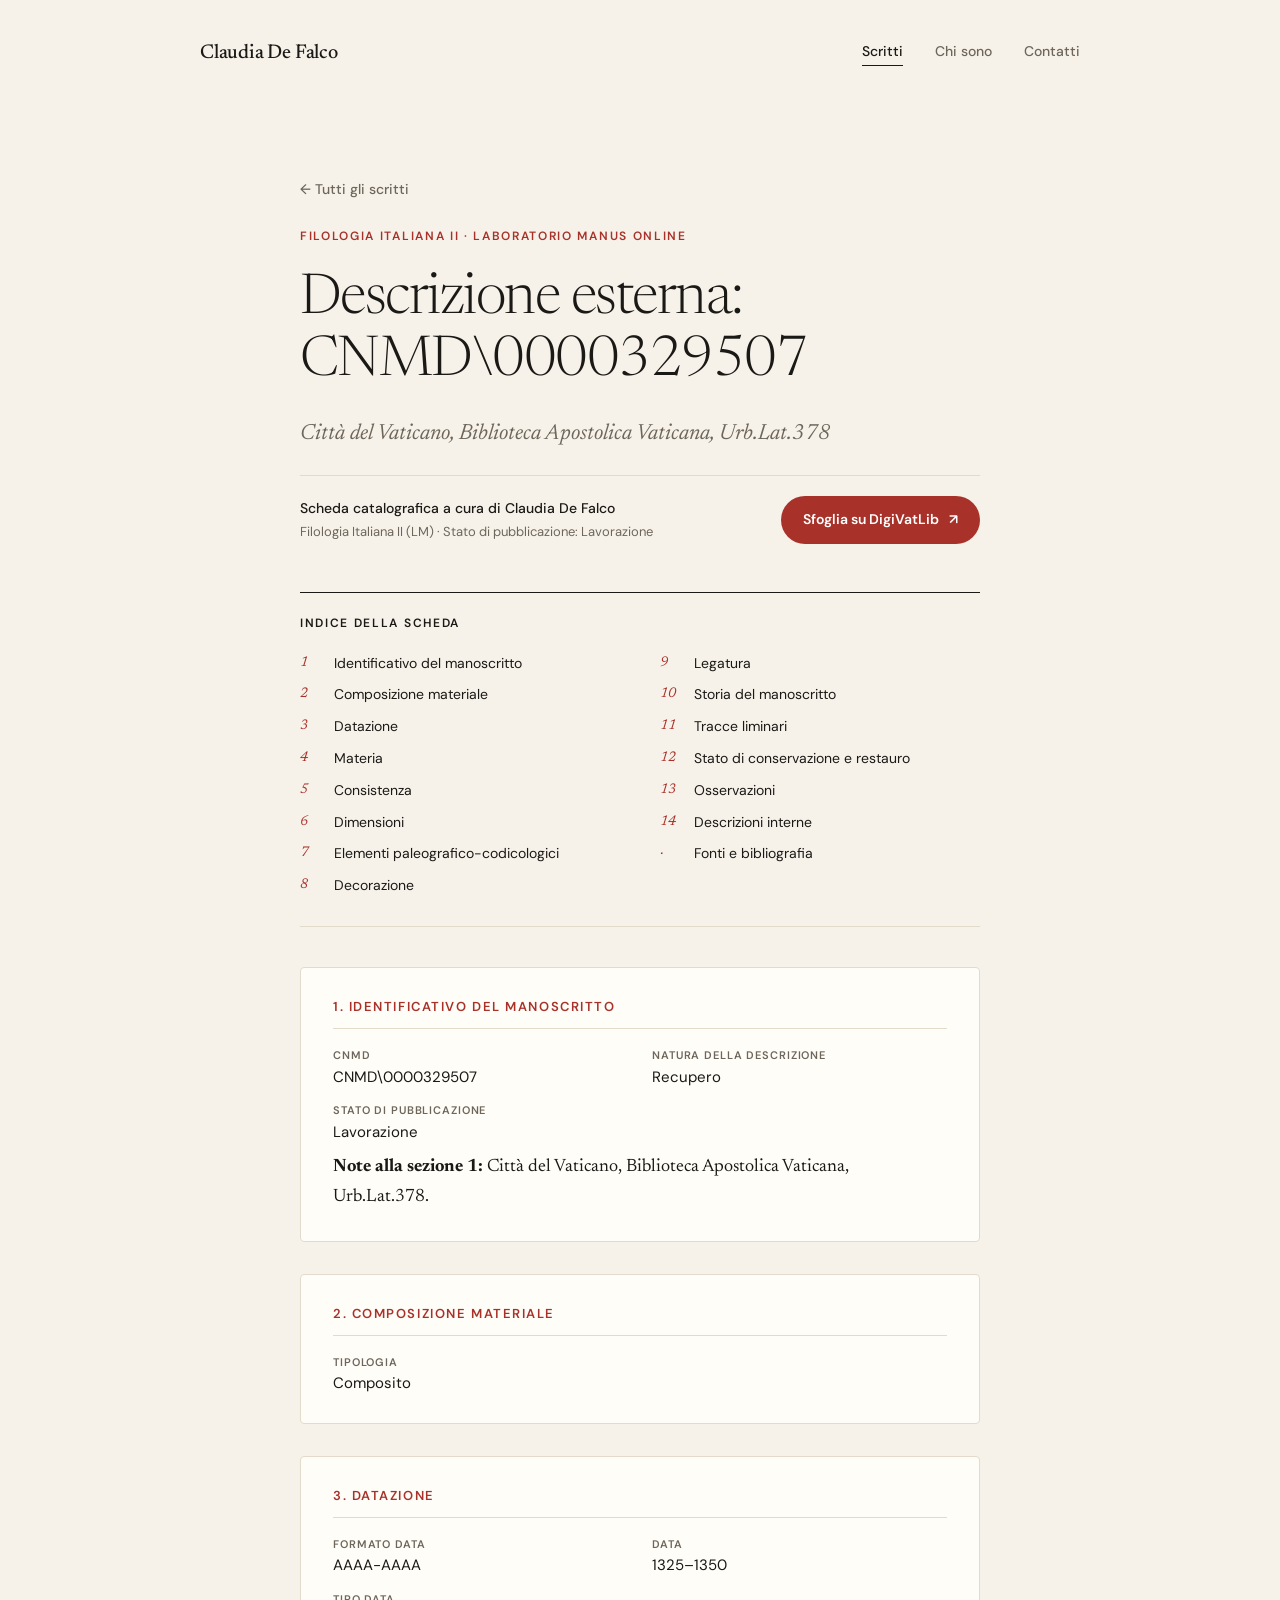
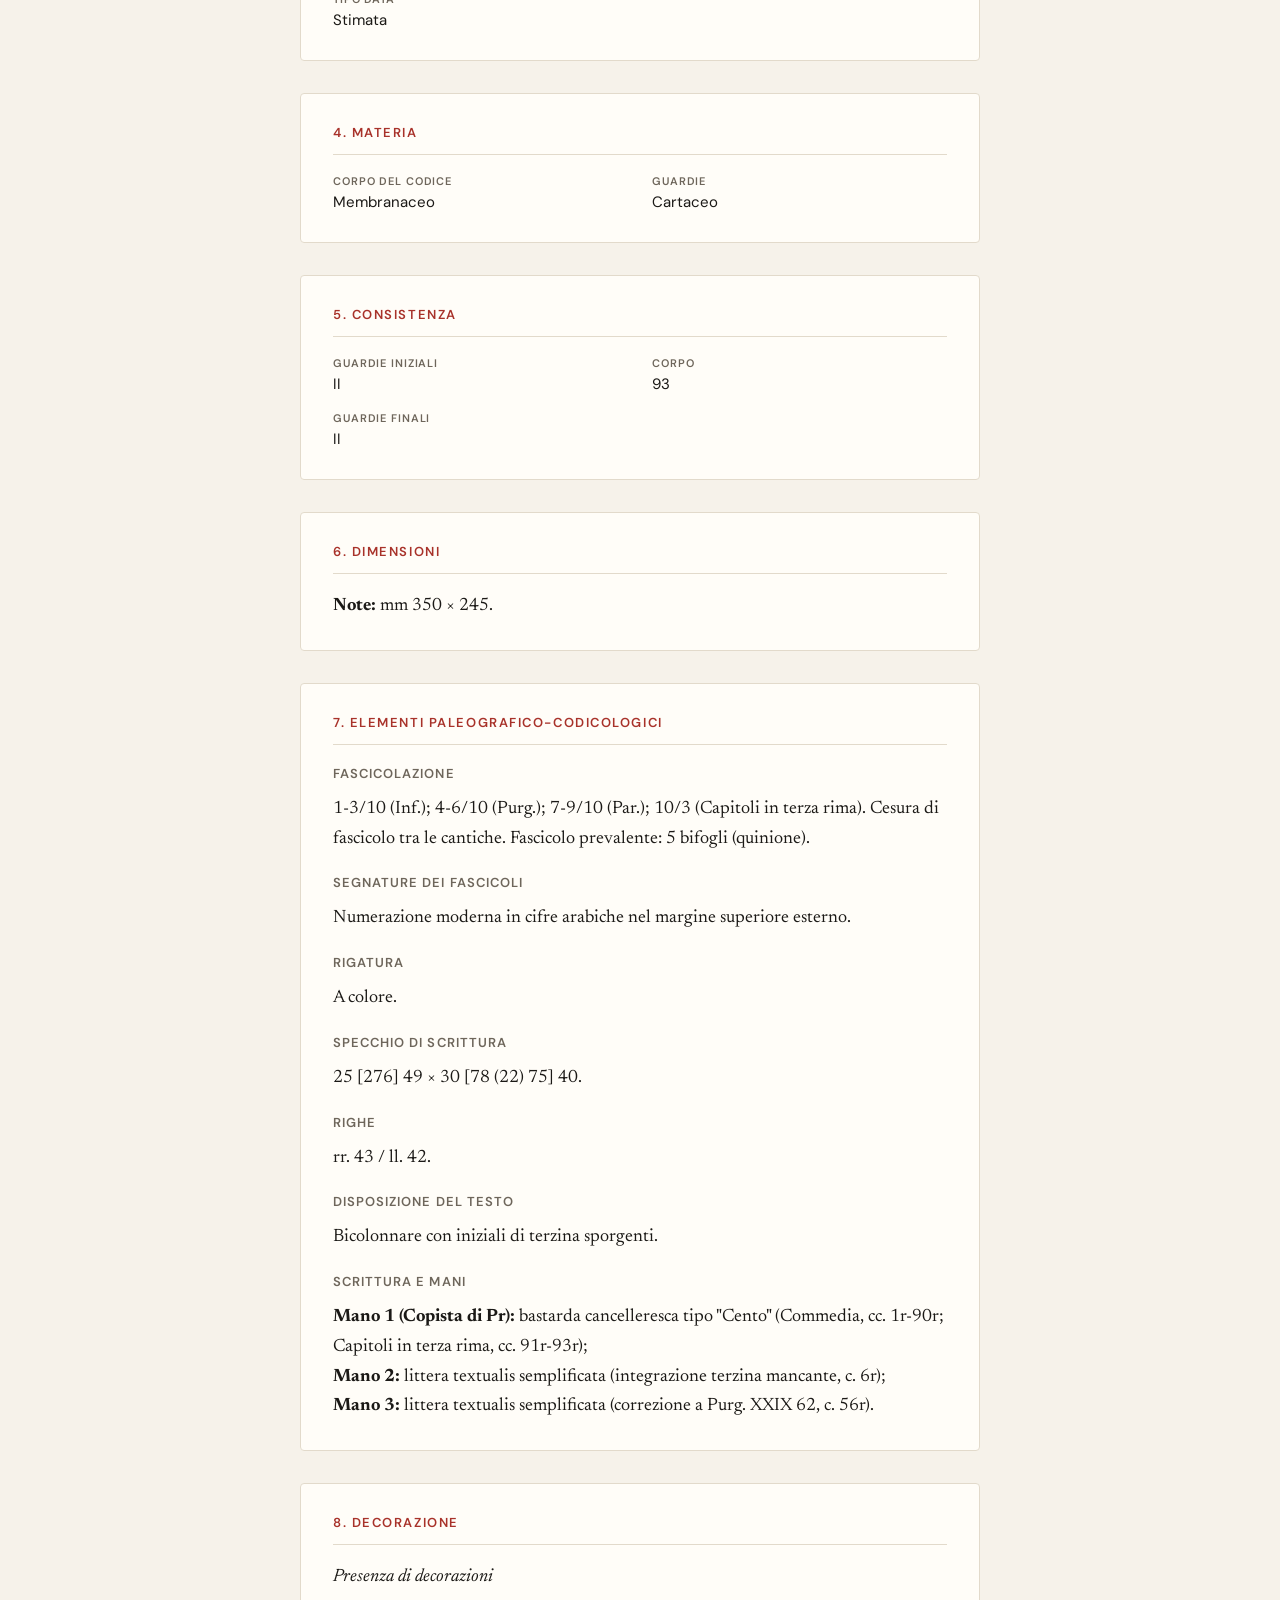
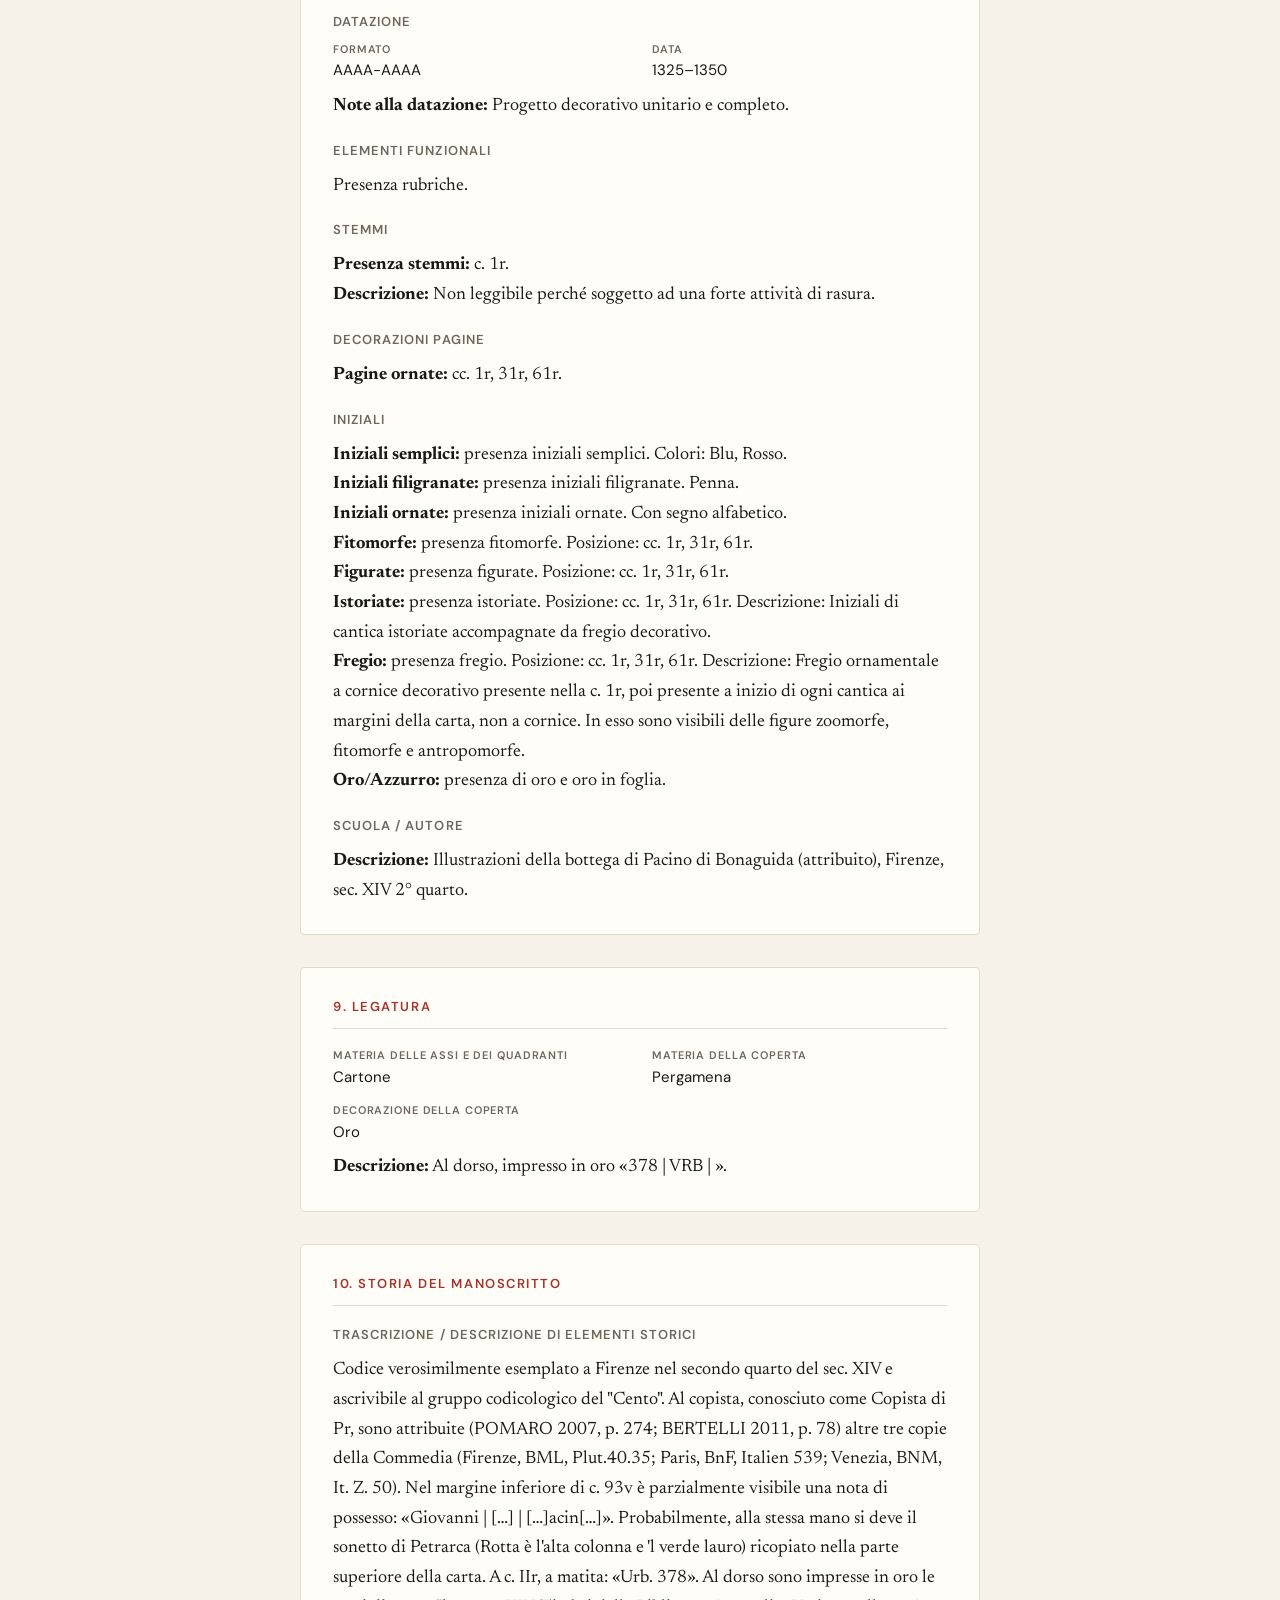
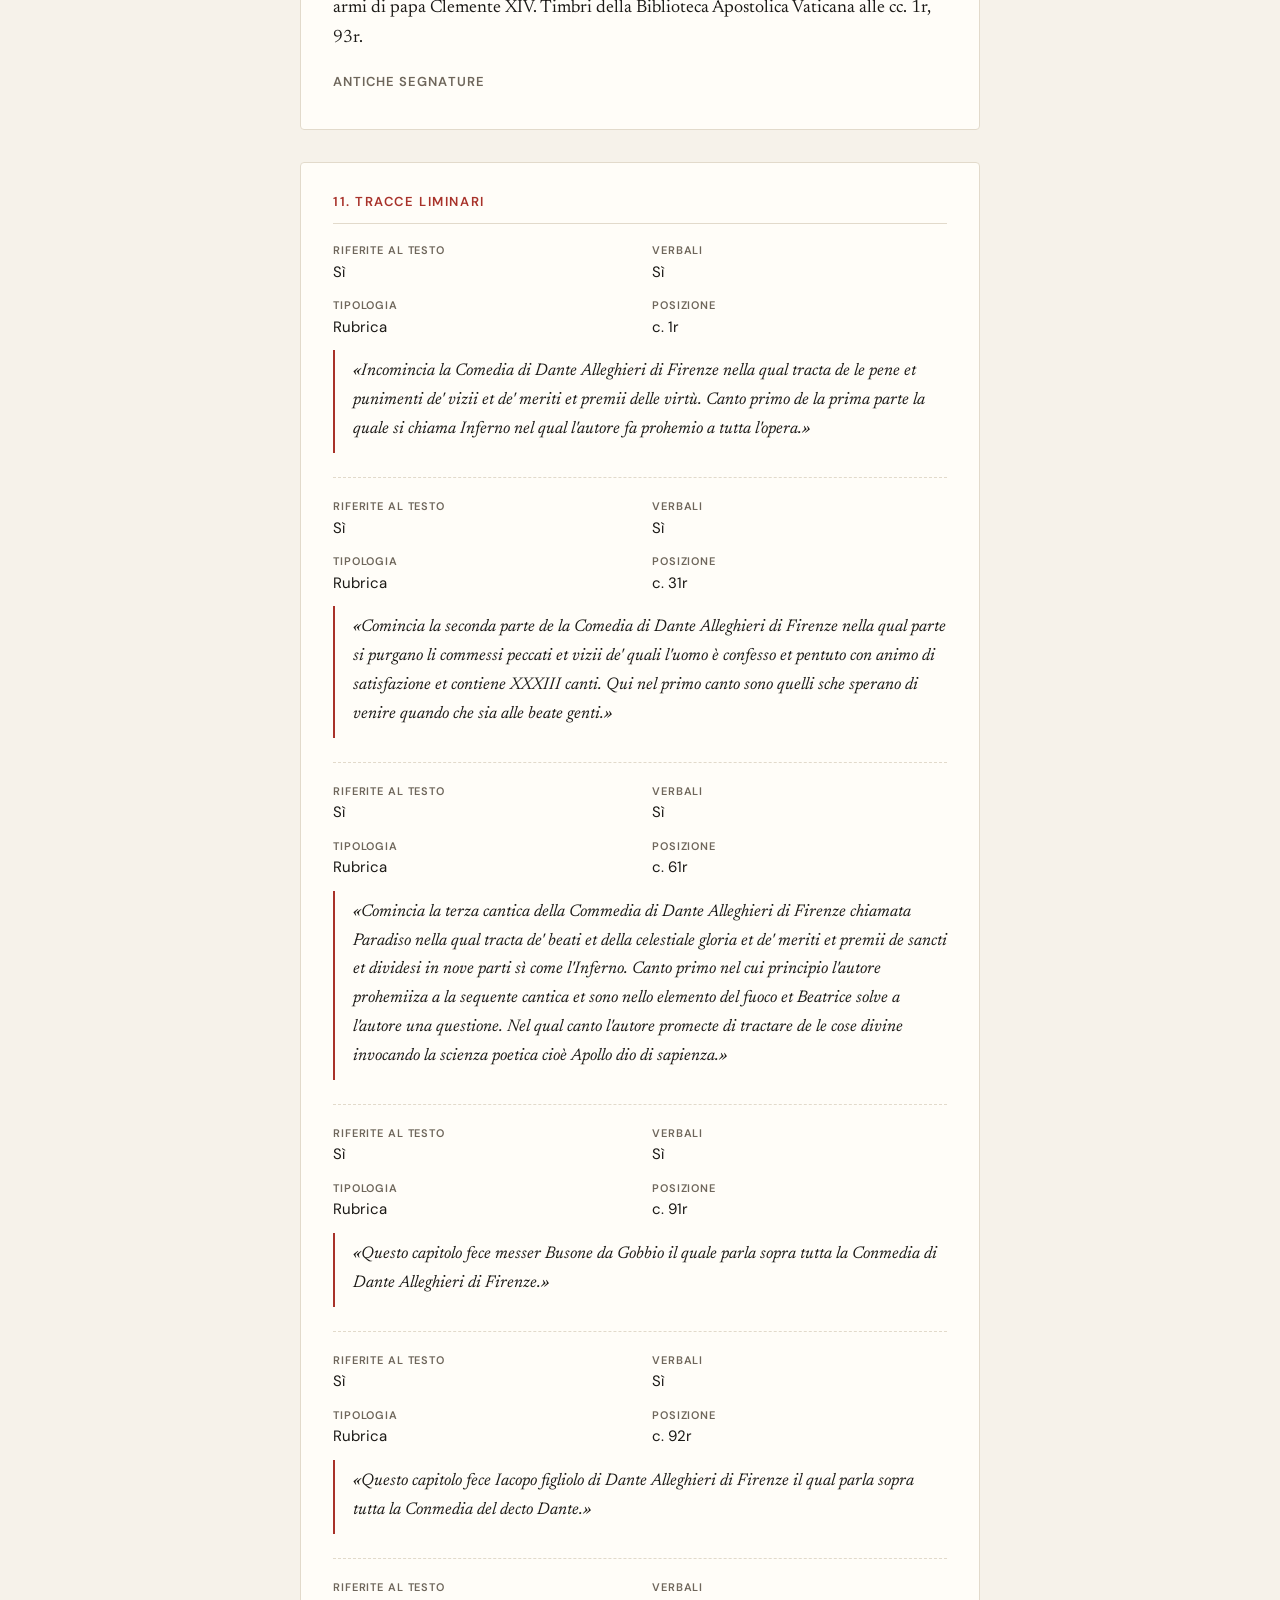
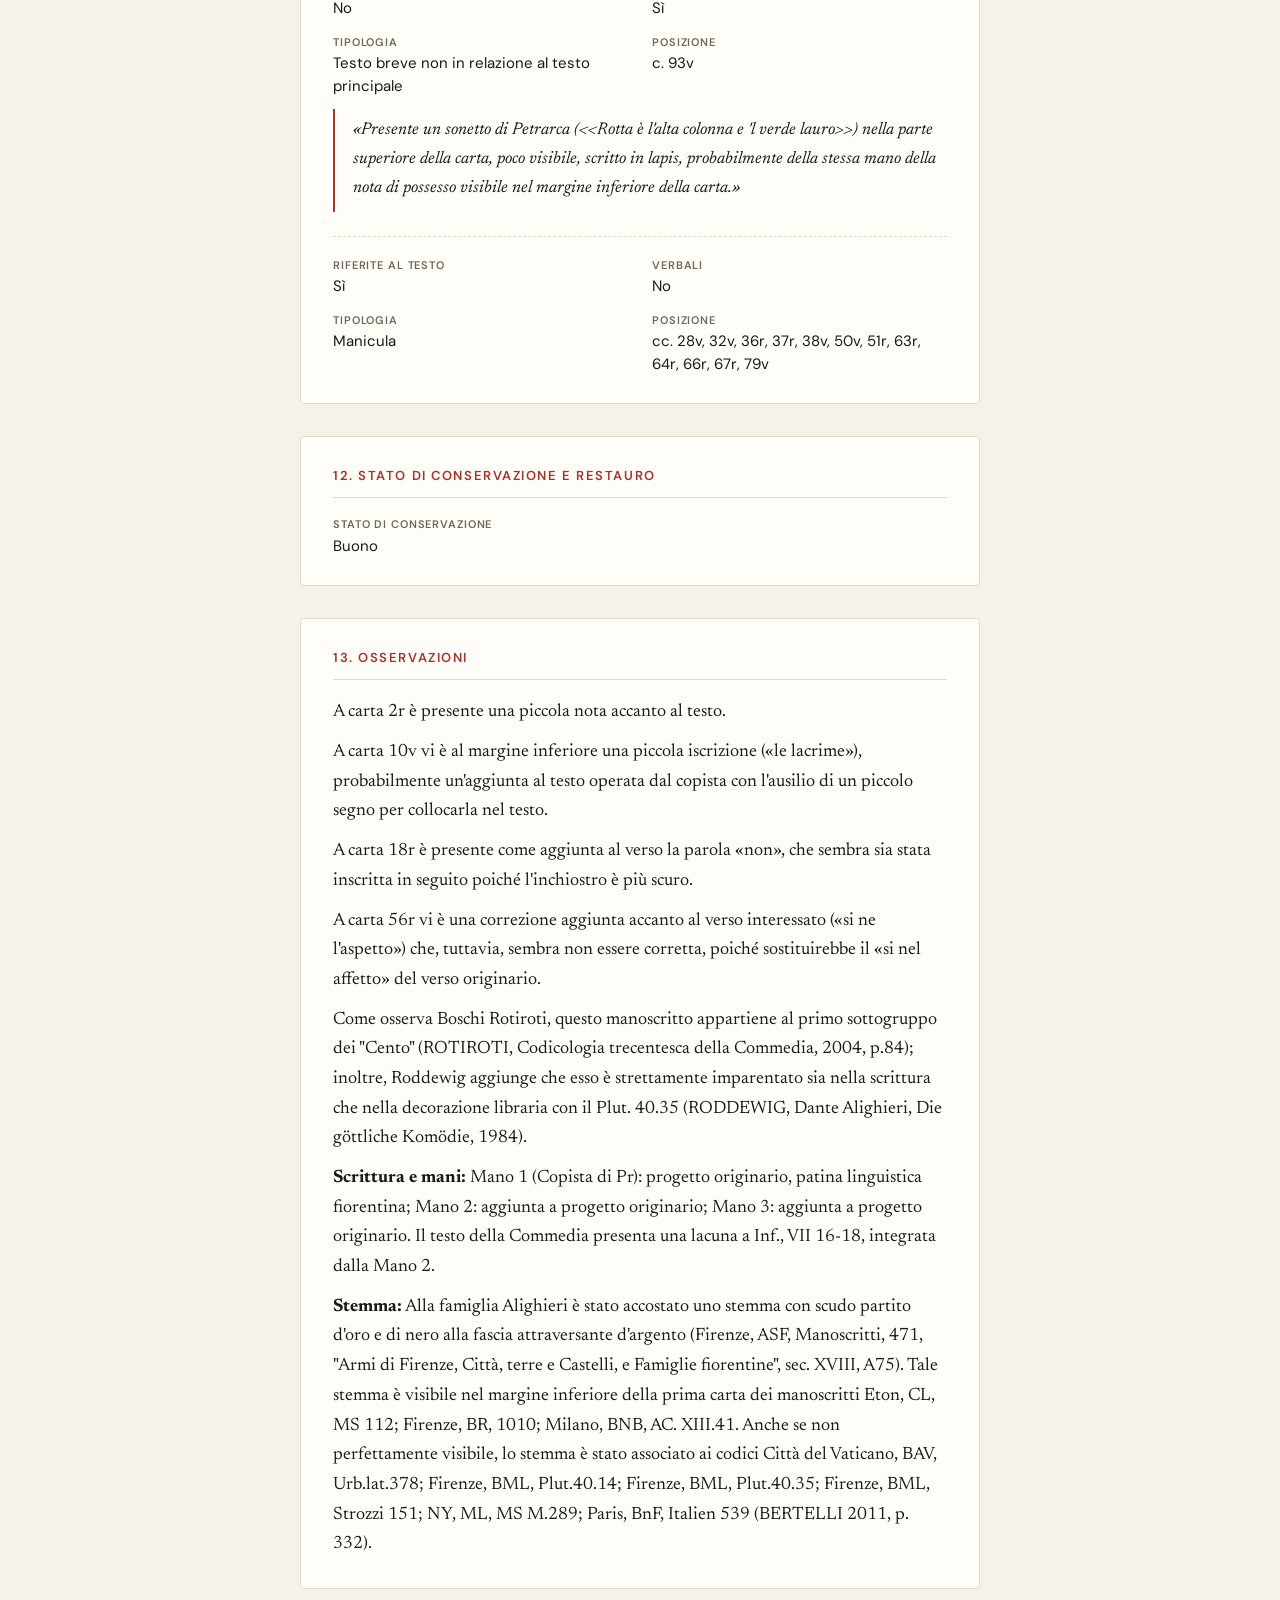
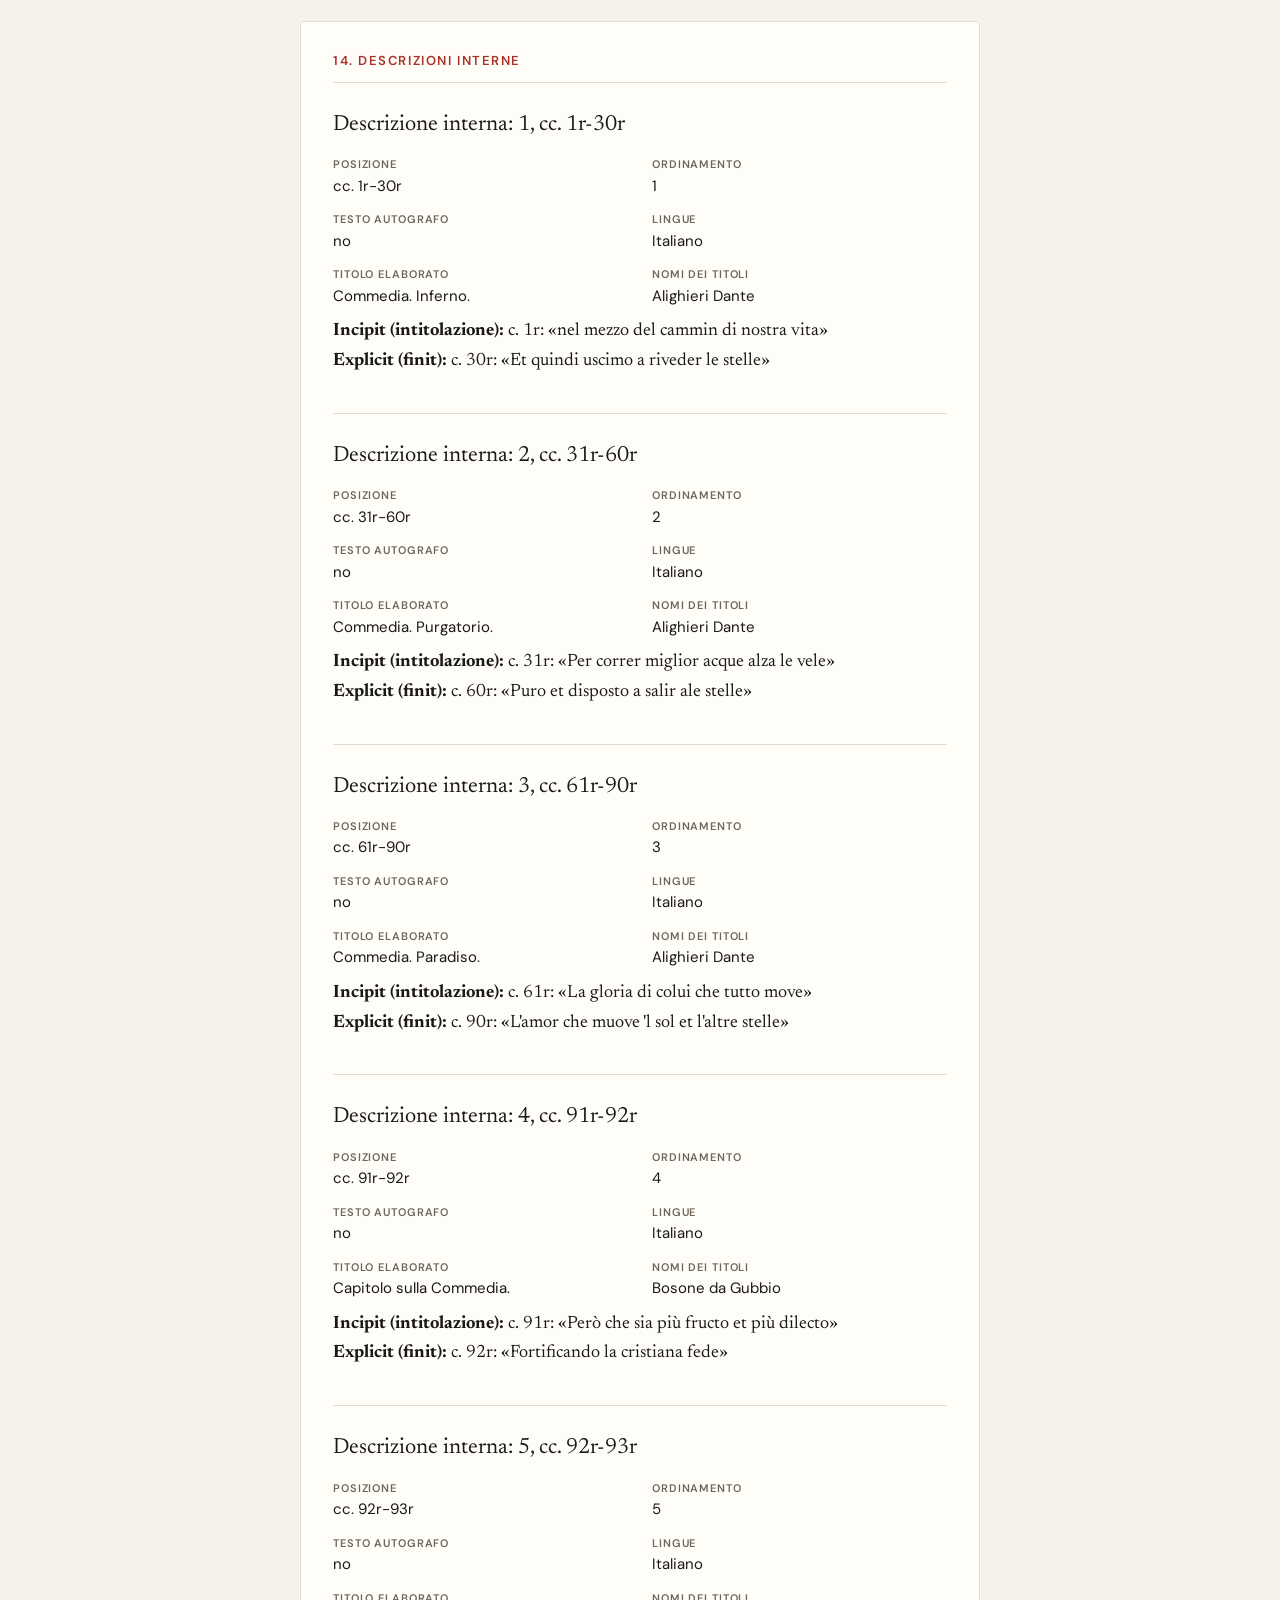
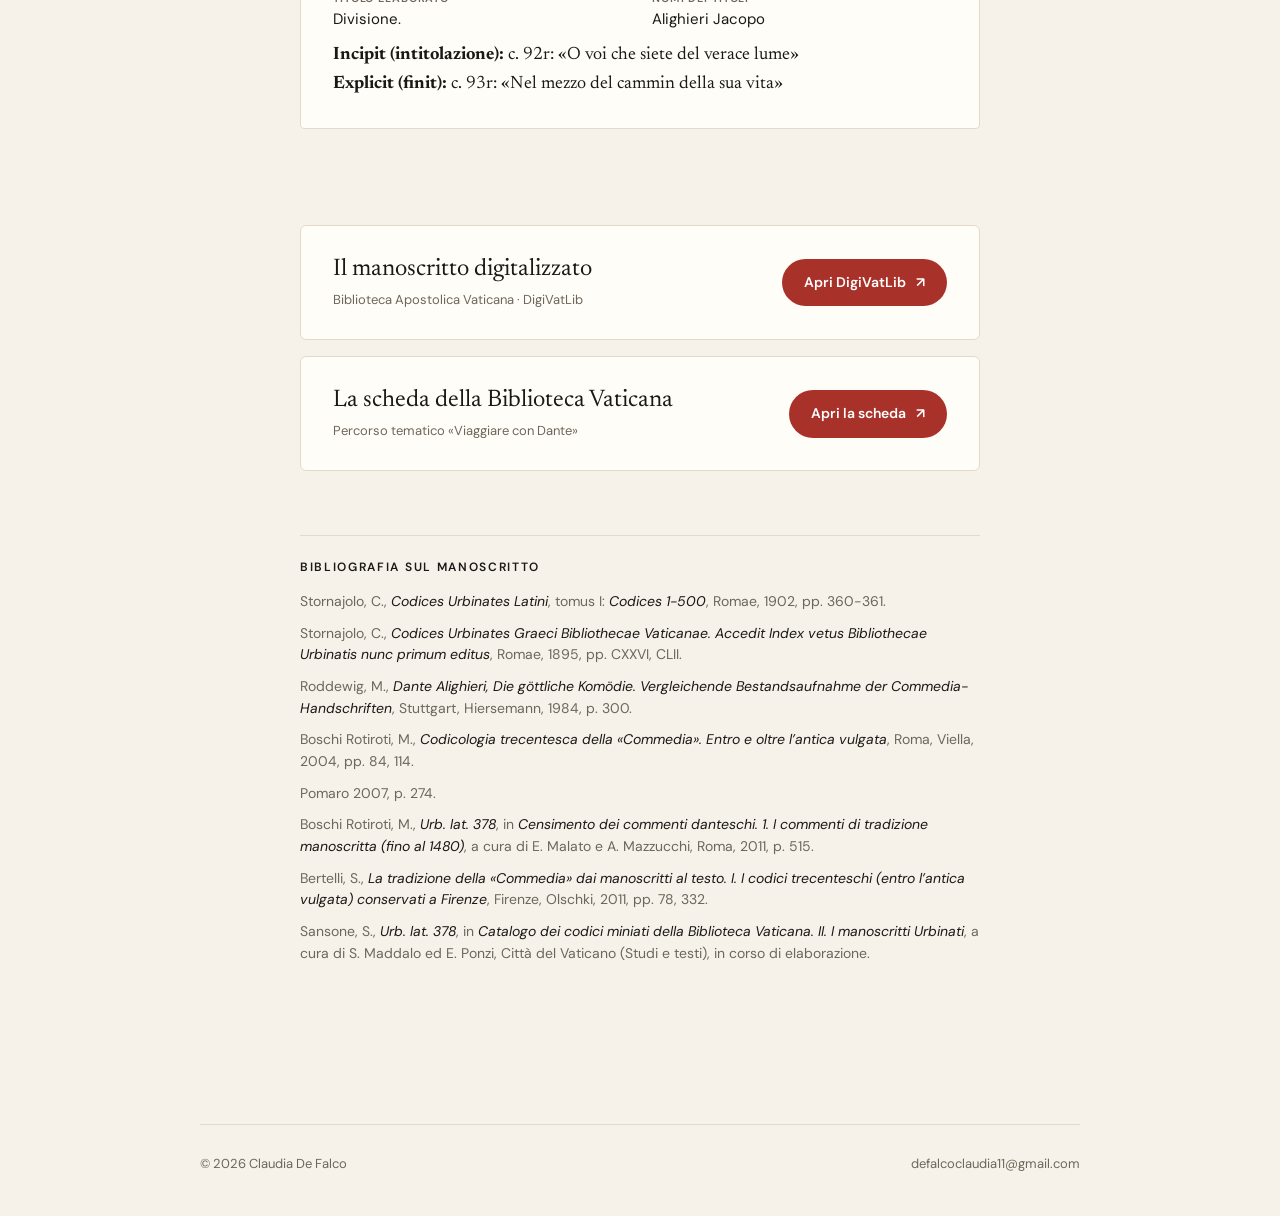
==== commit 96099341: "Add files via upload" ====
--- a/articoli/manoscritti-dante-manus/index.html
+++ b/articoli/manoscritti-dante-manus/index.html
@@ -38,6 +38,7 @@
             <div class="who">Scheda catalografica a cura di Claudia De Falco</div>
             <div class="info">Filologia Italiana II (LM) · Stato di pubblicazione: Lavorazione</div>
           </div>
+          <a class="btn" href="https://digi.vatlib.it/view/MSS_Urb.lat.378" target="_blank" rel="noopener">Sfoglia su DigiVatLib <span aria-hidden="true">↗</span></a>
         </div>
       </header>
 
@@ -59,6 +60,7 @@
             <li><a href="#sec-stato"><span class="n">12</span>Stato di conservazione e restauro</a></li>
             <li><a href="#sec-osservazioni"><span class="n">13</span>Osservazioni</a></li>
             <li><a href="#sec-interne"><span class="n">14</span>Descrizioni interne</a></li>
+            <li><a href="#fonti"><span class="n">·</span>Fonti e bibliografia</a></li>
           </ol>
         </nav>
       </div>
@@ -566,6 +568,37 @@
           <p class="catalog-text"><strong>Incipit (intitolazione):</strong> c. 92r: &laquo;O voi che siete del verace lume&raquo;<br><strong>Explicit (finit):</strong> c. 93r: &laquo;Nel mezzo del cammin della sua vita&raquo;</p>
         </section>
       </div>
+
+      <div class="col prose" id="fonti">
+        <div class="download">
+          <div>
+            <p class="t">Il manoscritto digitalizzato</p>
+            <p class="s">Biblioteca Apostolica Vaticana · DigiVatLib</p>
+          </div>
+          <a class="btn" href="https://digi.vatlib.it/view/MSS_Urb.lat.378" target="_blank" rel="noopener">Apri DigiVatLib <span aria-hidden="true">↗</span></a>
+        </div>
+        <div class="download">
+          <div>
+            <p class="t">La scheda della Biblioteca Vaticana</p>
+            <p class="s">Percorso tematico «Viaggiare con Dante»</p>
+          </div>
+          <a class="btn" href="https://spotlight.vatlib.it/dante/catalog/Urb_lat_378" target="_blank" rel="noopener">Apri la scheda <span aria-hidden="true">↗</span></a>
+        </div>
+
+        <section class="biblio" aria-labelledby="biblio-title">
+          <h2 class="label" id="biblio-title">Bibliografia sul manoscritto</h2>
+          <ul>
+            <li>Stornajolo, C., <i>Codices Urbinates Latini</i>, tomus I: <i>Codices 1-500</i>, Romae, 1902, pp. 360-361.</li>
+            <li>Stornajolo, C., <i>Codices Urbinates Graeci Bibliothecae Vaticanae. Accedit Index vetus Bibliothecae Urbinatis nunc primum editus</i>, Romae, 1895, pp. CXXVI, CLII.</li>
+            <li>Roddewig, M., <i>Dante Alighieri, Die göttliche Komödie. Vergleichende Bestandsaufnahme der Commedia-Handschriften</i>, Stuttgart, Hiersemann, 1984, p. 300.</li>
+            <li>Boschi Rotiroti, M., <i>Codicologia trecentesca della «Commedia». Entro e oltre l’antica vulgata</i>, Roma, Viella, 2004, pp. 84, 114.</li>
+            <li>Pomaro 2007, p. 274.</li>
+            <li>Boschi Rotiroti, M., <i>Urb. lat. 378</i>, in <i>Censimento dei commenti danteschi. 1. I commenti di tradizione manoscritta (fino al 1480)</i>, a cura di E. Malato e A. Mazzucchi, Roma, 2011, p. 515.</li>
+            <li>Bertelli, S., <i>La tradizione della «Commedia» dai manoscritti al testo. I. I codici trecenteschi (entro l’antica vulgata) conservati a Firenze</i>, Firenze, Olschki, 2011, pp. 78, 332.</li>
+            <li>Sansone, S., <i>Urb. lat. 378</i>, in <i>Catalogo dei codici miniati della Biblioteca Vaticana. II. I manoscritti Urbinati</i>, a cura di S. Maddalo ed E. Ponzi, Città del Vaticano (Studi e testi), in corso di elaborazione.</li>
+          </ul>
+        </section>
+      </div>
     </article>
   </main>
 
--- a/assets/style.css
+++ b/assets/style.css
@@ -184,9 +184,7 @@
 @media (max-width: 420px) {
   .nav a:nth-child(1) { display: none; }
 }
-@media (prefers-reduced-motion: reduce) {
-  * { transition: none !important; }
-}
+
 
 /* Specificity fixes */
 .card .body .eyebrow { font-size: 12px; line-height: 1.4; color: var(--accent); }
@@ -291,3 +289,44 @@
 }
 .catalog-data.spaced { margin-top: 24px; padding-top: 20px; border-top: 1px dashed var(--rule); }
 .not-found { min-height: 70vh; align-content: center; }
+
+/* ------------------------------------------------------------------
+   Animazioni (solo CSS, leggere). Disattivate con "riduci movimento".
+   ------------------------------------------------------------------ */
+@keyframes rise { from { opacity: 0; transform: translateY(14px); } to { opacity: 1; transform: none; } }
+@keyframes draw { from { transform: scaleX(0); } to { transform: scaleX(1); } }
+@keyframes shimmer { from { background-position: 150% 0; } to { background-position: -50% 0; } }
+
+/* Apertura della home e della testata degli articoli, in sequenza */
+.hero > *, .intro > * { animation: rise .8s cubic-bezier(.2,.7,.2,1) both; }
+.hero > :nth-child(2), .intro > :nth-child(2) { animation-delay: .08s; }
+.hero > :nth-child(3), .intro > :nth-child(3) { animation-delay: .16s; }
+.intro > :nth-child(4) { animation-delay: .24s; }
+.intro > :nth-child(5) { animation-delay: .32s; }
+
+/* Linea sotto le voci del menu */
+.nav a { background: linear-gradient(currentColor, currentColor) left bottom / 0 1px no-repeat; padding-bottom: 2px; transition: color .2s, background-size .3s ease; }
+.nav a:hover, .nav a[aria-current="page"] { background-size: 100% 1px; }
+
+/* Copertine: leggero sollevamento, riflesso dorato sull'iniziale */
+.type-cover { transition: transform .4s cubic-bezier(.2,.7,.2,1), box-shadow .4s; }
+.tc-initial {
+  background-image: linear-gradient(110deg, transparent 35%, rgba(255,240,200,.35) 50%, transparent 65%);
+  background-size: 250% 100%; background-position: 150% 0; background-color: #3B55A0;
+}
+.card:hover .tc-initial { animation: shimmer 1.1s ease; }
+.btn .arrow, .btn span[aria-hidden] { display: inline-block; transition: transform .25s; }
+.btn:hover span[aria-hidden] { transform: translate(2px, -1px); }
+
+/* Comparsa allo scorrimento (solo nei browser che la supportano) */
+@supports (animation-timeline: view()) {
+  .entry .card, .catalog-block, .prose > h2, .pages .band {
+    animation: rise linear both; animation-timeline: view(); animation-range: entry 0% cover 22%;
+  }
+  .entry-sep .line { transform-origin: left; animation: draw linear both; animation-timeline: view(); animation-range: entry 10% cover 30%; }
+}
+
+@media (prefers-reduced-motion: reduce) {
+  *, *::before, *::after { animation: none !important; transition: none !important; }
+}
+.download + .download { margin-top: -48px; }
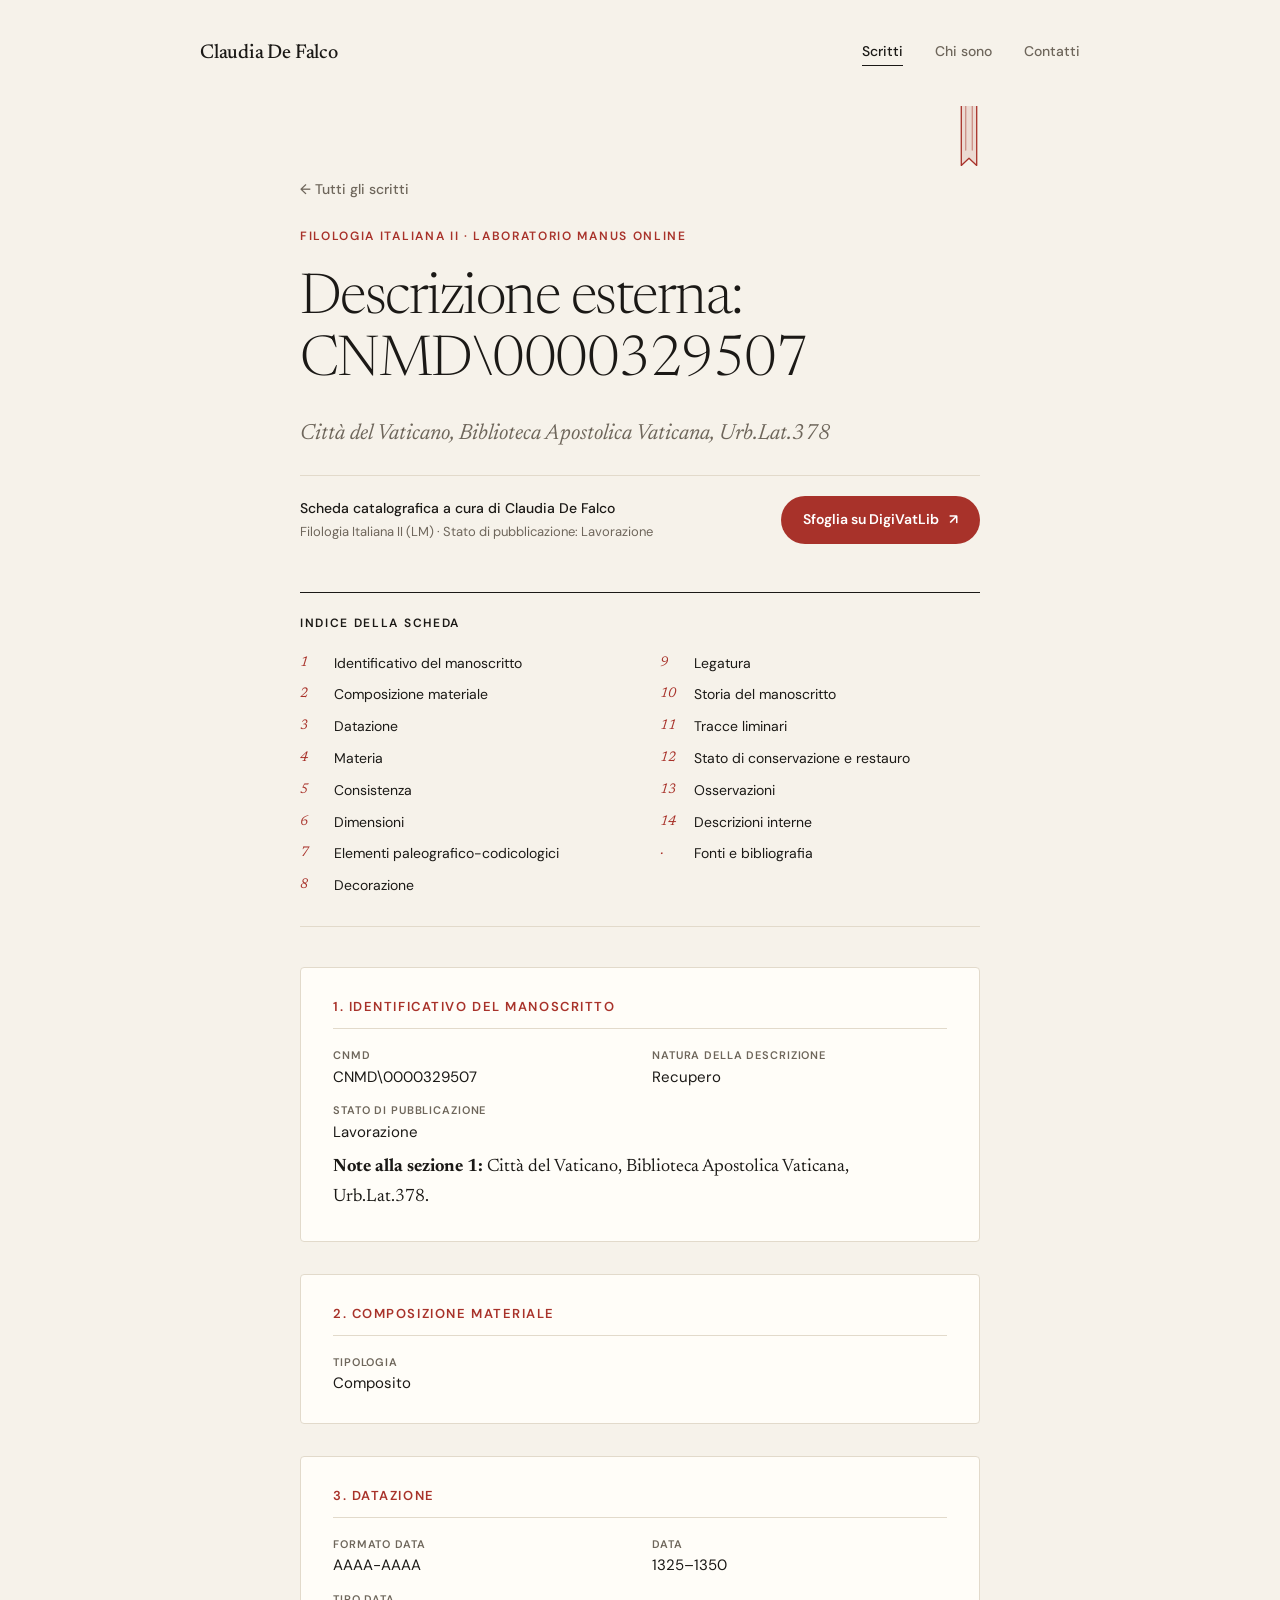
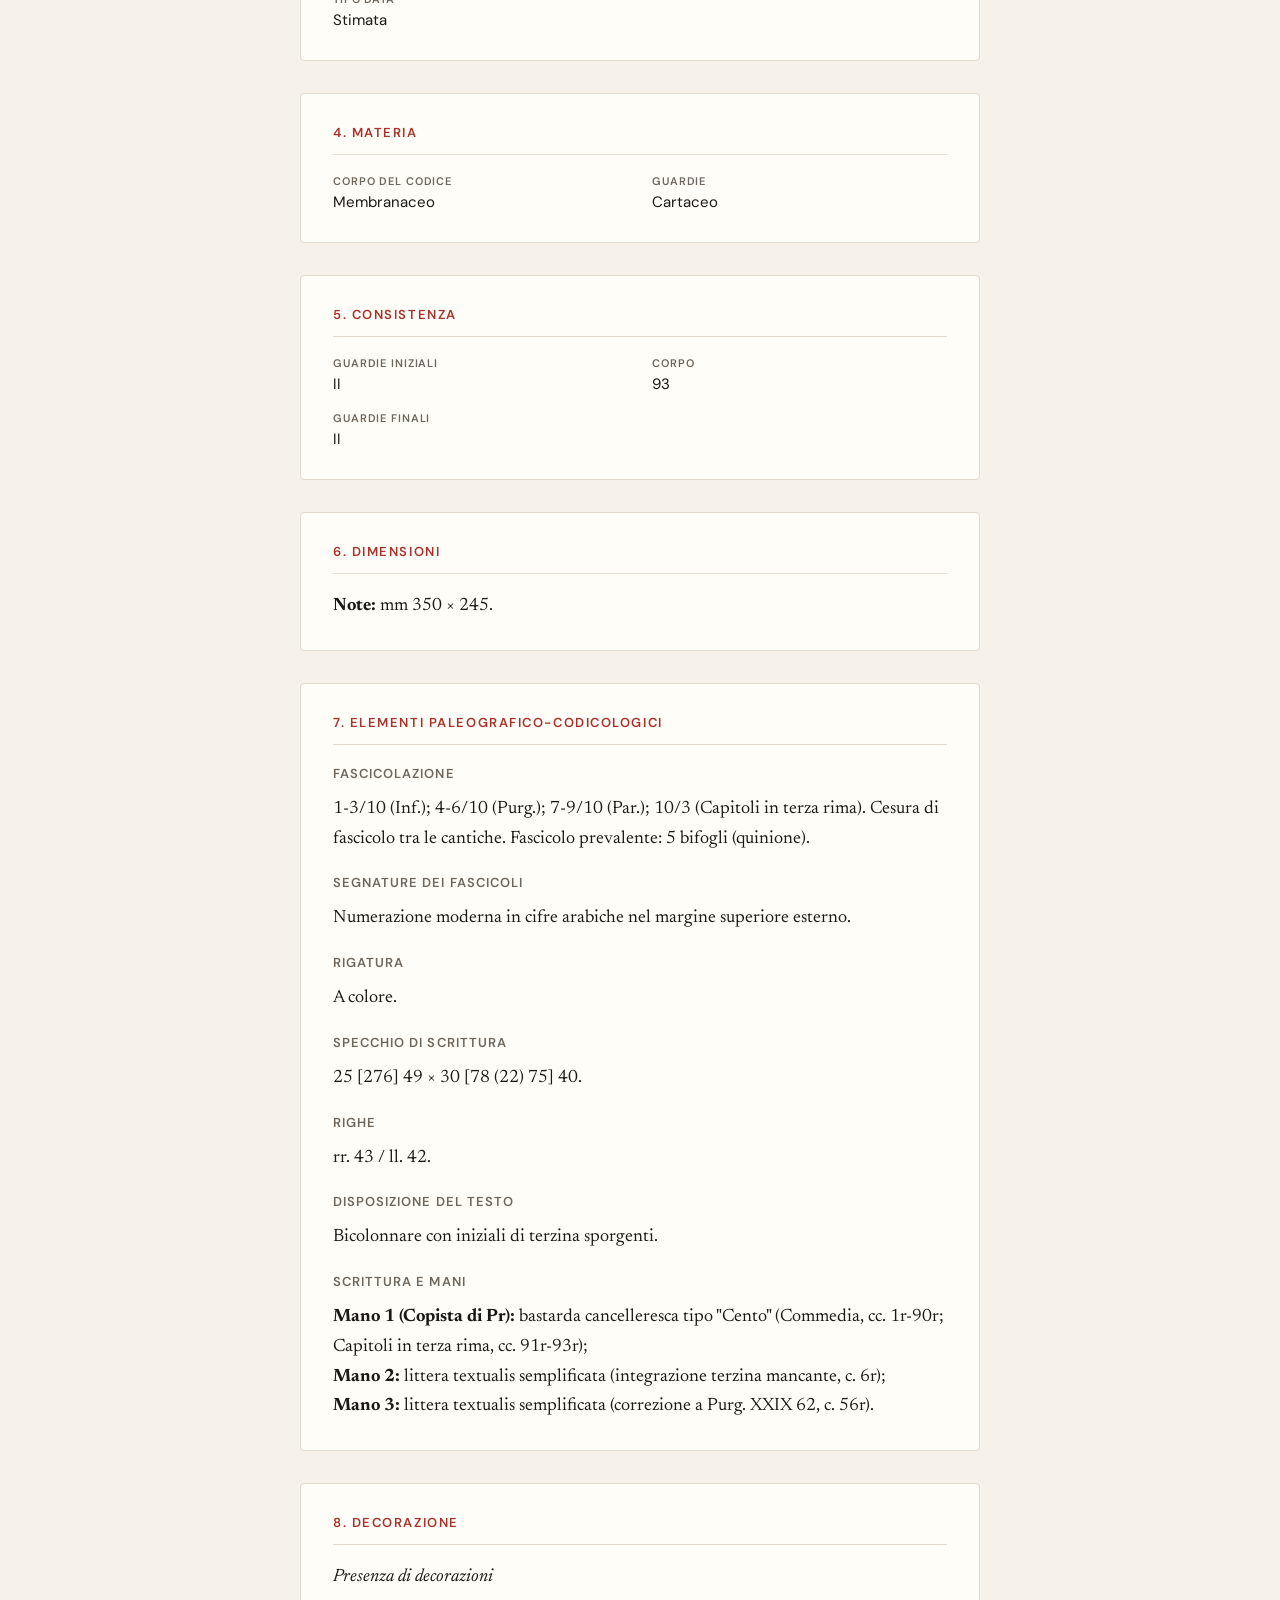
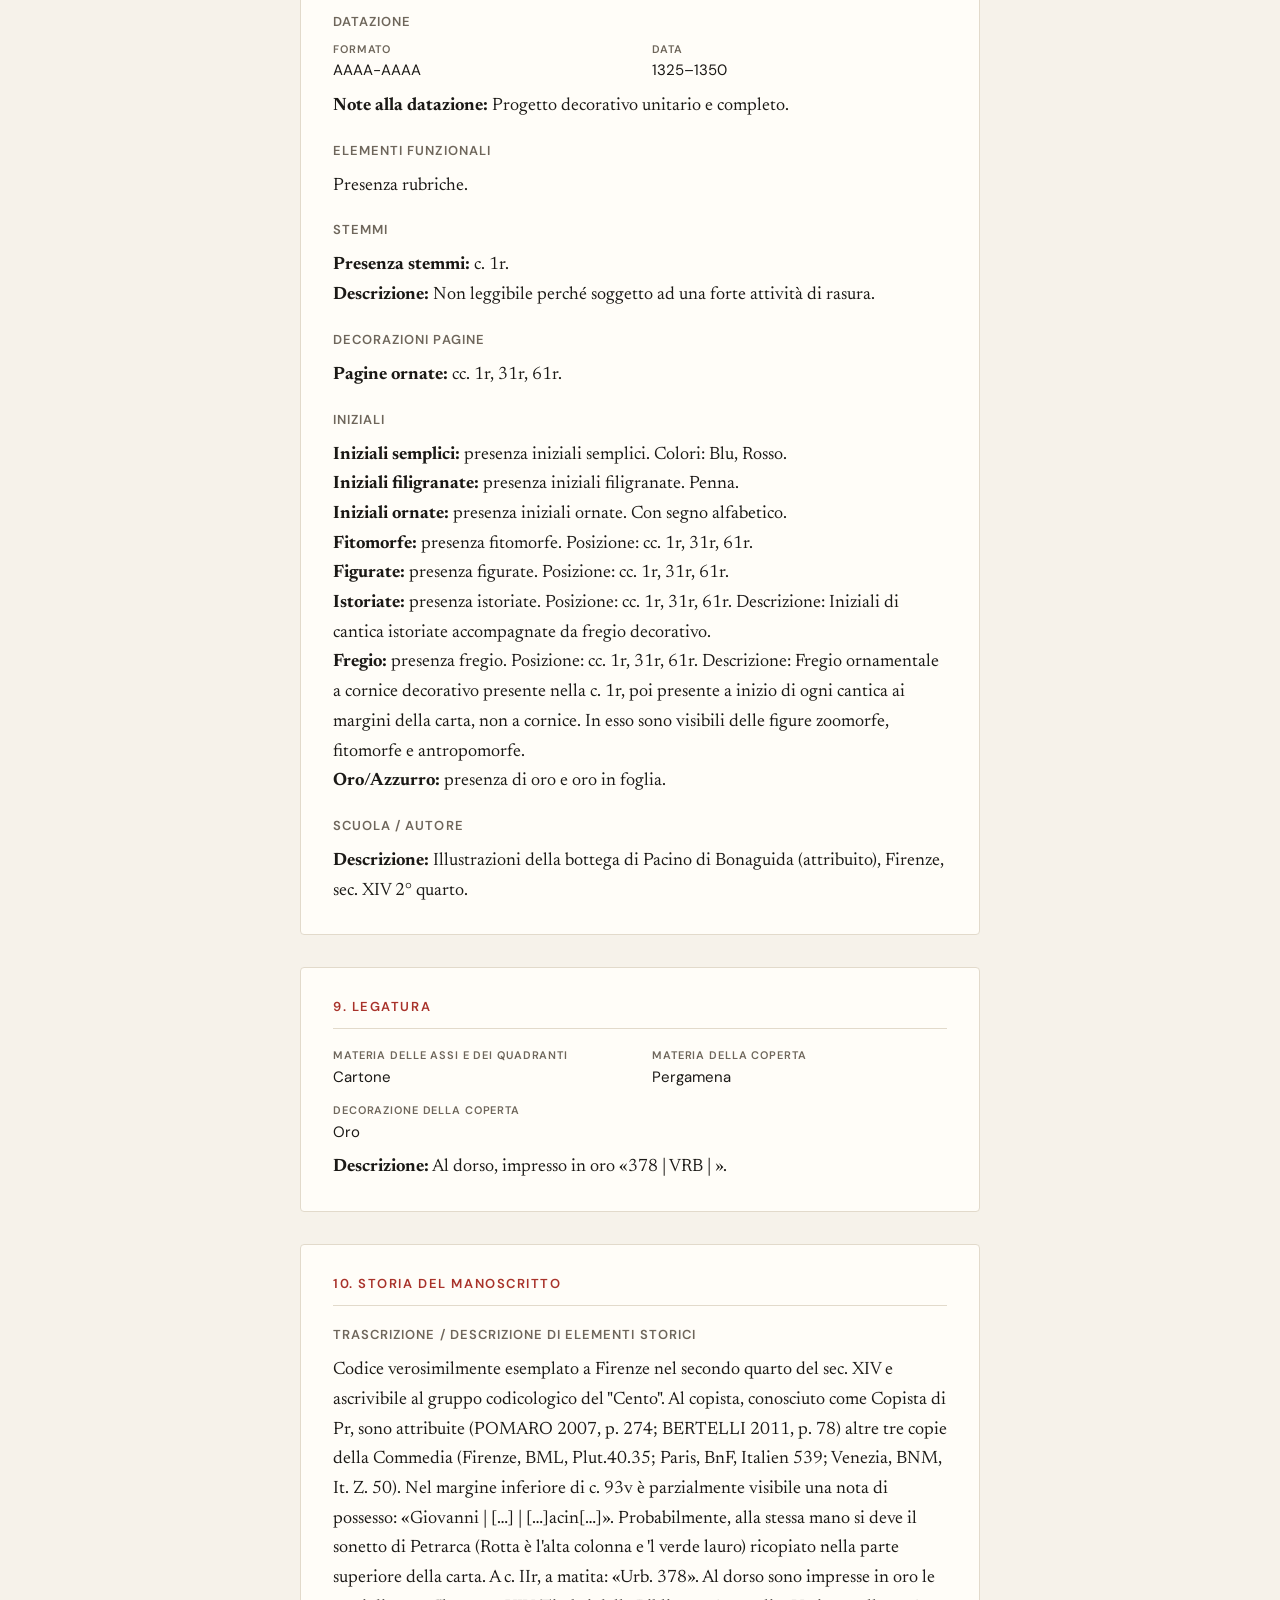
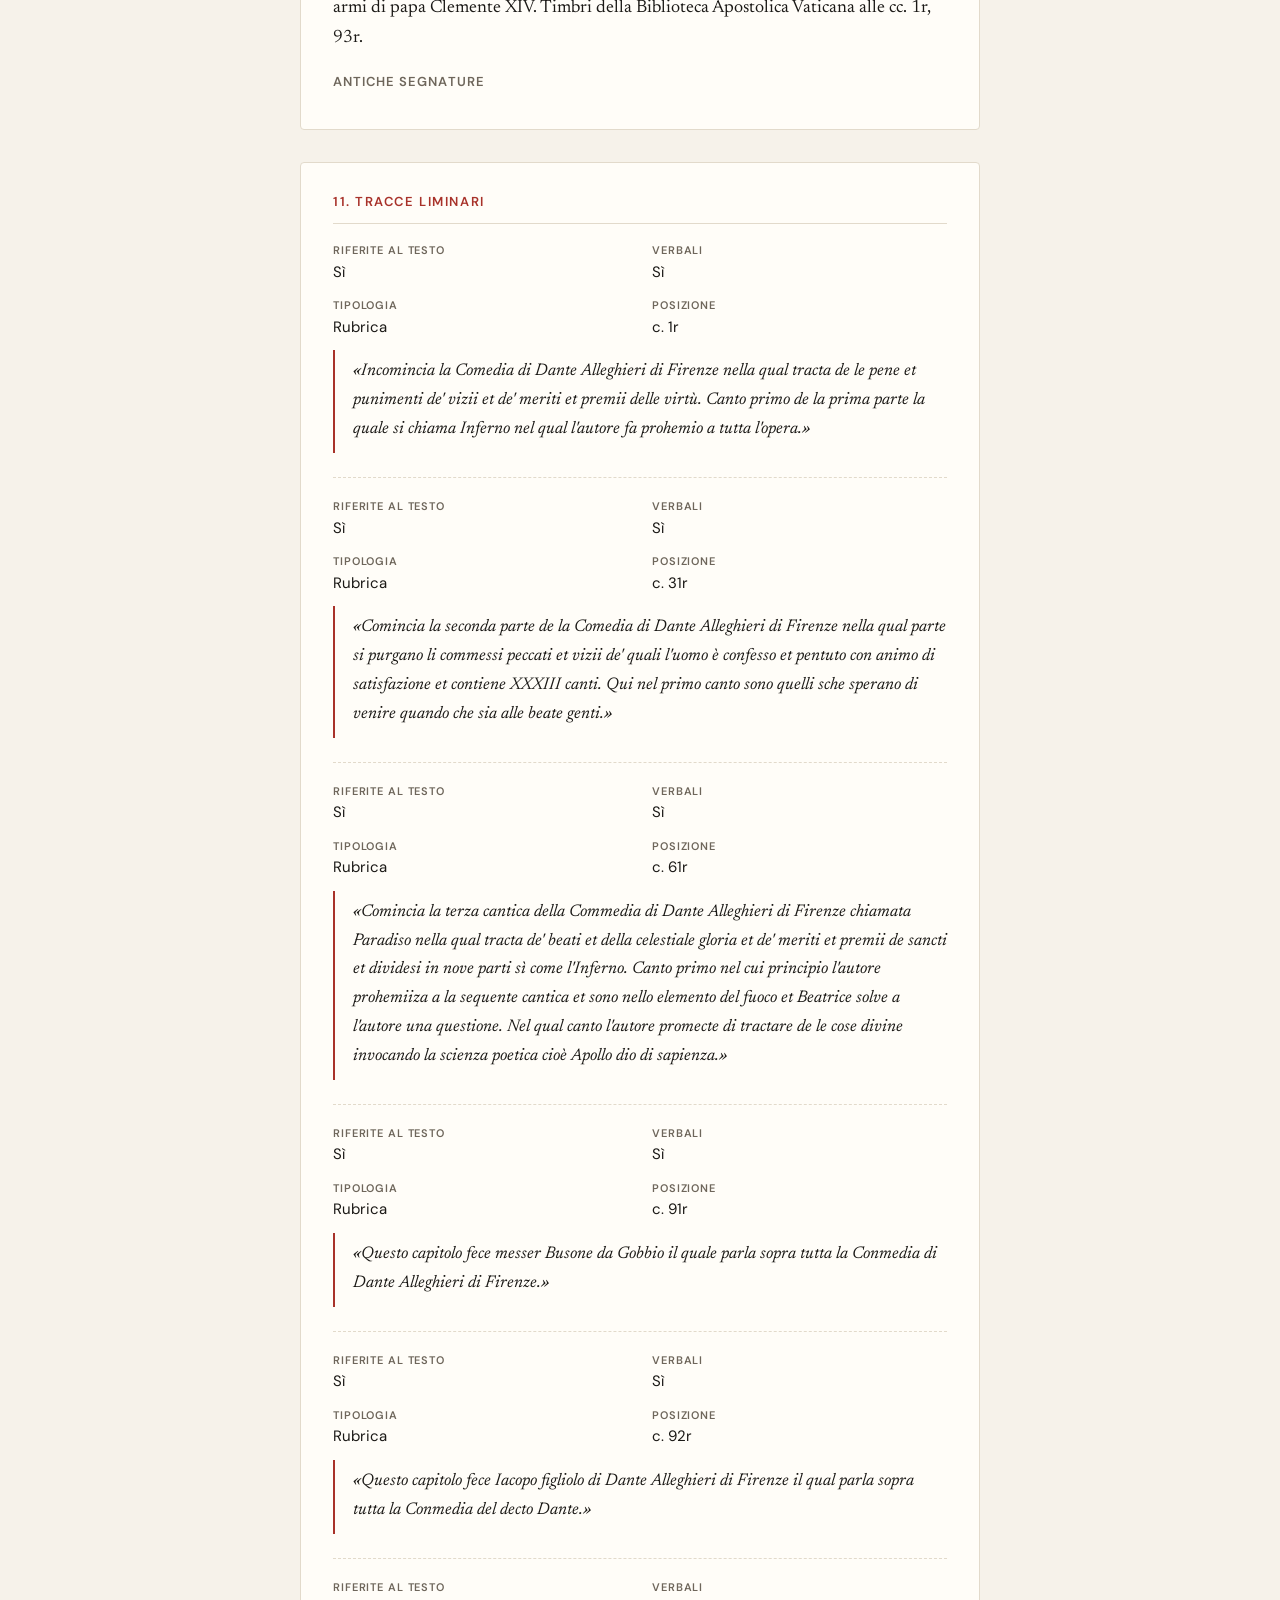
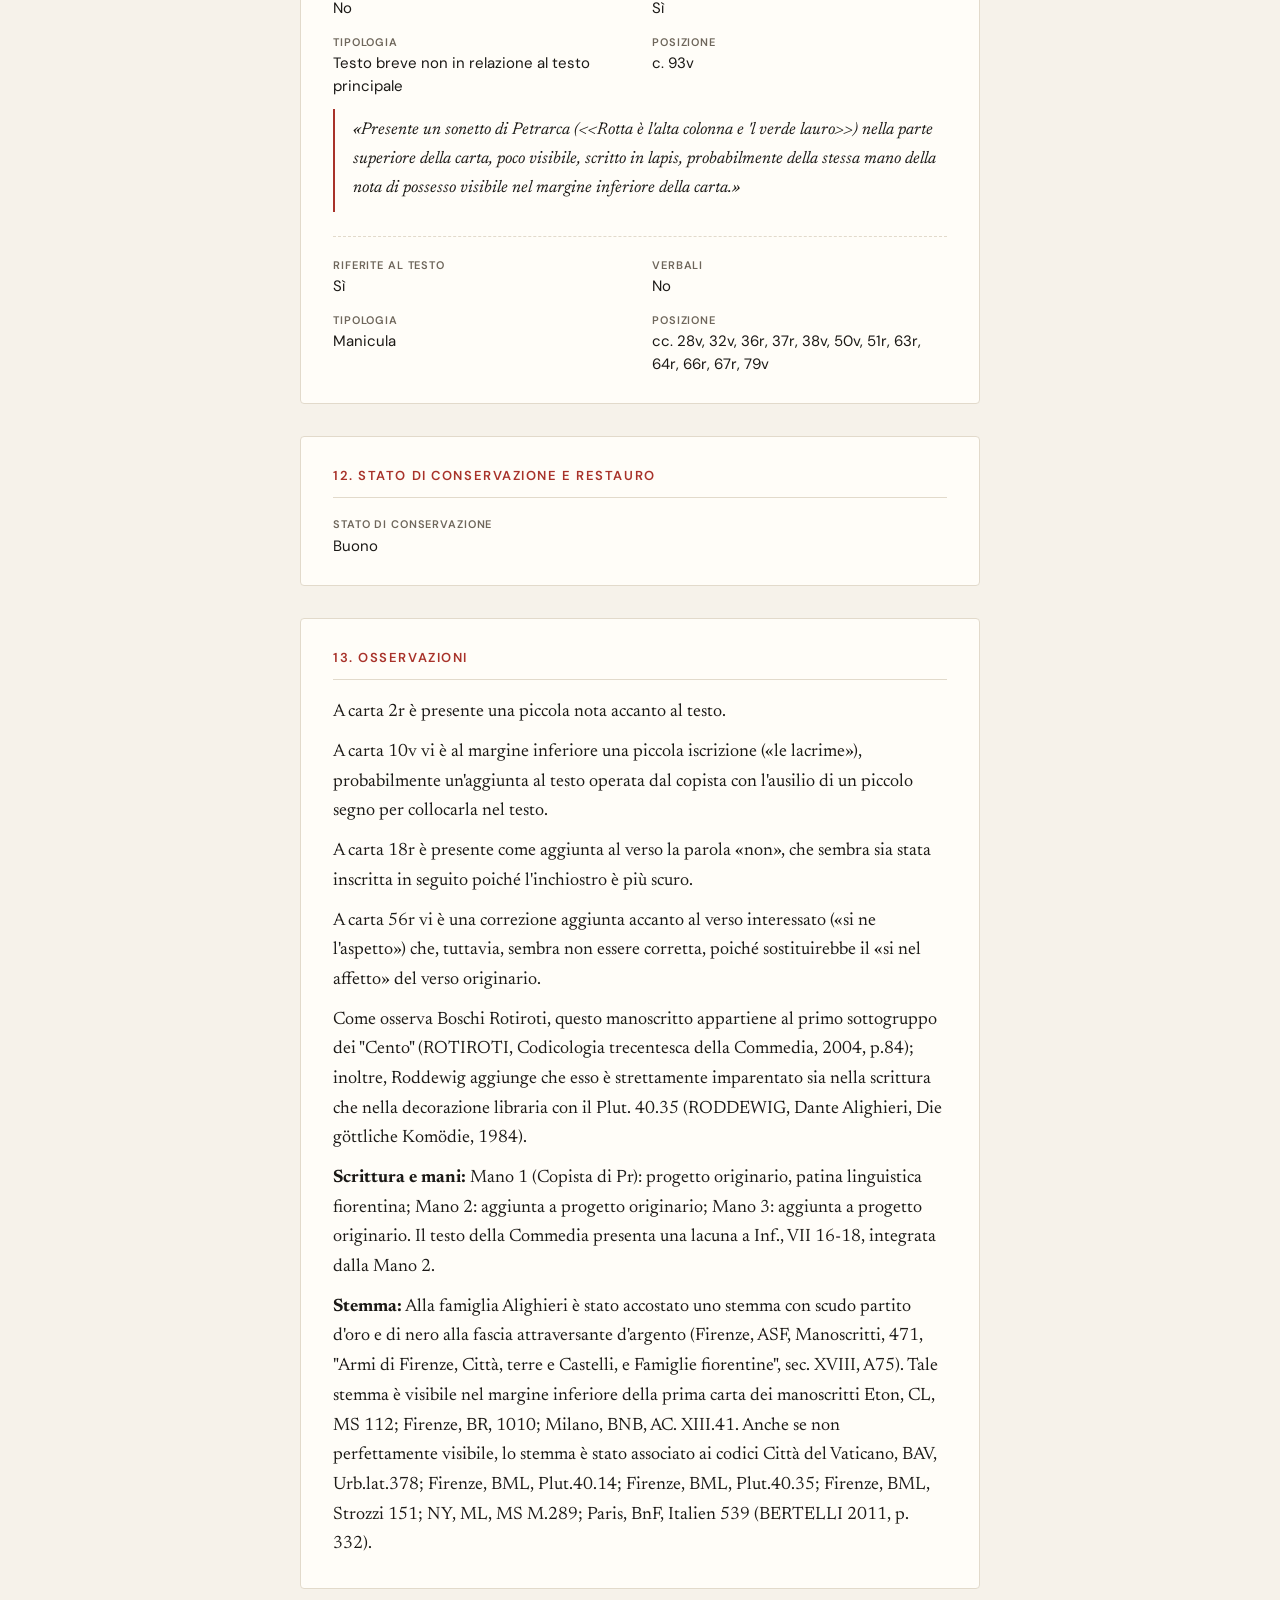
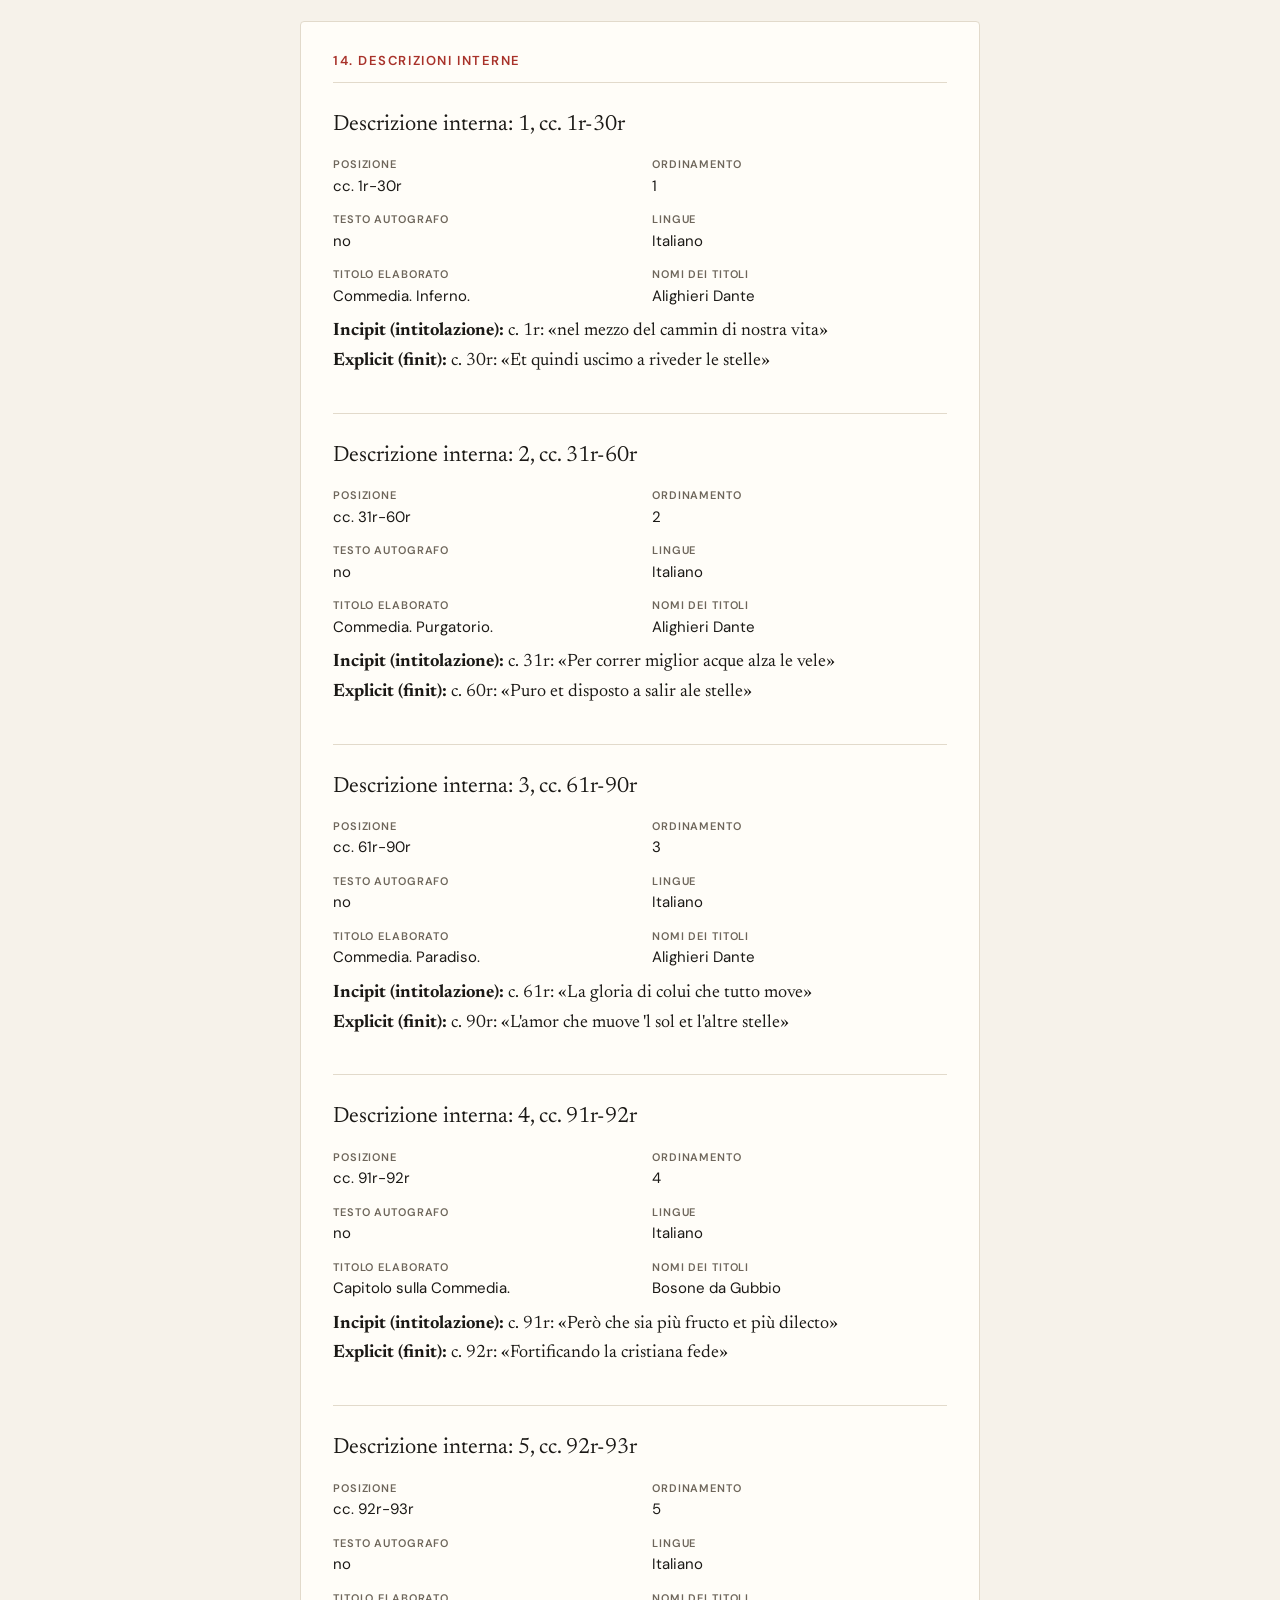
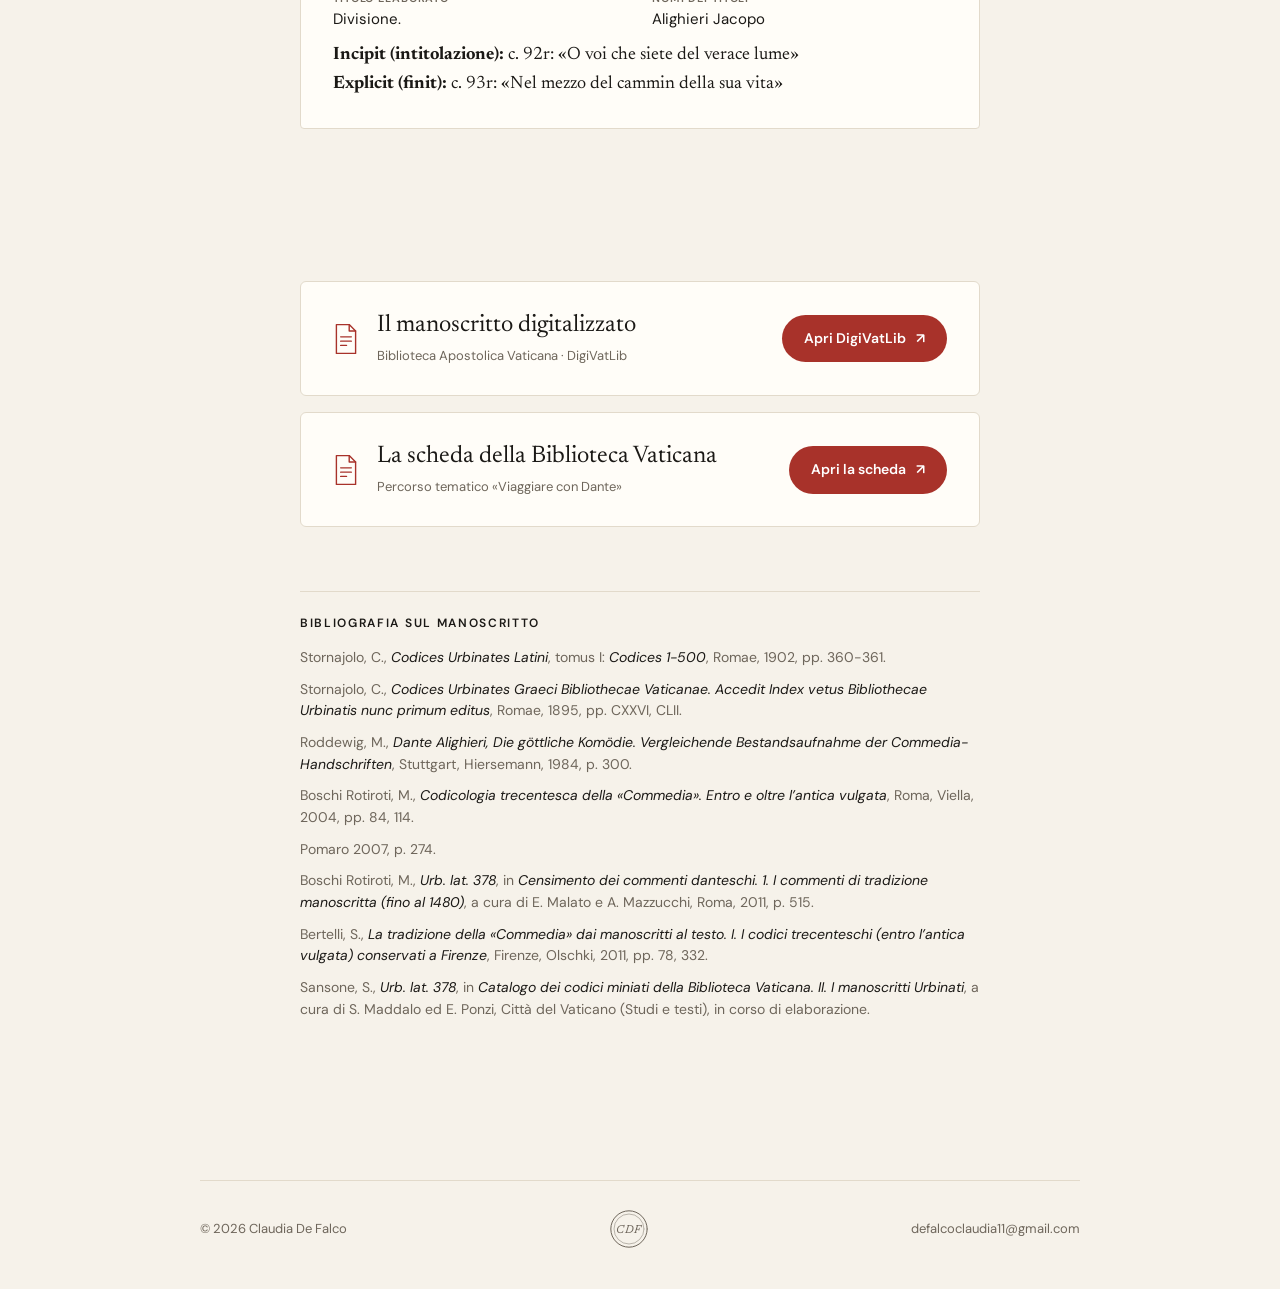
==== commit 5006d7ef: "Add files via upload" ====
--- a/articoli/manoscritti-dante-manus/index.html
+++ b/articoli/manoscritti-dante-manus/index.html
@@ -15,6 +15,7 @@
   <link rel="preconnect" href="https://fonts.gstatic.com" crossorigin>
   <link href="https://fonts.googleapis.com/css2?family=DM+Sans:wght@400;500;600&family=Newsreader:ital,opsz,wght@0,6..72,300;0,6..72,400;0,6..72,500;0,6..72,600;1,6..72,300;1,6..72,400&display=swap" rel="stylesheet">
   <link rel="stylesheet" href="../../assets/style.css">
+  <script src="../../assets/reveal.js" defer></script>
 </head>
 <body>
   <header class="wrap site-header">
@@ -29,6 +30,7 @@
   <main>
     <article>
       <header class="col intro">
+        <svg class="orn segnalibro" aria-hidden="true"><use href="../../assets/ornamenti.svg#segnalibro"/></svg>
         <a class="back" href="../../#scritti">← Tutti gli scritti</a>
         <p class="eyebrow">Filologia italiana II · Laboratorio Manus Online</p>
         <h1>Descrizione esterna: CNMD\0000329507</h1>
@@ -570,8 +572,11 @@
       </div>
 
       <div class="col prose" id="fonti">
+        <div class="finis" aria-hidden="true"><svg><use href="../../assets/ornamenti.svg#filetto"/></svg></div>
+
         <div class="download">
           <div>
+            <svg class="orn doc-icon" aria-hidden="true"><use href="../../assets/ornamenti.svg#documento"/></svg>
             <p class="t">Il manoscritto digitalizzato</p>
             <p class="s">Biblioteca Apostolica Vaticana · DigiVatLib</p>
           </div>
@@ -579,6 +584,7 @@
         </div>
         <div class="download">
           <div>
+            <svg class="orn doc-icon" aria-hidden="true"><use href="../../assets/ornamenti.svg#documento"/></svg>
             <p class="t">La scheda della Biblioteca Vaticana</p>
             <p class="s">Percorso tematico «Viaggiare con Dante»</p>
           </div>
@@ -604,6 +610,7 @@
 
   <footer class="wrap site-footer">
     <span>© 2026 Claudia De Falco</span>
+    <svg class="orn monogram" aria-hidden="true"><use href="../../assets/ornamenti.svg#monogramma"/></svg>
     <a href="mailto:defalcoclaudia11@gmail.com">defalcoclaudia11@gmail.com</a>
   </footer>
 </body>
--- a/assets/style.css
+++ b/assets/style.css
@@ -293,16 +293,17 @@
 /* ------------------------------------------------------------------
    Animazioni (solo CSS, leggere). Disattivate con "riduci movimento".
    ------------------------------------------------------------------ */
-@keyframes rise { from { opacity: 0; transform: translateY(14px); } to { opacity: 1; transform: none; } }
+@keyframes rise { from { opacity: 0; transform: translateY(22px); } to { opacity: 1; transform: none; } }
 @keyframes draw { from { transform: scaleX(0); } to { transform: scaleX(1); } }
 @keyframes shimmer { from { background-position: 150% 0; } to { background-position: -50% 0; } }
 
 /* Apertura della home e della testata degli articoli, in sequenza */
-.hero > *, .intro > * { animation: rise .8s cubic-bezier(.2,.7,.2,1) both; }
-.hero > :nth-child(2), .intro > :nth-child(2) { animation-delay: .08s; }
-.hero > :nth-child(3), .intro > :nth-child(3) { animation-delay: .16s; }
-.intro > :nth-child(4) { animation-delay: .24s; }
-.intro > :nth-child(5) { animation-delay: .32s; }
+.hero > *, .intro > * { animation: rise 1s cubic-bezier(.2,.7,.2,1) both; }
+.hero > :nth-child(2), .intro > :nth-child(2) { animation-delay: .12s; }
+.hero > :nth-child(3), .intro > :nth-child(3) { animation-delay: .24s; }
+.intro > :nth-child(4) { animation-delay: .36s; }
+.intro > :nth-child(5) { animation-delay: .48s; }
+.site-header { animation: rise .8s cubic-bezier(.2,.7,.2,1) both; }
 
 /* Linea sotto le voci del menu */
 .nav a { background: linear-gradient(currentColor, currentColor) left bottom / 0 1px no-repeat; padding-bottom: 2px; transition: color .2s, background-size .3s ease; }
@@ -318,12 +319,119 @@
 .btn .arrow, .btn span[aria-hidden] { display: inline-block; transition: transform .25s; }
 .btn:hover span[aria-hidden] { transform: translate(2px, -1px); }
 
-/* Comparsa allo scorrimento (solo nei browser che la supportano) */
-@supports (animation-timeline: view()) {
-  .entry .card, .catalog-block, .prose > h2, .pages .band {
-    animation: rise linear both; animation-timeline: view(); animation-range: entry 0% cover 22%;
-  }
-  .entry-sep .line { transform-origin: left; animation: draw linear both; animation-timeline: view(); animation-range: entry 10% cover 30%; }
+/* Comparsa allo scorrimento: classi aggiunte da assets/reveal.js (tutti i browser) */
+.reveal {
+  opacity: 0; transform: translateY(28px);
+  transition: opacity .9s cubic-bezier(.2,.7,.2,1), transform .9s cubic-bezier(.2,.7,.2,1);
+}
+.reveal.is-in { opacity: 1; transform: none; }
+/* Nei lavori della home: la linea del separatore si disegna e la copertina "si posa" */
+.entry.reveal .entry-sep .line { transform: scaleX(0); transform-origin: left; transition: transform 1.2s .25s cubic-bezier(.2,.7,.2,1); }
+.entry.reveal.is-in .entry-sep .line { transform: scaleX(1); }
+.entry.reveal .cover { transform: translateY(18px) rotate(-2deg); transition: transform 1.1s .15s cubic-bezier(.2,.7,.2,1), box-shadow .4s; }
+.entry.reveal.is-in .cover { transform: none; }
+.entry.reveal.is-in .card:hover .cover { transform: translateY(-4px) rotate(-.6deg); }
+.entry.reveal .body > * { opacity: 0; transform: translateY(10px); transition: opacity .7s, transform .7s cubic-bezier(.2,.7,.2,1); }
+.entry.reveal.is-in .body > * { opacity: 1; transform: none; }
+.entry.reveal.is-in .body > :nth-child(2) { transition-delay: .1s; }
+.entry.reveal.is-in .body > :nth-child(3) { transition-delay: .18s; }
+.entry.reveal.is-in .body > :nth-child(4) { transition-delay: .26s; }
+.entry.reveal.is-in .body > :nth-child(5) { transition-delay: .34s; }
+
+/* Titolo della home: sottolineatura rossa che si disegna all'apertura */
+.hero h1::after {
+  content: ""; display: block; width: 72px; height: 2px; margin-top: 26px; background: var(--accent);
+  transform-origin: left; animation: draw 1s .5s cubic-bezier(.2,.7,.2,1) both;
+}
+
+/* ==================================================================
+   LIBRERIA ANIMAZIONI (moduli riutilizzabili per ogni nuovo lavoro)
+   1. Comparsa allo scorrimento .... automatica, oppure attributo data-reveal
+   2. Cornice che si disegna ....... automatica su ogni .type-cover
+   3. Luce su carta ................ automatica su ogni .cover (immagine o tipografica)
+   4. Ornamenti SVG ................ <svg class="orn"><use href=".../ornamenti.svg#rombo"/></svg>
+                                      oppure #filetto (dentro <div class="finis">)
+   ================================================================== */
+
+/* 2. Cornice delle copertine tipografiche: si disegna dall'angolo in alto a sinistra */
+@keyframes frame-in { from { clip-path: inset(0 100% 100% 0); } to { clip-path: inset(0 0 0 0); } }
+.type-cover::before { animation: frame-in 1.4s .2s cubic-bezier(.6,0,.2,1) both; }
+.entry.reveal .type-cover::before { animation: none; clip-path: inset(0 100% 100% 0); transition: clip-path 1.4s .35s cubic-bezier(.6,0,.2,1); }
+.entry.reveal.is-in .type-cover::before { clip-path: inset(0 0 0 0); }
+
+/* 3. Luce su carta: grana leggera + riflesso che passa (al passaggio del mouse e alla comparsa) */
+.cover { position: relative; isolation: isolate; }
+.cover::after {
+  content: ""; position: absolute; inset: 0; pointer-events: none; z-index: 2;
+  background:
+    linear-gradient(115deg, transparent 38%, rgba(255,248,230,.38) 50%, transparent 62%) no-repeat,
+    url("data:image/svg+xml,%3Csvg xmlns='http://www.w3.org/2000/svg' width='160' height='160'%3E%3Cfilter id='n'%3E%3CfeTurbulence type='fractalNoise' baseFrequency='.9' numOctaves='2' stitchTiles='stitch'/%3E%3CfeColorMatrix values='0 0 0 0 .5 0 0 0 0 .5 0 0 0 0 .5 0 0 0 .55 0'/%3E%3C/filter%3E%3Crect width='100%25' height='100%25' filter='url(%23n)'/%3E%3C/svg%3E");
+  background-size: 260% 100%, 160px 160px;
+  background-position: 160% 0, 0 0;
+  mix-blend-mode: soft-light; opacity: .75;
+}
+@keyframes sheen { from { background-position: 160% 0, 0 0; } to { background-position: -60% 0, 0 0; } }
+.card:hover .cover::after { animation: sheen 1.3s cubic-bezier(.4,0,.2,1); }
+.entry.reveal.is-in .cover::after { animation: sheen 1.6s .6s cubic-bezier(.4,0,.2,1) both; }
+.entry.reveal.is-in .card:hover .cover::after { animation: sheen 1.3s cubic-bezier(.4,0,.2,1); }
+
+/* 4. Ornamenti SVG che si disegnano */
+.orn { width: 40px; height: 16px; flex: none; color: var(--accent); fill: none; stroke: currentColor; stroke-width: 1.3; stroke-linecap: round; stroke-linejoin: round; overflow: visible; }
+.orn, .finis svg { stroke-dasharray: 1; stroke-dashoffset: 0; }
+.reveal .orn, .finis.reveal svg { stroke-dashoffset: 1; transition: stroke-dashoffset 1.6s .4s ease; }
+.reveal.is-in .orn, .finis.reveal.is-in svg { stroke-dashoffset: 0; }
+.entry-sep .orn { margin-right: 4px; }
+.finis { display: flex; justify-content: center; color: var(--accent); margin: 8px 0 48px; }
+.finis svg { width: 200px; height: 16px; fill: none; stroke: currentColor; stroke-width: 1.2; stroke-linecap: round; overflow: visible; }
+
+
+/* 4b. Ornamenti: icone per tipo di lavoro, segnalibro, documento, monogramma, 404 */
+.orn-tipo { width: 30px; height: 22px; stroke-width: 1.4; }
+@keyframes stroke-in { from { stroke-dashoffset: 1; } to { stroke-dashoffset: 0; } }
+@keyframes ribbon { from { transform: scaleY(0); } to { transform: scaleY(1); } }
+
+.intro { position: relative; }
+.intro > .segnalibro {
+  position: absolute; top: 0; right: 0; width: 22px; height: 66px; stroke-width: 1.2;
+  transform-origin: top; animation: ribbon 1.1s .6s cubic-bezier(.2,.7,.2,1) both;
+}
+
+.download > div:first-child { flex: 1 1 320px; min-width: 0; display: grid; grid-template-columns: auto 1fr; column-gap: 18px; align-items: center; }
+.download > div:first-child > .doc-icon { grid-row: span 2; }
+.download .doc-icon { width: 26px; height: 32px; stroke-width: 1.3; transition: transform .35s cubic-bezier(.2,.7,.2,1); }
+.download:hover .doc-icon { transform: translateY(-3px) rotate(-5deg); }
+.download.reveal .doc-icon { stroke-dashoffset: 1; transition: stroke-dashoffset 1.4s .3s ease, transform .35s; }
+.download.reveal.is-in .doc-icon { stroke-dashoffset: 0; }
+
+.site-footer { align-items: center; }
+.site-footer .monogram { width: 40px; height: 40px; stroke-width: 1.1; color: var(--muted); }
+.site-footer.reveal .monogram { stroke-dashoffset: 1; transition: stroke-dashoffset 2s .2s ease; }
+.site-footer.reveal.is-in .monogram { stroke-dashoffset: 0; }
+
+.libro-404 { width: 96px; height: 72px; stroke-width: 1; margin-bottom: 8px; animation: stroke-in 2.2s .2s ease both; }
+
+/* 5. Caporali «» a margine delle citazioni (automatici su ogni blockquote degli articoli) */
+.prose blockquote { position: relative; }
+.prose blockquote::before {
+  content: ""; position: absolute; left: -48px; top: 12px; width: 26px; height: 22px; background: var(--accent); opacity: .85;
+  -webkit-mask: url("data:image/svg+xml,%3Csvg xmlns='http://www.w3.org/2000/svg' viewBox='0 0 26 22' fill='none' stroke='black' stroke-width='1.6' stroke-linecap='round' stroke-linejoin='round'%3E%3Cpath d='M11 3 L3 11 L11 19 M23 3 L15 11 L23 19'/%3E%3C/svg%3E") no-repeat center / contain;
+          mask: url("data:image/svg+xml,%3Csvg xmlns='http://www.w3.org/2000/svg' viewBox='0 0 26 22' fill='none' stroke='black' stroke-width='1.6' stroke-linecap='round' stroke-linejoin='round'%3E%3Cpath d='M11 3 L3 11 L11 19 M23 3 L15 11 L23 19'/%3E%3C/svg%3E") no-repeat center / contain;
+  transition: transform .9s .3s cubic-bezier(.2,.7,.2,1), opacity .9s .3s;
+}
+.prose blockquote.reveal::before { transform: translateX(-10px); opacity: 0; }
+.prose blockquote.reveal.is-in::before { transform: none; opacity: .85; }
+
+/* 6. Elenchi puntati con mini-losanga (automatici su .keypoints) */
+.keypoints li::before {
+  content: ""; top: .62em; width: 10px; height: 10px; background: var(--accent);
+  -webkit-mask: url("data:image/svg+xml,%3Csvg xmlns='http://www.w3.org/2000/svg' viewBox='0 0 10 10'%3E%3Cpath d='M5 .8 L9.2 5 L5 9.2 L.8 5 Z' fill='none' stroke='black' stroke-width='1.3'/%3E%3C/svg%3E") no-repeat center / contain;
+          mask: url("data:image/svg+xml,%3Csvg xmlns='http://www.w3.org/2000/svg' viewBox='0 0 10 10'%3E%3Cpath d='M5 .8 L9.2 5 L5 9.2 L.8 5 Z' fill='none' stroke='black' stroke-width='1.3'/%3E%3C/svg%3E") no-repeat center / contain;
+}
+
+@media (max-width: 760px) {
+  .prose blockquote::before { display: none; }
+  .intro > .segnalibro { width: 16px; height: 48px; top: -8px; }
+  .site-footer .monogram { order: -1; flex-basis: 100%; }
 }
 
 @media (prefers-reduced-motion: reduce) {
